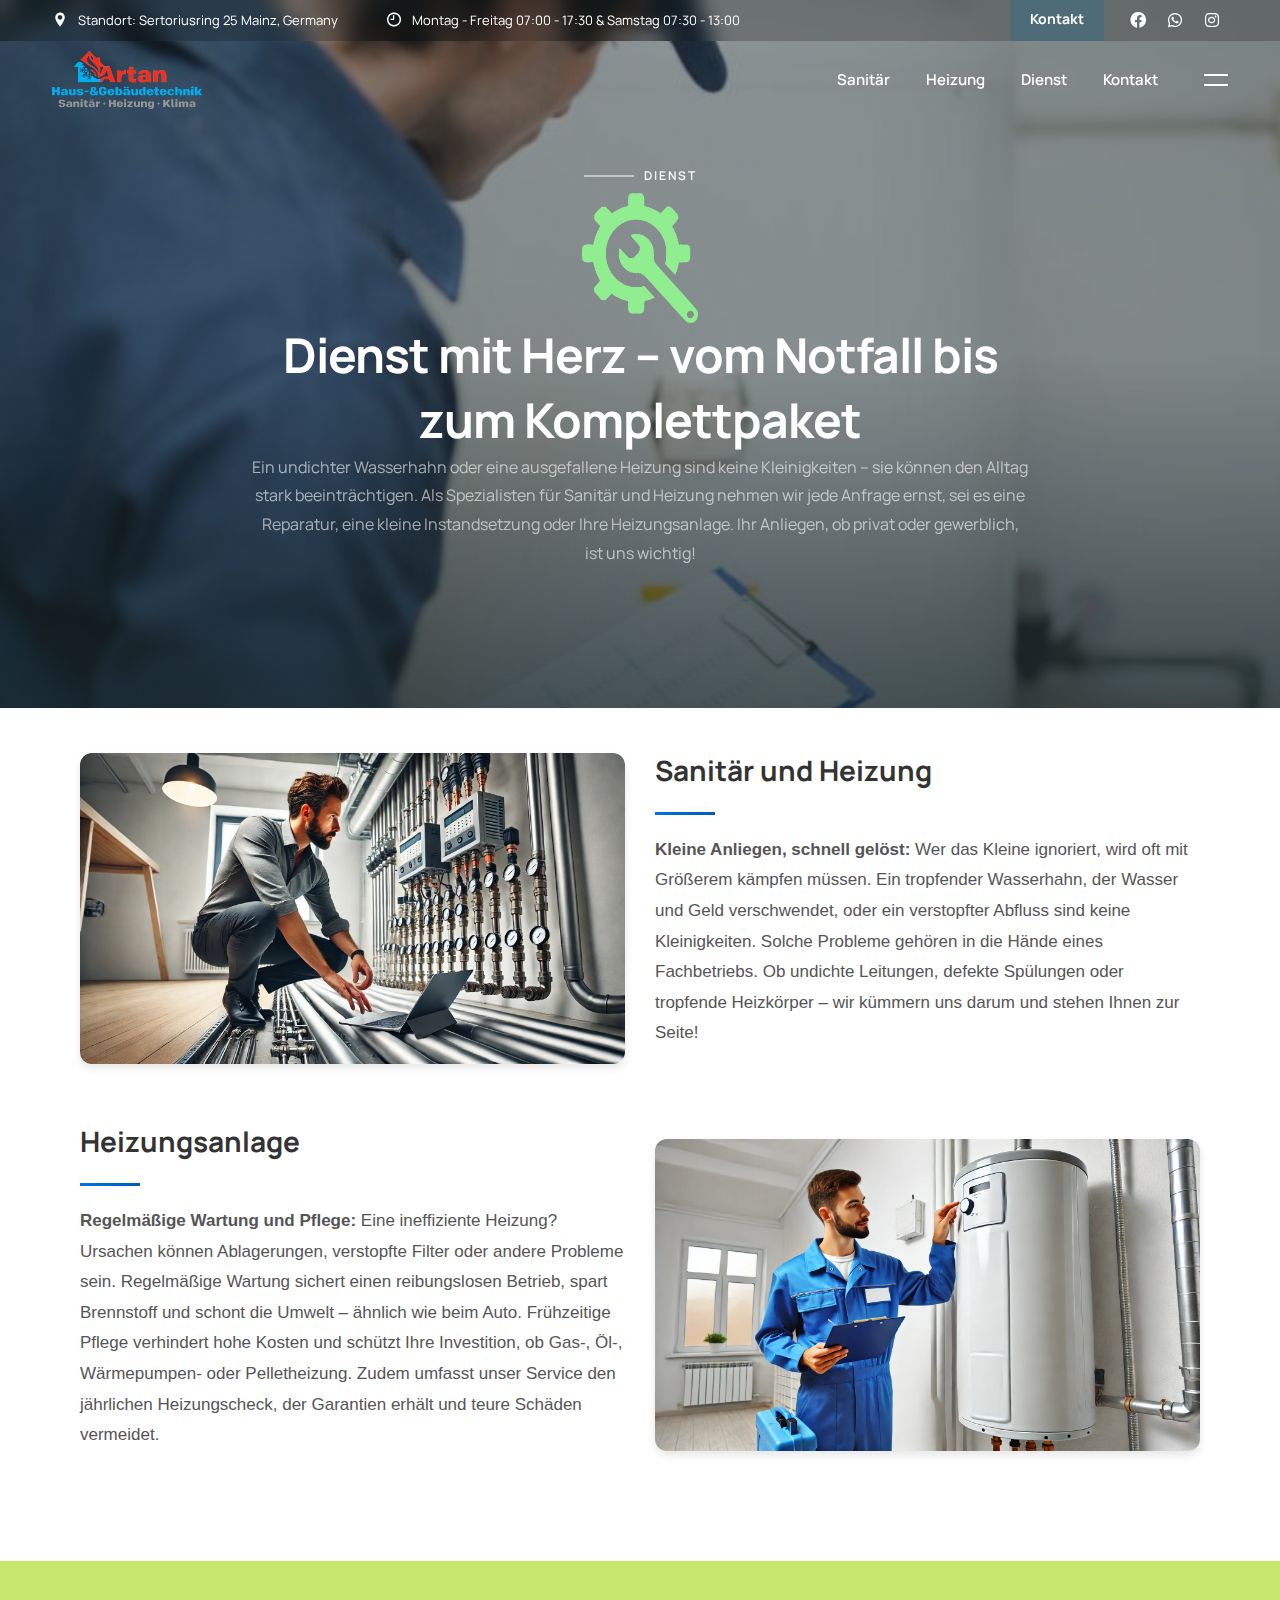
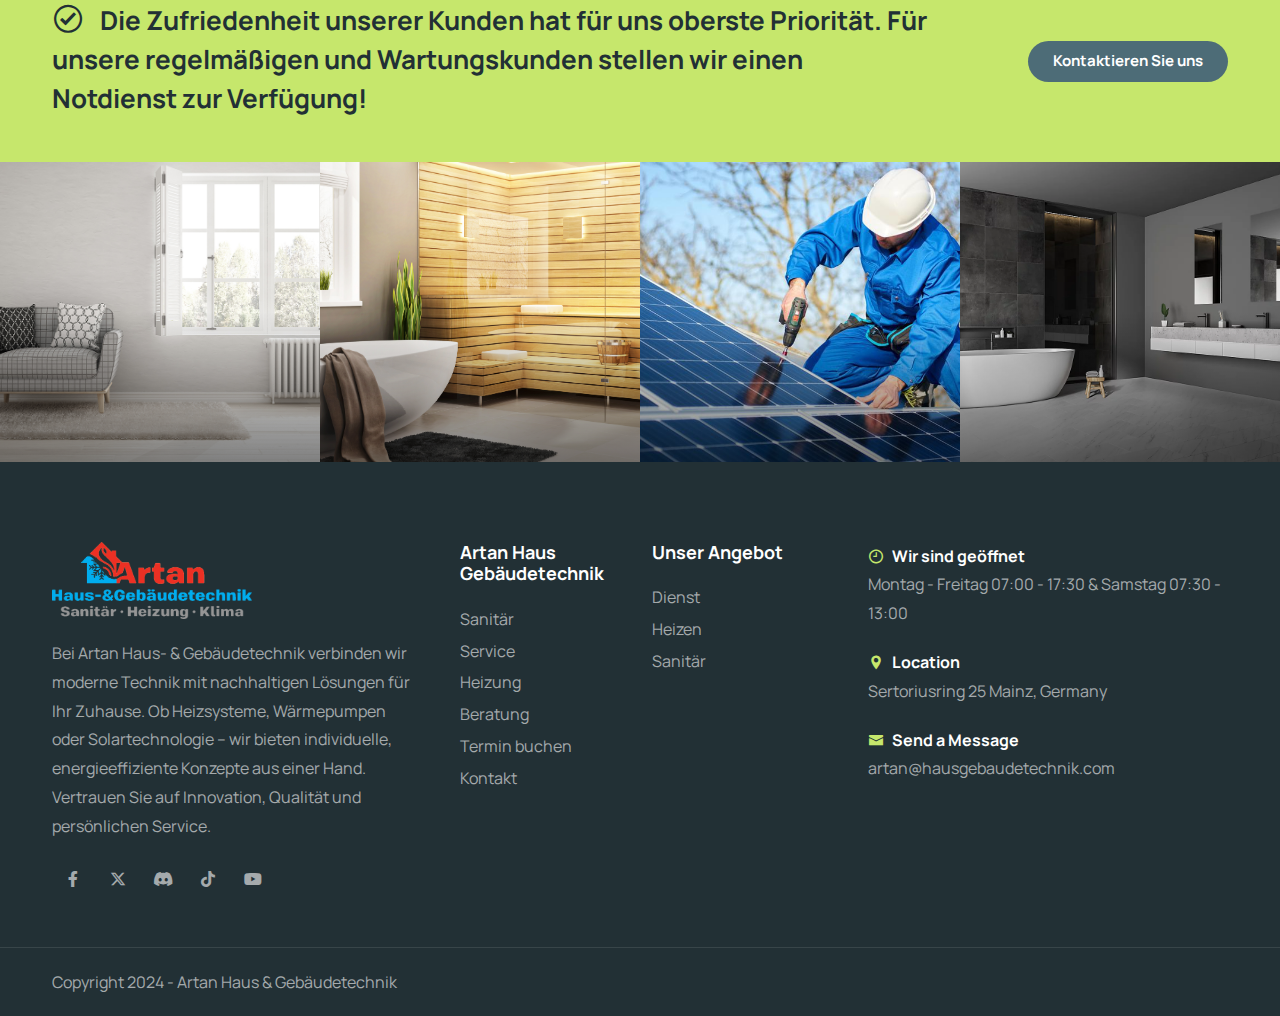
==== blog-single2.html @ 1351bbef "update v0.1" ====
<!DOCTYPE html>
<html lang="en">

<head>
    <title>Artan Haus & Gebäudetechnik</title>
    <link rel="icon" href="images/logoartan/artaniconlogo.png" type="image/gif" sizes="16x16">
    <meta content="text/html;charset=utf-8" http-equiv="Content-Type">
    <meta content="width=device-width, initial-scale=1.0" name="viewport">
    <meta content="GadgetFix — Gadget Repair Website Template" name="description">
    <meta content="" name="keywords">
    <meta content="" name="author">
    <!-- CSS Files
    ================================================== -->
    <link href="css/bootstrap.min.css" rel="stylesheet" type="text/css" id="bootstrap">
    <link href="css/plugins.css" rel="stylesheet" type="text/css">
    <link href="css/swiper.css" rel="stylesheet" type="text/css">
    <link href="css/style.css" rel="stylesheet" type="text/css">
    <link href="css/coloring.css" rel="stylesheet" type="text/css">
    <!-- color scheme -->
    <link id="colors" href="css/colors/scheme-01.css" rel="stylesheet" type="text/css">

</head>

<body>
    <div id="wrapper">
        <div class="float-text show-on-scroll">
            <span><a href="#">Hochscrollen</a></span>
        </div>
        <div class="scrollbar-v show-on-scroll"></div>

        <!-- page preloader begin -->
        <div id="de-loader"></div>
        <!-- page preloader close -->

        <!-- header begin -->
        <header class="transparent has-topbar">
            <div id="topbar">
                <div class="container">
                    <div class="row">
                        <div class="col-lg-12">
                            <div class="d-flex justify-content-between xs-hide">
                                <div class="d-flex">
                                    <div class="topbar-widget me-5"><a href="#"><i
                                                class="icofont-location-pin"></i>Standort: Sertoriusring 25 Mainz,
                                            Germany</a></div>
                                    <div class="topbar-widget me-5"><a href="#"><i class="icofont-clock-time"></i>Montag
                                            - Freitag 07:00 - 17:30 & Samstag 07:30 - 13:00</a></div>
                                </div>

                                <div class="d-flex">
                                    <a class="btn-topbar bg-color me-3" href="contact.html">Kontakt</a>
                                    <div class="social-icons">
                                        <a href="#"><i class="fa-brands fa-facebook fa-lg"></i></a>
                                        <a href="#"><i class="fa-brands fa-whatsapp fa-lg"></i></a>
                                        <a href="#"><i class="fa-brands fa-instagram fa-lg"></i></a>
                                    </div>
                                </div>
                            </div>
                        </div>
                    </div>
                    <div class="clearfix"></div>
                </div>
            </div>
            <div class="container">
                <div class="row">
                    <div class="col-md-12">
                        <div class="de-flex sm-pt10">
                            <div class="de-flex-col">
                                <!-- logo begin -->
                                <div id="logo">
                                    <a href="index.html">
                                        <img class="logo-main" src="images/logoartan/artanlogo.png" alt="">
                                        <img class="logo-scroll" src="images/logo-black.webp" alt="">
                                        <img class="logo-mobile" src="images/logoartan/artanlogo.png" alt="">
                                    </a>
                                </div>
                                <!-- logo close -->
                            </div>
                            <div class="de-flex-col header-col-mid" style="margin-left: auto;">
                                <ul id="mainmenu">
                                    <li><a class="menu-item" href="sanitra.html">Sanitär</a></li>
                                    <li><a class="menu-item" href="heizen.html">Heizung</a></li>
                                    <li><a class="menu-item" href="blog-single2.html">Dienst</a></li>
                                    <li><a class="menu-item" href="contact.html">Kontakt</a></li>
                                </ul>
                            </div>
                            <div class="de-flex-col">
                                <div class="menu_side_area">
                                    <span id="menu-btn"></span>
                                </div>
                                <div id="btn-extra">
                                    <span></span>
                                    <span></span>
                                </div>
                            </div>
                        </div>
                    </div>
                </div>
            </div>

        </header>
        <!-- header close -->
        <!-- content begin -->
        <div class="no-bottom no-top" id="content">
            <div id="top"></div>
            <!-- section begin -->
            <section id="subheader" class="relative jarallax text-light">
                <img src="images/news/man.jpg" class="jarallax-img" alt="">
                <div class="container relative z-2">
                    <div class="row justify-content-center">
                        <div class="col-lg-8 text-center">
                            <div class="subtitle s2 text-light wow fadeInUp mb-2">Dienst</div>
                            <img src="images/svg-color/deinst.png" alt="dienst" style="display: block; margin: 0 auto; width: 130px; height: 130px; 
            max-width: 15%; min-width: 50px;">
                            <h1>Dienst mit Herz – vom Notfall bis zum Komplettpaket</h1>
                            <p>Ein undichter Wasserhahn oder eine ausgefallene Heizung sind keine Kleinigkeiten – sie
                                können den Alltag stark beeinträchtigen. Als Spezialisten für Sanitär und Heizung nehmen
                                wir jede Anfrage ernst, sei es eine Reparatur, eine kleine Instandsetzung oder Ihre
                                Heizungsanlage. Ihr Anliegen, ob privat oder gewerblich, ist uns wichtig!
                            </p>
                        </div>
                    </div>
                </div>

                <div class="sw-overlay"></div>
            </section>
            <!-- section close -->

            <!-- <section
                style="display: flex; justify-content: center; align-items: center; flex-direction: column; padding: 20px; box-sizing: border-box; width: 100%; max-width: 1200px; margin: 0 auto;">
                <div class="container" style="width: 100%; padding: 0; box-sizing: border-box;">
                    <div class="row gx-5" style="display: flex; flex-wrap: wrap; gap: 20px; justify-content: center;">
                        <div class="col-lg-8" style="max-width: 800px; flex: 1 1 auto;">
                            <div class="blog-read" style="text-align: left;">

                                <div class="post-text" style="font-size: 1rem; line-height: 1.6; color: #333;">

                                    <br>

                                    <br>
                                    <h4>Sanitär und Heizung: Kleine Anliegen, schnell gelöst</h4>
                                    <p style="margin-bottom: 16px;">Wer nicht auf das Kleine achtet, wird sich bald mit
                                        Größerem auseinandersetzen müssen – so könnte man die Weisheit von Konfuzius
                                        zusammenfassen. Anders gesagt: Es sind oft die vermeintlich kleinen Dinge im
                                        Alltag, die uns aus der Bahn werfen und Aufmerksamkeit verlangen. Zum Beispiel
                                        ein Wasserhahn, der unaufhörlich tropft und langfristig Geld kostet, weil
                                        wertvolles Wasser verloren geht. Solche und ähnliche Probleme gehören in die
                                        Hände eines Fachbetriebs, der sich täglich um alltägliche Herausforderungen
                                        kümmert. Ein verstopfter Abfluss? Wir beseitigen das Problem. Die
                                        Toilettenspülung funktioniert nicht, eine Wasserleitung leckt, oder der
                                        Heizkörper tropft? Kein Grund zur Sorge – wir sind für Sie da!
                                    </p>
                                    <img src="images/news/man-laptop.webp" class="w-100 rounded-1" alt=""
                                        style="width: 100%; border-radius: 8px; margin-top: 20px;">

                                    <h4 style="font-size: 1.5rem; margin-top: 20px; color: #222;">Heizungsanlage:
                                        Regelmäßige Wartung und Pflege</h4>
                                    <p style="margin-bottom: 16px;">
                                        Falls Ihre Heizungsanlage nicht effizient arbeitet, können Ablagerungen im
                                        Brennraum, verstopfte Filter oder andere Probleme die Ursache sein. Verhindern
                                        Sie Schäden, bevor sie entstehen. Durch regelmäßige Wartung wird ein
                                        reibungsloser Betrieb sichergestellt, und eine optimal eingestellte Heizung
                                        spart Brennstoff und schont die Umwelt. Es ist ein bisschen wie bei einem Auto,
                                        oder? Kleine Nachlässigkeiten können schnell zu neuen Problemen führen.
                                        Frühzeitige Erkennung und regelmäßige Wartung tragen dazu bei, hohe Betriebs-
                                        und Reparaturkosten zu vermeiden. Unabhängig davon, ob Sie eine Gas-, Öl-,
                                        Wärmepumpe- oder Pelletheizung besitzen, ist diese eine wertvolle Investition,
                                        die es verdient, ihre Lebensdauer zu verlängern. Der Wartungsservice umfasst
                                        zudem den jährlich vorgeschriebenen Heizungscheck des Herstellers. Wer diese
                                        Intervalle versäumt, riskiert seine Garantie- und Gewährleistungsansprüche.
                                    </p>

                                    <p style="margin-bottom: 16px;">
                                        Zu den Leistungen, die Sie im Rahmen eines Wartungsvertrags durch unsere
                                        geschulten Techniker erhalten, gehören unter anderem:
                                    </p>

                                    <ul style="margin-bottom: 16px;">
                                        <li>Reinigung von Brenner- und Zündeinrichtung</li>
                                        <li>Überprüfung des Brauchwasserwärmetauschers auf Verkalkung</li>
                                        <li>Maßnahmen zur Entkalkung</li>
                                        <li>Dichtheitsprüfung wasser- und gasführender Komponenten</li>
                                        <li>Abdichtung</li>
                                        <li>Überprüfung und ggf. Anpassung der Einstellungen</li>
                                        <li>Reinigung der Heizungsanlage nach Sichtprüfung auf Verunreinigungen</li>
                                        <li>Dokumentation der durchgeführten Arbeiten im Wartungsprotokoll</li>
                                    </ul>

                                    <h4 style="font-size: 1.5rem; margin-top: 20px; color: #222;">Notdienst im Ernstfall
                                    </h4>
                                    <p style="margin-bottom: 16px;">
                                        Alles steht unter Wasser! Nicht nur bei Wasserschäden ist schnelle Hilfe
                                        notwendig – auch bei anderen Problemen muss rasch und kompetent gehandelt
                                        werden, um größere Schäden zu verhindern. Sanitär Klein ist Ihr Ansprechpartner
                                        für schnelle Hilfe bei:
                                    </p>

                                    <ul style="margin-bottom: 16px;">
                                        <li>Wasserschäden</li>
                                        <li>Rohrbrüchen</li>
                                        <li>Gasgeruch (Bei Gasgeruch: immer zuerst die Stadtwerke unter 12 12 12
                                            anrufen)</li>
                                    </ul>

                                    <p style="margin-bottom: 16px;">
                                        Sanitär Klein ist rund um das Jahr für Sie da, auch an Sonn- und Feiertagen. Wir
                                        sind schnell erreichbar und setzen alles daran, Ihnen umgehend zu helfen. Zudem
                                        bieten wir Ihnen gerne langfristige Unterstützung im Bereich Wartung und anderen
                                        Dienstleistungen.
                                    </p>

                                    <img src="images/news/man-clock.webp" class="w-100 rounded-1" alt=""
                                        style="width: 100%; border-radius: 8px; margin-top: 20px;">

                                    <h4 style="font-size: 1.5rem; margin-top: 20px; color: #222;">Qualität statt
                                        Quantität</h4>
                                    <p style="margin-bottom: 16px;">
                                        „Wir setzen hohe Maßstäbe in Sachen Service und Kundenzufriedenheit“ – eine
                                        Floskel, die Sie nicht mehr hören können? Keine Sorge, wir übertreiben nicht,
                                        denn wir möchten mehr sein als nur der Eindruck, den wir hinterlassen! Ihre
                                        Wünsche als Kunde stehen für uns an erster Stelle – und das ist der wichtigste
                                        Punkt. Trotzdem sind wir ein bisschen stolz darauf, seit mehr als 50 Jahren für
                                        unsere Kunden im Einsatz zu sein. Wer uns empfiehlt, sagt, dass wir unser
                                        Handwerk verstehen und schnell sowie sauber zu einem fairen Preis arbeiten. Als
                                        fortschrittlicher Handwerksbetrieb sind wir immer auf der Suche nach den
                                        neuesten Innovationen auf dem Markt – schließlich entwickelt sich die Sanitär-
                                        und Heizungstechnik ständig weiter. Unsere Mitarbeiter, die sich kontinuierlich
                                        weiterbilden, gehören natürlich dazu. Unser Hauptziel: Wir möchten Sie so
                                        beraten und bedienen, dass wir Ihre Erwartungen erfüllen, egal ob es sich um
                                        einen tropfenden Wasserhahn oder eine komplette Badsanierung handelt. Und wenn
                                        weitere Handwerker benötigt werden, koordinieren wir diese für Sie oder geben
                                        auf Wunsch Empfehlungen ab.
                                    </p>

                                    <h4 style="font-size: 1.5rem; margin-top: 20px; color: #222;">Direkt vor Ort für Sie
                                        erreichbar</h4>
                                    <p style="margin-bottom: 16px;">
                                        Da wir lokal ansässig sind, verlassen sich bereits viele Privat- und
                                        Gewerbekunden aus der Region auf unsere Dienstleistungen. Ohne lange
                                        Anfahrtswege können wir schnell auf Ihre Wünsche reagieren. Apropos Wünsche:
                                        Möchten Sie mehr über uns erfahren? Auf unseren Seiten finden Sie weitere
                                        Informationen zu unseren Leistungen und unserem Unternehmen. Was dürfen wir
                                        heute für Sie tun? Kontaktieren Sie uns einfach. Falls die Mailbox sich doch
                                        einmal meldet, rufen wir Sie selbstverständlich schnell zurück. Sind Sie bereits
                                        zufrieden mit uns? Empfehlen Sie uns weiter! Haben Sie Verbesserungsvorschläge
                                        oder Kritik? Lassen Sie es uns wissen!
                                    </p>

                                </div>

                            </div>

                            <div class="spacer-single" style="height: 20px;"></div>
                        </div>
                    </div>
                </div>
            </section> -->

            <!-- new  -->



            <div
                style="padding: 40px; box-sizing: border-box; max-width: 1200px; margin: auto; font-family: Arial, sans-serif;">
                <!-- First Section -->
                <div style="display: flex; flex-wrap: wrap; align-items: center; gap: 30px; margin-bottom: 50px;">
                    <div style="flex: 1; min-width: 300px;">
                        <img src="images/news/man-laptop.webp" alt="Sanitär und Heizung"
                            style="width: 100%; border-radius: 12px; box-shadow: 0 4px 8px rgba(0, 0, 0, 0.1);">
                    </div>
                    <div style="flex: 1; min-width: 300px;">
                        <h2 style="font-size: 28px; font-weight: bold; color: #333; margin-bottom: 15px;">Sanitär und
                            Heizung</h2>
                        <div
                            style="height: 3px; width: 60px; background: linear-gradient(to right, #0073e6, #005bb5); margin-bottom: 20px;">
                        </div>
                        <p style="line-height: 1.8; font-size: 17px; color: #555;">
                            <strong>Kleine Anliegen, schnell gelöst:</strong> Wer das Kleine ignoriert, wird oft mit
                            Größerem kämpfen müssen. Ein tropfender Wasserhahn, der Wasser und Geld verschwendet, oder
                            ein verstopfter Abfluss sind keine Kleinigkeiten. Solche Probleme gehören in die Hände eines
                            Fachbetriebs. Ob undichte Leitungen, defekte Spülungen oder tropfende Heizkörper – wir
                            kümmern uns darum und stehen Ihnen zur Seite!
                        </p>
                    </div>
                </div>

                <!-- Second Section -->
                <div style="display: flex; flex-wrap: wrap; align-items: center; gap: 30px; margin-bottom: 50px;">
                    <div style="flex: 1; min-width: 300px;">
                        <h2 style="font-size: 28px; font-weight: bold; color: #333; margin-bottom: 15px;">Heizungsanlage
                        </h2>
                        <div
                            style="height: 3px; width: 60px; background: linear-gradient(to right, #0073e6, #005bb5); margin-bottom: 20px;">
                        </div>
                        <p style="line-height: 1.8; font-size: 17px; color: #555;">
                            <strong>Regelmäßige Wartung und Pflege:</strong> Eine ineffiziente Heizung? Ursachen können
                            Ablagerungen, verstopfte Filter oder andere Probleme sein. Regelmäßige Wartung sichert einen
                            reibungslosen Betrieb, spart Brennstoff und schont die Umwelt – ähnlich wie beim Auto.
                            Frühzeitige Pflege verhindert hohe Kosten und schützt Ihre Investition, ob Gas-, Öl-,
                            Wärmepumpen- oder Pelletheizung. Zudem umfasst unser Service den jährlichen Heizungscheck,
                            der Garantien erhält und teure Schäden vermeidet.
                        </p>
                    </div>
                    <div style="flex: 1; min-width: 300px;">
                        <img src="images/news/man-clock.webp" alt="Heizungsanlage"
                            style="width: 100%; border-radius: 12px; box-shadow: 0 4px 8px rgba(0, 0, 0, 0.1);">
                    </div>
                </div>
            </div>




    
            <section class="bg-color-2 pt-40 pb-40">
                <div class="container">
                    <div class="row g-4 align-items-center">
                        <div class="col-lg-9">
                            <h3 class="mb-1"><i class="icofont-check-circled fs-32 me-3"></i>Die Zufriedenheit unserer
                                Kunden hat für uns oberste Priorität. Für unsere regelmäßigen und Wartungskunden stellen
                                wir einen Notdienst zur Verfügung!</h3>
                        </div>

                        <div class="col-lg-3 text-lg-end text-start">
                            <a class="btn-main" href="book-repair.html">Kontaktieren Sie uns</a>
                        </div>
                    </div>
                </div>
            </section>

            
            <section class="p-0">
                <div class="container-fluid">
                    <div class="owl-4-nomargin owl-carousel owl-theme bg-dark-2">
                        <div class="item">
                            <div class="bg-dark-2 text-light h-100 overflow-hidden">
                                <div class="relative overflow-hidden">
                                    <p
                                        class="d-inline bg-blur abs abs-center px-2 rounded-3 text-center bottom-10 z-1000 text-white mb-0 fs-14">
                                    </p>
                                    <img src="images/news/neue.jpg"
                                        style="width: 100%; height: 300px; object-fit: cover;" alt="">
                                    <div class="de-overlay-gradient-dark op-5 h-50 top-50"></div>
                                </div>
                            </div>
                        </div>

                        <div class="item">
                            <div class="bg-dark-2 text-light h-100 overflow-hidden">
                                <div class="relative overflow-hidden">
                                    <p
                                        class="d-inline bg-blur abs abs-center px-2 rounded-3 text-center bottom-10 z-1000 text-white mb-0 fs-14">
                                    </p>
                                    <img src="images/news/Spacuzzi_1b-1.jpg"
                                        style="width: 100%; height: 300px; object-fit: cover;" alt="">
                                    <div class="de-overlay-gradient-dark op-5 h-50 top-50"></div>
                                </div>
                            </div>
                        </div>

                        <div class="item">
                            <div class="bg-dark-2 text-light h-100 overflow-hidden">
                                <div class="relative overflow-hidden">
                                    <p
                                        class="d-inline bg-blur abs abs-center px-2 rounded-3 text-center bottom-10 z-1000 text-white mb-0 fs-14">
                                    </p>
                                    <img src="images/news/solar.webp"
                                        style="width: 100%; height: 300px; object-fit: cover;" alt="">
                                    <div class="de-overlay-gradient-dark op-5 h-50 top-50"></div>
                                </div>
                            </div>
                        </div>

                        <div class="item">
                            <div class="bg-dark-2 text-light h-100 overflow-hidden">
                                <div class="relative overflow-hidden">
                                    <p
                                        class="d-inline bg-blur abs abs-center px-2 rounded-3 text-center bottom-10 z-1000 text-white mb-0 fs-14">
                                    </p>
                                    <img src="images/news/bath.webp"
                                        style="width: 100%; height: 300px; object-fit: cover;" alt="">
                                    <div class="de-overlay-gradient-dark op-5 h-50 top-50"></div>
                                </div>
                            </div>
                        </div>

                        <div class="item">
                            <div class="bg-dark-2 text-light h-100 overflow-hidden">
                                <div class="relative overflow-hidden">
                                    <p
                                        class="d-inline bg-blur abs abs-center px-2 rounded-3 text-center bottom-10 z-1000 text-white mb-0 fs-14">
                                    </p>
                                    <img src="images/news/working-man.webp"
                                        style="width: 100%; height: 300px; object-fit: cover;" alt="">
                                    <div class="de-overlay-gradient-dark op-5 h-50 top-50"></div>
                                </div>
                            </div>
                        </div>

                        <div class="item">
                            <div class="bg-dark-2 text-light h-100 overflow-hidden">
                                <div class="relative overflow-hidden">
                                    <p
                                        class="d-inline bg-blur abs abs-center px-2 rounded-3 text-center bottom-10 z-1000 text-white mb-0 fs-14">
                                    </p>
                                    <img src="images/news/heizung-energie-heizkosten-sparen-muenzen-thermostat.jpg"
                                        style="width: 100%; height: 300px; object-fit: cover;" alt="">
                                    <div class="de-overlay-gradient-dark op-5 h-50 top-50"></div>
                                </div>
                            </div>
                        </div>

                        <div class="item">
                            <div class="bg-dark-2 text-light h-100 overflow-hidden">
                                <div class="relative overflow-hidden">
                                    <p
                                        class="d-inline bg-blur abs abs-center px-2 rounded-3 text-center bottom-10 z-1000 text-white mb-0 fs-14">
                                    </p>
                                    <img src="images/news/man-clock.webp"
                                        style="width: 100%; height: 300px; object-fit: cover;" alt="">
                                    <div class="de-overlay-gradient-dark op-5 h-50 top-50"></div>
                                </div>
                            </div>
                        </div>

                        <div class="item">
                            <div class="bg-dark-2 text-light h-100 overflow-hidden">
                                <div class="relative overflow-hidden">
                                    <p
                                        class="d-inline bg-blur abs abs-center px-2 rounded-3 text-center bottom-10 z-1000 text-white mb-0 fs-14">
                                    </p>
                                    <img src="images/news/sc-bath.png"
                                        style="width: 100%; height: 300px; object-fit: cover;" alt="">
                                    <div class="de-overlay-gradient-dark op-5 h-50 top-50"></div>
                                </div>
                            </div>
                        </div>
                    </div>
                </div>
            </section>









        </div>
        <!-- content close -->
        <!-- footer begin -->
        <footer class="section-dark">
            <div class="container">
                <div class="row gx-5">
                    <div class="col-lg-4 col-sm-6">
                        <img src="images/logoartan/artanlogo.png" class="w-200px" alt="">
                        <div class="spacer-20"></div>
                        <p>Bei Artan Haus- & Gebäudetechnik verbinden wir moderne Technik mit nachhaltigen Lösungen für
                            Ihr Zuhause. Ob Heizsysteme, Wärmepumpen oder Solartechnologie – wir bieten individuelle,
                            energieeffiziente Konzepte aus einer Hand. Vertrauen Sie auf Innovation, Qualität und
                            persönlichen Service.</p>

                        <div class="social-icons mb-sm-30">
                            <a href="#"><i class="fa-brands fa-facebook-f"></i></a>
                            <a href="#"><i class="fa-brands fa-x-twitter"></i></a>
                            <a href="#"><i class="fa-brands fa-discord"></i></a>
                            <a href="#"><i class="fa-brands fa-tiktok"></i></a>
                            <a href="#"><i class="fa-brands fa-youtube"></i></a>
                        </div>
                    </div>
                    <div class="col-lg-4 col-sm-12 order-lg-1 order-sm-2">
                        <div class="row">
                            <div class="col-lg-6 col-sm-6">
                                <div class="widget">
                                    <h5>Artan Haus Gebäudetechnik </h5>
                                    <ul>
                                        <li><a href="index.html">Sanitär</a></li>
                                        <li><a href="services">Service</a></li>
                                        <li><a href="track.html">Heizung</a></li>
                                        <li><a href="book-repair.html">Beratung</a></li>
                                        <li><a href="blog.html">Termin buchen</a></li>
                                        <li><a href="contact.html">Kontakt</a></li>
                                    </ul>
                                </div>
                            </div>
                            <div class="col-lg-6 col-sm-6">
                                <div class="widget">
                                    <h5>Unser Angebot</h5>
                                    <ul>
                                        <li><a href="services.html">Dienst</a></li>
                                        <li><a href="services.html">Heizen</a></li>
                                        <li><a href="services.html">Sanitär</a></li>
                                    </ul>
                                </div>
                            </div>
                        </div>
                    </div>
                    <div class="col-lg-4 col-sm-6 order-lg-2 order-sm-1">
                        <div class="widget">
                            <div class="fw-bold text-white"><i class="icofont-clock-time me-2 id-color-2"></i>Wir sind
                                geöffnet</div>
                            Montag - Freitag 07:00 - 17:30 & Samstag 07:30 - 13:00
                            <div class="spacer-20"></div>

                            <div class="fw-bold text-white"><i class="icofont-location-pin me-2 id-color-2"></i>Location
                            </div>
                            Sertoriusring 25 Mainz, Germany

                            <div class="spacer-20"></div>

                            <div class="fw-bold text-white"><i class="icofont-envelope me-2 id-color-2"></i>Send a
                                Message</div>
                            artan@hausgebaudetechnik.com
                        </div>
                    </div>
                </div>
            </div>
            <div class="subfooter">
                <div class="container">
                    <div class="row">
                        <div class="col-md-12">
                            <div class="de-flex">
                                <div class="de-flex-col">
                                    Copyright 2024 - Artan Haus & Gebäudetechnik
                                </div>

                            </div>
                        </div>
                    </div>
                </div>
            </div>
        </footer>
        <!-- footer close -->
    </div>

    <!-- overlay content begin -->
    <div id="extra-wrap" class="text-light">
        <div id="btn-close">
            <span></span>
            <span></span>
        </div>

        <div id="extra-content">
            <img src="images/logoartan/artanlogo.png" class="w-150px" alt="">

            <div class="spacer-30-line"></div>

            <h5 class="mb-3">Unser Angebot</h5>

            <div class="row g-2">
                <div class="col-lg-4 col-sm-4">
                    <a class="p-0 py-2 text-center d-block" href="blog-single2.html">
                        <img src="images/svg-color/deinst.png" class="w-50px mb-3" alt="">
                        <h6 class="mb-0">Dienst</h6>
                    </a>
                </div>

                <div class="col-lg-4 col-sm-4">
                    <a class="p-0 py-2 text-center d-block" href="heizen.html">
                        <img src="images/svg-color/heater_orange.png" class="w-50px mb-3" alt="">
                        <h6 class="mb-0">Heizen</h6>
                    </a>
                </div>

                <div class="col-lg-4 col-sm-4">
                    <a class="p-0 py-2 text-center d-block" href="single-repair.html">
                        <img src="images/svg-color/sanitaer.png" class="w-50px mb-3" alt="">
                        <h6 class="mb-0">Sanitär</h6>
                    </a>
                </div>


            </div>


            <div class="spacer-30-line"></div>

            <h5>Informationen</h5>
            <div><i class="icofont-clock-time me-2 op-5"></i>Montag - Freitag 07:00 - 17:30 & Samstag 07:30 - 13:00
            </div>
            <div><i class="icofont-location-pin me-2 op-5"></i>Sertoriusring 25 Mainz, Germany </div>
            <div><i class="icofont-envelope me-2 op-5"></i>artan@hausgebaudetechnik.com</div>

            <div class="spacer-30-line"></div>

            <h5>Über uns</h5>
            <p>Bei Artan Haus- & Gebäudetechnik verbinden wir moderne Technik mit nachhaltigen Lösungen für Ihr Zuhause.
                Ob Heizsysteme, Wärmepumpen oder Solartechnologie – wir bieten individuelle, energieeffiziente Konzepte
                aus einer Hand. Vertrauen Sie auf Innovation, Qualität und persönlichen Service.</p>

            <div class="social-icons">
                <a href="#"><i class="fa-brands fa-facebook-f"></i></a>

                <a href="#"><i class="fa-brands fa-instagram"></i></a>

                <a href="#"><i class="fa-brands fa-whatsapp"></i></a>
            </div>
        </div>
    </div>
    <!-- overlay content end -->



    <!-- Javascript Files
    ================================================== -->
    <script src="js/plugins.js"></script>
    <script src="js/designesia.js"></script>

</body>

</html>
---- css/plugins.css ----
@charset "UTF-8";
/*!
 * animate.css -http://daneden.me/animate
 * Version - 3.5.1
 * Licensed under the MIT license - http://opensource.org/licenses/MIT
 *
 * Copyright (c) 2016 Daniel Eden
 */
 .animated{-webkit-animation-duration:.8s;animation-duration:.8s;-webkit-animation-fill-mode:both;animation-fill-mode:both}.animated.infinite{-webkit-animation-iteration-count:infinite;animation-iteration-count:infinite}.animated.hinge{-webkit-animation-duration:2s;animation-duration:2s}.animated.flipOutX,.animated.flipOutY,.animated.bounceIn,.animated.bounceOut{-webkit-animation-duration:.75s;animation-duration:.75s}@-webkit-keyframes bounce{from,20%,53%,80%,to{-webkit-animation-timing-function:cubic-bezier(.215,.61,.355,1);animation-timing-function:cubic-bezier(.215,.61,.355,1);-webkit-transform:translate3d(0,0,0);transform:translate3d(0,0,0)}40%,43%{-webkit-animation-timing-function:cubic-bezier(.755,.05,.855,.06);animation-timing-function:cubic-bezier(.755,.05,.855,.06);-webkit-transform:translate3d(0,-30px,0);transform:translate3d(0,-30px,0)}70%{-webkit-animation-timing-function:cubic-bezier(.755,.05,.855,.06);animation-timing-function:cubic-bezier(.755,.05,.855,.06);-webkit-transform:translate3d(0,-15px,0);transform:translate3d(0,-15px,0)}90%{-webkit-transform:translate3d(0,-4px,0);transform:translate3d(0,-4px,0)}}@keyframes bounce{from,20%,53%,80%,to{-webkit-animation-timing-function:cubic-bezier(.215,.61,.355,1);animation-timing-function:cubic-bezier(.215,.61,.355,1);-webkit-transform:translate3d(0,0,0);transform:translate3d(0,0,0)}40%,43%{-webkit-animation-timing-function:cubic-bezier(.755,.05,.855,.06);animation-timing-function:cubic-bezier(.755,.05,.855,.06);-webkit-transform:translate3d(0,-30px,0);transform:translate3d(0,-30px,0)}70%{-webkit-animation-timing-function:cubic-bezier(.755,.05,.855,.06);animation-timing-function:cubic-bezier(.755,.05,.855,.06);-webkit-transform:translate3d(0,-15px,0);transform:translate3d(0,-15px,0)}90%{-webkit-transform:translate3d(0,-4px,0);transform:translate3d(0,-4px,0)}}.bounce{-webkit-animation-name:bounce;animation-name:bounce;-webkit-transform-origin:center bottom;transform-origin:center bottom}@-webkit-keyframes flash{from,50%,to{opacity:1}25%,75%{opacity:0}}@keyframes flash{from,50%,to{opacity:1}25%,75%{opacity:0}}.flash{-webkit-animation-name:flash;animation-name:flash}@-webkit-keyframes pulse{from{-webkit-transform:scale3d(1,1,1);transform:scale3d(1,1,1)}50%{-webkit-transform:scale3d(1.05,1.05,1.05);transform:scale3d(1.05,1.05,1.05)}to{-webkit-transform:scale3d(1,1,1);transform:scale3d(1,1,1)}}@keyframes pulse{from{-webkit-transform:scale3d(1,1,1);transform:scale3d(1,1,1)}50%{-webkit-transform:scale3d(1.05,1.05,1.05);transform:scale3d(1.05,1.05,1.05)}to{-webkit-transform:scale3d(1,1,1);transform:scale3d(1,1,1)}}.pulse{-webkit-animation-name:pulse;animation-name:pulse}@-webkit-keyframes rubberBand{from{-webkit-transform:scale3d(1,1,1);transform:scale3d(1,1,1)}30%{-webkit-transform:scale3d(1.25,.75,1);transform:scale3d(1.25,.75,1)}40%{-webkit-transform:scale3d(.75,1.25,1);transform:scale3d(.75,1.25,1)}50%{-webkit-transform:scale3d(1.15,.85,1);transform:scale3d(1.15,.85,1)}65%{-webkit-transform:scale3d(.95,1.05,1);transform:scale3d(.95,1.05,1)}75%{-webkit-transform:scale3d(1.05,.95,1);transform:scale3d(1.05,.95,1)}to{-webkit-transform:scale3d(1,1,1);transform:scale3d(1,1,1)}}@keyframes rubberBand{from{-webkit-transform:scale3d(1,1,1);transform:scale3d(1,1,1)}30%{-webkit-transform:scale3d(1.25,.75,1);transform:scale3d(1.25,.75,1)}40%{-webkit-transform:scale3d(.75,1.25,1);transform:scale3d(.75,1.25,1)}50%{-webkit-transform:scale3d(1.15,.85,1);transform:scale3d(1.15,.85,1)}65%{-webkit-transform:scale3d(.95,1.05,1);transform:scale3d(.95,1.05,1)}75%{-webkit-transform:scale3d(1.05,.95,1);transform:scale3d(1.05,.95,1)}to{-webkit-transform:scale3d(1,1,1);transform:scale3d(1,1,1)}}.rubberBand{-webkit-animation-name:rubberBand;animation-name:rubberBand}@-webkit-keyframes shake{from,to{-webkit-transform:translate3d(0,0,0);transform:translate3d(0,0,0)}10%,30%,50%,70%,90%{-webkit-transform:translate3d(-10px,0,0);transform:translate3d(-10px,0,0)}20%,40%,60%,80%{-webkit-transform:translate3d(10px,0,0);transform:translate3d(10px,0,0)}}@keyframes shake{from,to{-webkit-transform:translate3d(0,0,0);transform:translate3d(0,0,0)}10%,30%,50%,70%,90%{-webkit-transform:translate3d(-10px,0,0);transform:translate3d(-10px,0,0)}20%,40%,60%,80%{-webkit-transform:translate3d(10px,0,0);transform:translate3d(10px,0,0)}}.shake{-webkit-animation-name:shake;animation-name:shake}@-webkit-keyframes headShake{0%{-webkit-transform:translateX(0);transform:translateX(0)}6.5%{-webkit-transform:translateX(-6px) rotateY(-9deg);transform:translateX(-6px) rotateY(-9deg)}18.5%{-webkit-transform:translateX(5px) rotateY(7deg);transform:translateX(5px) rotateY(7deg)}31.5%{-webkit-transform:translateX(-3px) rotateY(-5deg);transform:translateX(-3px) rotateY(-5deg)}43.5%{-webkit-transform:translateX(2px) rotateY(3deg);transform:translateX(2px) rotateY(3deg)}50%{-webkit-transform:translateX(0);transform:translateX(0)}}@keyframes headShake{0%{-webkit-transform:translateX(0);transform:translateX(0)}6.5%{-webkit-transform:translateX(-6px) rotateY(-9deg);transform:translateX(-6px) rotateY(-9deg)}18.5%{-webkit-transform:translateX(5px) rotateY(7deg);transform:translateX(5px) rotateY(7deg)}31.5%{-webkit-transform:translateX(-3px) rotateY(-5deg);transform:translateX(-3px) rotateY(-5deg)}43.5%{-webkit-transform:translateX(2px) rotateY(3deg);transform:translateX(2px) rotateY(3deg)}50%{-webkit-transform:translateX(0);transform:translateX(0)}}.headShake{-webkit-animation-timing-function:ease-in-out;animation-timing-function:ease-in-out;-webkit-animation-name:headShake;animation-name:headShake}@-webkit-keyframes swing{20%{-webkit-transform:rotate3d(0,0,1,15deg);transform:rotate3d(0,0,1,15deg)}40%{-webkit-transform:rotate3d(0,0,1,-10deg);transform:rotate3d(0,0,1,-10deg)}60%{-webkit-transform:rotate3d(0,0,1,5deg);transform:rotate3d(0,0,1,5deg)}80%{-webkit-transform:rotate3d(0,0,1,-5deg);transform:rotate3d(0,0,1,-5deg)}to{-webkit-transform:rotate3d(0,0,1,0deg);transform:rotate3d(0,0,1,0deg)}}@keyframes swing{20%{-webkit-transform:rotate3d(0,0,1,15deg);transform:rotate3d(0,0,1,15deg)}40%{-webkit-transform:rotate3d(0,0,1,-10deg);transform:rotate3d(0,0,1,-10deg)}60%{-webkit-transform:rotate3d(0,0,1,5deg);transform:rotate3d(0,0,1,5deg)}80%{-webkit-transform:rotate3d(0,0,1,-5deg);transform:rotate3d(0,0,1,-5deg)}to{-webkit-transform:rotate3d(0,0,1,0deg);transform:rotate3d(0,0,1,0deg)}}.swing{-webkit-transform-origin:top center;transform-origin:top center;-webkit-animation-name:swing;animation-name:swing}@-webkit-keyframes tada{from{-webkit-transform:scale3d(1,1,1);transform:scale3d(1,1,1)}10%,20%{-webkit-transform:scale3d(.9,.9,.9) rotate3d(0,0,1,-3deg);transform:scale3d(.9,.9,.9) rotate3d(0,0,1,-3deg)}30%,50%,70%,90%{-webkit-transform:scale3d(1.1,1.1,1.1) rotate3d(0,0,1,3deg);transform:scale3d(1.1,1.1,1.1) rotate3d(0,0,1,3deg)}40%,60%,80%{-webkit-transform:scale3d(1.1,1.1,1.1) rotate3d(0,0,1,-3deg);transform:scale3d(1.1,1.1,1.1) rotate3d(0,0,1,-3deg)}to{-webkit-transform:scale3d(1,1,1);transform:scale3d(1,1,1)}}@keyframes tada{from{-webkit-transform:scale3d(1,1,1);transform:scale3d(1,1,1)}10%,20%{-webkit-transform:scale3d(.9,.9,.9) rotate3d(0,0,1,-3deg);transform:scale3d(.9,.9,.9) rotate3d(0,0,1,-3deg)}30%,50%,70%,90%{-webkit-transform:scale3d(1.1,1.1,1.1) rotate3d(0,0,1,3deg);transform:scale3d(1.1,1.1,1.1) rotate3d(0,0,1,3deg)}40%,60%,80%{-webkit-transform:scale3d(1.1,1.1,1.1) rotate3d(0,0,1,-3deg);transform:scale3d(1.1,1.1,1.1) rotate3d(0,0,1,-3deg)}to{-webkit-transform:scale3d(1,1,1);transform:scale3d(1,1,1)}}.tada{-webkit-animation-name:tada;animation-name:tada}@-webkit-keyframes wobble{from{-webkit-transform:none;transform:none}15%{-webkit-transform:translate3d(-25%,0,0) rotate3d(0,0,1,-5deg);transform:translate3d(-25%,0,0) rotate3d(0,0,1,-5deg)}30%{-webkit-transform:translate3d(20%,0,0) rotate3d(0,0,1,3deg);transform:translate3d(20%,0,0) rotate3d(0,0,1,3deg)}45%{-webkit-transform:translate3d(-15%,0,0) rotate3d(0,0,1,-3deg);transform:translate3d(-15%,0,0) rotate3d(0,0,1,-3deg)}60%{-webkit-transform:translate3d(10%,0,0) rotate3d(0,0,1,2deg);transform:translate3d(10%,0,0) rotate3d(0,0,1,2deg)}75%{-webkit-transform:translate3d(-5%,0,0) rotate3d(0,0,1,-1deg);transform:translate3d(-5%,0,0) rotate3d(0,0,1,-1deg)}to{-webkit-transform:none;transform:none}}@keyframes wobble{from{-webkit-transform:none;transform:none}15%{-webkit-transform:translate3d(-25%,0,0) rotate3d(0,0,1,-5deg);transform:translate3d(-25%,0,0) rotate3d(0,0,1,-5deg)}30%{-webkit-transform:translate3d(20%,0,0) rotate3d(0,0,1,3deg);transform:translate3d(20%,0,0) rotate3d(0,0,1,3deg)}45%{-webkit-transform:translate3d(-15%,0,0) rotate3d(0,0,1,-3deg);transform:translate3d(-15%,0,0) rotate3d(0,0,1,-3deg)}60%{-webkit-transform:translate3d(10%,0,0) rotate3d(0,0,1,2deg);transform:translate3d(10%,0,0) rotate3d(0,0,1,2deg)}75%{-webkit-transform:translate3d(-5%,0,0) rotate3d(0,0,1,-1deg);transform:translate3d(-5%,0,0) rotate3d(0,0,1,-1deg)}to{-webkit-transform:none;transform:none}}.wobble{-webkit-animation-name:wobble;animation-name:wobble}@-webkit-keyframes jello{from,11.1%,to{-webkit-transform:none;transform:none}22.2%{-webkit-transform:skewX(-12.5deg) skewY(-12.5deg);transform:skewX(-12.5deg) skewY(-12.5deg)}33.3%{-webkit-transform:skewX(6.25deg) skewY(6.25deg);transform:skewX(6.25deg) skewY(6.25deg)}44.4%{-webkit-transform:skewX(-3.125deg) skewY(-3.125deg);transform:skewX(-3.125deg) skewY(-3.125deg)}55.5%{-webkit-transform:skewX(1.5625deg) skewY(1.5625deg);transform:skewX(1.5625deg) skewY(1.5625deg)}66.6%{-webkit-transform:skewX(-0.78125deg) skewY(-0.78125deg);transform:skewX(-0.78125deg) skewY(-0.78125deg)}77.7%{-webkit-transform:skewX(0.390625deg) skewY(0.390625deg);transform:skewX(0.390625deg) skewY(0.390625deg)}88.8%{-webkit-transform:skewX(-0.1953125deg) skewY(-0.1953125deg);transform:skewX(-0.1953125deg) skewY(-0.1953125deg)}}@keyframes jello{from,11.1%,to{-webkit-transform:none;transform:none}22.2%{-webkit-transform:skewX(-12.5deg) skewY(-12.5deg);transform:skewX(-12.5deg) skewY(-12.5deg)}33.3%{-webkit-transform:skewX(6.25deg) skewY(6.25deg);transform:skewX(6.25deg) skewY(6.25deg)}44.4%{-webkit-transform:skewX(-3.125deg) skewY(-3.125deg);transform:skewX(-3.125deg) skewY(-3.125deg)}55.5%{-webkit-transform:skewX(1.5625deg) skewY(1.5625deg);transform:skewX(1.5625deg) skewY(1.5625deg)}66.6%{-webkit-transform:skewX(-0.78125deg) skewY(-0.78125deg);transform:skewX(-0.78125deg) skewY(-0.78125deg)}77.7%{-webkit-transform:skewX(0.390625deg) skewY(0.390625deg);transform:skewX(0.390625deg) skewY(0.390625deg)}88.8%{-webkit-transform:skewX(-0.1953125deg) skewY(-0.1953125deg);transform:skewX(-0.1953125deg) skewY(-0.1953125deg)}}.jello{-webkit-animation-name:jello;animation-name:jello;-webkit-transform-origin:center;transform-origin:center}@-webkit-keyframes bounceIn{from,20%,40%,60%,80%,to{-webkit-animation-timing-function:cubic-bezier(.215,.61,.355,1);animation-timing-function:cubic-bezier(.215,.61,.355,1)}0%{opacity:0;-webkit-transform:scale3d(.3,.3,.3);transform:scale3d(.3,.3,.3)}20%{-webkit-transform:scale3d(1.1,1.1,1.1);transform:scale3d(1.1,1.1,1.1)}40%{-webkit-transform:scale3d(.9,.9,.9);transform:scale3d(.9,.9,.9)}60%{opacity:1;-webkit-transform:scale3d(1.03,1.03,1.03);transform:scale3d(1.03,1.03,1.03)}80%{-webkit-transform:scale3d(.97,.97,.97);transform:scale3d(.97,.97,.97)}to{opacity:1;-webkit-transform:scale3d(1,1,1);transform:scale3d(1,1,1)}}@keyframes bounceIn{from,20%,40%,60%,80%,to{-webkit-animation-timing-function:cubic-bezier(.215,.61,.355,1);animation-timing-function:cubic-bezier(.215,.61,.355,1)}0%{opacity:0;-webkit-transform:scale3d(.3,.3,.3);transform:scale3d(.3,.3,.3)}20%{-webkit-transform:scale3d(1.1,1.1,1.1);transform:scale3d(1.1,1.1,1.1)}40%{-webkit-transform:scale3d(.9,.9,.9);transform:scale3d(.9,.9,.9)}60%{opacity:1;-webkit-transform:scale3d(1.03,1.03,1.03);transform:scale3d(1.03,1.03,1.03)}80%{-webkit-transform:scale3d(.97,.97,.97);transform:scale3d(.97,.97,.97)}to{opacity:1;-webkit-transform:scale3d(1,1,1);transform:scale3d(1,1,1)}}.bounceIn{-webkit-animation-name:bounceIn;animation-name:bounceIn}@-webkit-keyframes bounceInDown{from,60%,75%,90%,to{-webkit-animation-timing-function:cubic-bezier(.215,.61,.355,1);animation-timing-function:cubic-bezier(.215,.61,.355,1)}0%{opacity:0;-webkit-transform:translate3d(0,-3000px,0);transform:translate3d(0,-3000px,0)}60%{opacity:1;-webkit-transform:translate3d(0,25px,0);transform:translate3d(0,25px,0)}75%{-webkit-transform:translate3d(0,-10px,0);transform:translate3d(0,-10px,0)}90%{-webkit-transform:translate3d(0,5px,0);transform:translate3d(0,5px,0)}to{-webkit-transform:none;transform:none}}@keyframes bounceInDown{from,60%,75%,90%,to{-webkit-animation-timing-function:cubic-bezier(.215,.61,.355,1);animation-timing-function:cubic-bezier(.215,.61,.355,1)}0%{opacity:0;-webkit-transform:translate3d(0,-3000px,0);transform:translate3d(0,-3000px,0)}60%{opacity:1;-webkit-transform:translate3d(0,25px,0);transform:translate3d(0,25px,0)}75%{-webkit-transform:translate3d(0,-10px,0);transform:translate3d(0,-10px,0)}90%{-webkit-transform:translate3d(0,5px,0);transform:translate3d(0,5px,0)}to{-webkit-transform:none;transform:none}}.bounceInDown{-webkit-animation-name:bounceInDown;animation-name:bounceInDown}@-webkit-keyframes bounceInLeft{from,60%,75%,90%,to{-webkit-animation-timing-function:cubic-bezier(.215,.61,.355,1);animation-timing-function:cubic-bezier(.215,.61,.355,1)}0%{opacity:0;-webkit-transform:translate3d(-3000px,0,0);transform:translate3d(-3000px,0,0)}60%{opacity:1;-webkit-transform:translate3d(25px,0,0);transform:translate3d(25px,0,0)}75%{-webkit-transform:translate3d(-10px,0,0);transform:translate3d(-10px,0,0)}90%{-webkit-transform:translate3d(5px,0,0);transform:translate3d(5px,0,0)}to{-webkit-transform:none;transform:none}}@keyframes bounceInLeft{from,60%,75%,90%,to{-webkit-animation-timing-function:cubic-bezier(.215,.61,.355,1);animation-timing-function:cubic-bezier(.215,.61,.355,1)}0%{opacity:0;-webkit-transform:translate3d(-3000px,0,0);transform:translate3d(-3000px,0,0)}60%{opacity:1;-webkit-transform:translate3d(25px,0,0);transform:translate3d(25px,0,0)}75%{-webkit-transform:translate3d(-10px,0,0);transform:translate3d(-10px,0,0)}90%{-webkit-transform:translate3d(5px,0,0);transform:translate3d(5px,0,0)}to{-webkit-transform:none;transform:none}}.bounceInLeft{-webkit-animation-name:bounceInLeft;animation-name:bounceInLeft}@-webkit-keyframes bounceInRight{from,60%,75%,90%,to{-webkit-animation-timing-function:cubic-bezier(.215,.61,.355,1);animation-timing-function:cubic-bezier(.215,.61,.355,1)}from{opacity:0;-webkit-transform:translate3d(3000px,0,0);transform:translate3d(3000px,0,0)}60%{opacity:1;-webkit-transform:translate3d(-25px,0,0);transform:translate3d(-25px,0,0)}75%{-webkit-transform:translate3d(10px,0,0);transform:translate3d(10px,0,0)}90%{-webkit-transform:translate3d(-5px,0,0);transform:translate3d(-5px,0,0)}to{-webkit-transform:none;transform:none}}@keyframes bounceInRight{from,60%,75%,90%,to{-webkit-animation-timing-function:cubic-bezier(.215,.61,.355,1);animation-timing-function:cubic-bezier(.215,.61,.355,1)}from{opacity:0;-webkit-transform:translate3d(3000px,0,0);transform:translate3d(3000px,0,0)}60%{opacity:1;-webkit-transform:translate3d(-25px,0,0);transform:translate3d(-25px,0,0)}75%{-webkit-transform:translate3d(10px,0,0);transform:translate3d(10px,0,0)}90%{-webkit-transform:translate3d(-5px,0,0);transform:translate3d(-5px,0,0)}to{-webkit-transform:none;transform:none}}.bounceInRight{-webkit-animation-name:bounceInRight;animation-name:bounceInRight}@-webkit-keyframes bounceInUp{from,60%,75%,90%,to{-webkit-animation-timing-function:cubic-bezier(.215,.61,.355,1);animation-timing-function:cubic-bezier(.215,.61,.355,1)}from{opacity:0;-webkit-transform:translate3d(0,3000px,0);transform:translate3d(0,3000px,0)}60%{opacity:1;-webkit-transform:translate3d(0,-20px,0);transform:translate3d(0,-20px,0)}75%{-webkit-transform:translate3d(0,10px,0);transform:translate3d(0,10px,0)}90%{-webkit-transform:translate3d(0,-5px,0);transform:translate3d(0,-5px,0)}to{-webkit-transform:translate3d(0,0,0);transform:translate3d(0,0,0)}}@keyframes bounceInUp{from,60%,75%,90%,to{-webkit-animation-timing-function:cubic-bezier(.215,.61,.355,1);animation-timing-function:cubic-bezier(.215,.61,.355,1)}from{opacity:0;-webkit-transform:translate3d(0,3000px,0);transform:translate3d(0,3000px,0)}60%{opacity:1;-webkit-transform:translate3d(0,-20px,0);transform:translate3d(0,-20px,0)}75%{-webkit-transform:translate3d(0,10px,0);transform:translate3d(0,10px,0)}90%{-webkit-transform:translate3d(0,-5px,0);transform:translate3d(0,-5px,0)}to{-webkit-transform:translate3d(0,0,0);transform:translate3d(0,0,0)}}.bounceInUp{-webkit-animation-name:bounceInUp;animation-name:bounceInUp}@-webkit-keyframes bounceOut{20%{-webkit-transform:scale3d(.9,.9,.9);transform:scale3d(.9,.9,.9)}50%,55%{opacity:1;-webkit-transform:scale3d(1.1,1.1,1.1);transform:scale3d(1.1,1.1,1.1)}to{opacity:0;-webkit-transform:scale3d(.3,.3,.3);transform:scale3d(.3,.3,.3)}}@keyframes bounceOut{20%{-webkit-transform:scale3d(.9,.9,.9);transform:scale3d(.9,.9,.9)}50%,55%{opacity:1;-webkit-transform:scale3d(1.1,1.1,1.1);transform:scale3d(1.1,1.1,1.1)}to{opacity:0;-webkit-transform:scale3d(.3,.3,.3);transform:scale3d(.3,.3,.3)}}.bounceOut{-webkit-animation-name:bounceOut;animation-name:bounceOut}@-webkit-keyframes bounceOutDown{20%{-webkit-transform:translate3d(0,10px,0);transform:translate3d(0,10px,0)}40%,45%{opacity:1;-webkit-transform:translate3d(0,-20px,0);transform:translate3d(0,-20px,0)}to{opacity:0;-webkit-transform:translate3d(0,2000px,0);transform:translate3d(0,2000px,0)}}@keyframes bounceOutDown{20%{-webkit-transform:translate3d(0,10px,0);transform:translate3d(0,10px,0)}40%,45%{opacity:1;-webkit-transform:translate3d(0,-20px,0);transform:translate3d(0,-20px,0)}to{opacity:0;-webkit-transform:translate3d(0,2000px,0);transform:translate3d(0,2000px,0)}}.bounceOutDown{-webkit-animation-name:bounceOutDown;animation-name:bounceOutDown}@-webkit-keyframes bounceOutLeft{20%{opacity:1;-webkit-transform:translate3d(20px,0,0);transform:translate3d(20px,0,0)}to{opacity:0;-webkit-transform:translate3d(-2000px,0,0);transform:translate3d(-2000px,0,0)}}@keyframes bounceOutLeft{20%{opacity:1;-webkit-transform:translate3d(20px,0,0);transform:translate3d(20px,0,0)}to{opacity:0;-webkit-transform:translate3d(-2000px,0,0);transform:translate3d(-2000px,0,0)}}.bounceOutLeft{-webkit-animation-name:bounceOutLeft;animation-name:bounceOutLeft}@-webkit-keyframes bounceOutRight{20%{opacity:1;-webkit-transform:translate3d(-20px,0,0);transform:translate3d(-20px,0,0)}to{opacity:0;-webkit-transform:translate3d(2000px,0,0);transform:translate3d(2000px,0,0)}}@keyframes bounceOutRight{20%{opacity:1;-webkit-transform:translate3d(-20px,0,0);transform:translate3d(-20px,0,0)}to{opacity:0;-webkit-transform:translate3d(2000px,0,0);transform:translate3d(2000px,0,0)}}.bounceOutRight{-webkit-animation-name:bounceOutRight;animation-name:bounceOutRight}@-webkit-keyframes bounceOutUp{20%{-webkit-transform:translate3d(0,-10px,0);transform:translate3d(0,-10px,0)}40%,45%{opacity:1;-webkit-transform:translate3d(0,20px,0);transform:translate3d(0,20px,0)}to{opacity:0;-webkit-transform:translate3d(0,-2000px,0);transform:translate3d(0,-2000px,0)}}@keyframes bounceOutUp{20%{-webkit-transform:translate3d(0,-10px,0);transform:translate3d(0,-10px,0)}40%,45%{opacity:1;-webkit-transform:translate3d(0,20px,0);transform:translate3d(0,20px,0)}to{opacity:0;-webkit-transform:translate3d(0,-2000px,0);transform:translate3d(0,-2000px,0)}}.bounceOutUp{-webkit-animation-name:bounceOutUp;animation-name:bounceOutUp}@-webkit-keyframes fadeIn{from{opacity:0}to{opacity:1}}@keyframes fadeIn{from{opacity:0}to{opacity:1}}.fadeIn{-webkit-animation-name:fadeIn;animation-name:fadeIn}@-webkit-keyframes fadeInDown{from{opacity:0;-webkit-transform:translate3d(0,-30%,0);transform:translate3d(0,-30%,0)}to{opacity:1;-webkit-transform:none;transform:none}}@keyframes fadeInDown{from{opacity:0;-webkit-transform:translate3d(0,-30%,0);transform:translate3d(0,-30%,0)}to{opacity:1;-webkit-transform:none;transform:none}}.fadeInDown{-webkit-animation-name:fadeInDown;animation-name:fadeInDown}@-webkit-keyframes fadeInDownBig{from{opacity:0;-webkit-transform:translate3d(0,-2000px,0);transform:translate3d(0,-2000px,0)}to{opacity:1;-webkit-transform:none;transform:none}}@keyframes fadeInDownBig{from{opacity:0;-webkit-transform:translate3d(0,-2000px,0);transform:translate3d(0,-2000px,0)}to{opacity:1;-webkit-transform:none;transform:none}}.fadeInDownBig{-webkit-animation-name:fadeInDownBig;animation-name:fadeInDownBig}@-webkit-keyframes fadeInLeft{from{opacity:0;-webkit-transform:translate3d(-10%,0,0);transform:translate3d(-10%,0,0)}to{opacity:1;-webkit-transform:none;transform:none}}@keyframes fadeInLeft{from{opacity:0;-webkit-transform:translate3d(-10%,0,0);transform:translate3d(-10%,0,0)}to{opacity:1;-webkit-transform:none;transform:none}}.fadeInLeft{-webkit-animation-name:fadeInLeft;animation-name:fadeInLeft}@-webkit-keyframes fadeInLeftBig{from{opacity:0;-webkit-transform:translate3d(-2000px,0,0);transform:translate3d(-2000px,0,0)}to{opacity:1;-webkit-transform:none;transform:none}}@keyframes fadeInLeftBig{from{opacity:0;-webkit-transform:translate3d(-2000px,0,0);transform:translate3d(-2000px,0,0)}to{opacity:1;-webkit-transform:none;transform:none}}.fadeInLeftBig{-webkit-animation-name:fadeInLeftBig;animation-name:fadeInLeftBig}@-webkit-keyframes fadeInRight{from{opacity:0;-webkit-transform:translate3d(10%,0,0);transform:translate3d(10%,0,0)}to{opacity:1;-webkit-transform:none;transform:none}}@keyframes fadeInRight{from{opacity:0;-webkit-transform:translate3d(10%,0,0);transform:translate3d(10%,0,0)}to{opacity:1;-webkit-transform:none;transform:none}}.fadeInRight{-webkit-animation-name:fadeInRight;animation-name:fadeInRight}@-webkit-keyframes fadeInRightBig{from{opacity:0;-webkit-transform:translate3d(2000px,0,0);transform:translate3d(2000px,0,0)}to{opacity:1;-webkit-transform:none;transform:none}}@keyframes fadeInRightBig{from{opacity:0;-webkit-transform:translate3d(2000px,0,0);transform:translate3d(2000px,0,0)}to{opacity:1;-webkit-transform:none;transform:none}}.fadeInRightBig{-webkit-animation-name:fadeInRightBig;animation-name:fadeInRightBig}@-webkit-keyframes fadeInUp{from{opacity:0;-webkit-transform:translate3d(0,30%,0);transform:translate3d(0,30%,0)}to{opacity:1;-webkit-transform:none;transform:none}}@keyframes fadeInUp{from{opacity:0;-webkit-transform:translate3d(0,30%,0);transform:translate3d(0,30%,0)}to{opacity:1;-webkit-transform:none;transform:none}}.fadeInUp{-webkit-animation-name:fadeInUp;animation-name:fadeInUp}@-webkit-keyframes fadeInUpBig{from{opacity:0;-webkit-transform:translate3d(0,2000px,0);transform:translate3d(0,2000px,0)}to{opacity:1;-webkit-transform:none;transform:none}}@keyframes fadeInUpBig{from{opacity:0;-webkit-transform:translate3d(0,2000px,0);transform:translate3d(0,2000px,0)}to{opacity:1;-webkit-transform:none;transform:none}}.fadeInUpBig{-webkit-animation-name:fadeInUpBig;animation-name:fadeInUpBig}@-webkit-keyframes fadeOut{from{opacity:1}to{opacity:0}}@keyframes fadeOut{from{opacity:1}to{opacity:0}}.fadeOut{-webkit-animation-name:fadeOut;animation-name:fadeOut}@-webkit-keyframes fadeOutDown{from{opacity:1}to{opacity:0;-webkit-transform:translate3d(0,30%,0);transform:translate3d(0,30%,0)}}@keyframes fadeOutDown{from{opacity:1}to{opacity:0;-webkit-transform:translate3d(0,30%,0);transform:translate3d(0,30%,0)}}.fadeOutDown{-webkit-animation-name:fadeOutDown;animation-name:fadeOutDown}@-webkit-keyframes fadeOutDownBig{from{opacity:1}to{opacity:0;-webkit-transform:translate3d(0,2000px,0);transform:translate3d(0,2000px,0)}}@keyframes fadeOutDownBig{from{opacity:1}to{opacity:0;-webkit-transform:translate3d(0,2000px,0);transform:translate3d(0,2000px,0)}}.fadeOutDownBig{-webkit-animation-name:fadeOutDownBig;animation-name:fadeOutDownBig}@-webkit-keyframes fadeOutLeft{from{opacity:1}to{opacity:0;-webkit-transform:translate3d(-10%,0,0);transform:translate3d(-10%,0,0)}}@keyframes fadeOutLeft{from{opacity:1}to{opacity:0;-webkit-transform:translate3d(-10%,0,0);transform:translate3d(-10%,0,0)}}.fadeOutLeft{-webkit-animation-name:fadeOutLeft;animation-name:fadeOutLeft}@-webkit-keyframes fadeOutLeftBig{from{opacity:1}to{opacity:0;-webkit-transform:translate3d(-2000px,0,0);transform:translate3d(-2000px,0,0)}}@keyframes fadeOutLeftBig{from{opacity:1}to{opacity:0;-webkit-transform:translate3d(-2000px,0,0);transform:translate3d(-2000px,0,0)}}.fadeOutLeftBig{-webkit-animation-name:fadeOutLeftBig;animation-name:fadeOutLeftBig}@-webkit-keyframes fadeOutRight{from{opacity:1}to{opacity:0;-webkit-transform:translate3d(10%,0,0);transform:translate3d(10%,0,0)}}@keyframes fadeOutRight{from{opacity:1}to{opacity:0;-webkit-transform:translate3d(10%,0,0);transform:translate3d(10%,0,0)}}.fadeOutRight{-webkit-animation-name:fadeOutRight;animation-name:fadeOutRight}@-webkit-keyframes fadeOutRightBig{from{opacity:1}to{opacity:0;-webkit-transform:translate3d(2000px,0,0);transform:translate3d(2000px,0,0)}}@keyframes fadeOutRightBig{from{opacity:1}to{opacity:0;-webkit-transform:translate3d(2000px,0,0);transform:translate3d(2000px,0,0)}}.fadeOutRightBig{-webkit-animation-name:fadeOutRightBig;animation-name:fadeOutRightBig}@-webkit-keyframes fadeOutUp{from{opacity:1}to{opacity:0;-webkit-transform:translate3d(0,-30%,0);transform:translate3d(0,-30%,0)}}@keyframes fadeOutUp{from{opacity:1}to{opacity:0;-webkit-transform:translate3d(0,-30%,0);transform:translate3d(0,-30%,0)}}.fadeOutUp{-webkit-animation-name:fadeOutUp;animation-name:fadeOutUp}@-webkit-keyframes fadeOutUpBig{from{opacity:1}to{opacity:0;-webkit-transform:translate3d(0,-2000px,0);transform:translate3d(0,-2000px,0)}}@keyframes fadeOutUpBig{from{opacity:1}to{opacity:0;-webkit-transform:translate3d(0,-2000px,0);transform:translate3d(0,-2000px,0)}}.fadeOutUpBig{-webkit-animation-name:fadeOutUpBig;animation-name:fadeOutUpBig}@-webkit-keyframes flip{from{-webkit-transform:perspective(400px) rotate3d(0,1,0,-360deg);transform:perspective(400px) rotate3d(0,1,0,-360deg);-webkit-animation-timing-function:ease-out;animation-timing-function:ease-out}40%{-webkit-transform:perspective(400px) translate3d(0,0,150px) rotate3d(0,1,0,-190deg);transform:perspective(400px) translate3d(0,0,150px) rotate3d(0,1,0,-190deg);-webkit-animation-timing-function:ease-out;animation-timing-function:ease-out}50%{-webkit-transform:perspective(400px) translate3d(0,0,150px) rotate3d(0,1,0,-170deg);transform:perspective(400px) translate3d(0,0,150px) rotate3d(0,1,0,-170deg);-webkit-animation-timing-function:ease-in;animation-timing-function:ease-in}80%{-webkit-transform:perspective(400px) scale3d(.95,.95,.95);transform:perspective(400px) scale3d(.95,.95,.95);-webkit-animation-timing-function:ease-in;animation-timing-function:ease-in}to{-webkit-transform:perspective(400px);transform:perspective(400px);-webkit-animation-timing-function:ease-in;animation-timing-function:ease-in}}@keyframes flip{from{-webkit-transform:perspective(400px) rotate3d(0,1,0,-360deg);transform:perspective(400px) rotate3d(0,1,0,-360deg);-webkit-animation-timing-function:ease-out;animation-timing-function:ease-out}40%{-webkit-transform:perspective(400px) translate3d(0,0,150px) rotate3d(0,1,0,-190deg);transform:perspective(400px) translate3d(0,0,150px) rotate3d(0,1,0,-190deg);-webkit-animation-timing-function:ease-out;animation-timing-function:ease-out}50%{-webkit-transform:perspective(400px) translate3d(0,0,150px) rotate3d(0,1,0,-170deg);transform:perspective(400px) translate3d(0,0,150px) rotate3d(0,1,0,-170deg);-webkit-animation-timing-function:ease-in;animation-timing-function:ease-in}80%{-webkit-transform:perspective(400px) scale3d(.95,.95,.95);transform:perspective(400px) scale3d(.95,.95,.95);-webkit-animation-timing-function:ease-in;animation-timing-function:ease-in}to{-webkit-transform:perspective(400px);transform:perspective(400px);-webkit-animation-timing-function:ease-in;animation-timing-function:ease-in}}.animated.flip{-webkit-backface-visibility:visible;backface-visibility:visible;-webkit-animation-name:flip;animation-name:flip}@-webkit-keyframes flipInX{from{-webkit-transform:perspective(400px) rotate3d(1,0,0,90deg);transform:perspective(400px) rotate3d(1,0,0,90deg);-webkit-animation-timing-function:ease-in;animation-timing-function:ease-in;opacity:0}40%{-webkit-transform:perspective(400px) rotate3d(1,0,0,-20deg);transform:perspective(400px) rotate3d(1,0,0,-20deg);-webkit-animation-timing-function:ease-in;animation-timing-function:ease-in}60%{-webkit-transform:perspective(400px) rotate3d(1,0,0,10deg);transform:perspective(400px) rotate3d(1,0,0,10deg);opacity:1}80%{-webkit-transform:perspective(400px) rotate3d(1,0,0,-5deg);transform:perspective(400px) rotate3d(1,0,0,-5deg)}to{-webkit-transform:perspective(400px);transform:perspective(400px)}}@keyframes flipInX{from{-webkit-transform:perspective(400px) rotate3d(1,0,0,90deg);transform:perspective(400px) rotate3d(1,0,0,90deg);-webkit-animation-timing-function:ease-in;animation-timing-function:ease-in;opacity:0}40%{-webkit-transform:perspective(400px) rotate3d(1,0,0,-20deg);transform:perspective(400px) rotate3d(1,0,0,-20deg);-webkit-animation-timing-function:ease-in;animation-timing-function:ease-in}60%{-webkit-transform:perspective(400px) rotate3d(1,0,0,10deg);transform:perspective(400px) rotate3d(1,0,0,10deg);opacity:1}80%{-webkit-transform:perspective(400px) rotate3d(1,0,0,-5deg);transform:perspective(400px) rotate3d(1,0,0,-5deg)}to{-webkit-transform:perspective(400px);transform:perspective(400px)}}.flipInX{-webkit-backface-visibility:visible!important;backface-visibility:visible!important;-webkit-animation-name:flipInX;animation-name:flipInX}@-webkit-keyframes flipInY{from{-webkit-transform:perspective(400px) rotate3d(0,1,0,90deg);transform:perspective(400px) rotate3d(0,1,0,90deg);-webkit-animation-timing-function:ease-in;animation-timing-function:ease-in;opacity:0}40%{-webkit-transform:perspective(400px) rotate3d(0,1,0,-20deg);transform:perspective(400px) rotate3d(0,1,0,-20deg);-webkit-animation-timing-function:ease-in;animation-timing-function:ease-in}60%{-webkit-transform:perspective(400px) rotate3d(0,1,0,10deg);transform:perspective(400px) rotate3d(0,1,0,10deg);opacity:1}80%{-webkit-transform:perspective(400px) rotate3d(0,1,0,-5deg);transform:perspective(400px) rotate3d(0,1,0,-5deg)}to{-webkit-transform:perspective(400px);transform:perspective(400px)}}@keyframes flipInY{from{-webkit-transform:perspective(400px) rotate3d(0,1,0,90deg);transform:perspective(400px) rotate3d(0,1,0,90deg);-webkit-animation-timing-function:ease-in;animation-timing-function:ease-in;opacity:0}40%{-webkit-transform:perspective(400px) rotate3d(0,1,0,-20deg);transform:perspective(400px) rotate3d(0,1,0,-20deg);-webkit-animation-timing-function:ease-in;animation-timing-function:ease-in}60%{-webkit-transform:perspective(400px) rotate3d(0,1,0,10deg);transform:perspective(400px) rotate3d(0,1,0,10deg);opacity:1}80%{-webkit-transform:perspective(400px) rotate3d(0,1,0,-5deg);transform:perspective(400px) rotate3d(0,1,0,-5deg)}to{-webkit-transform:perspective(400px);transform:perspective(400px)}}.flipInY{-webkit-backface-visibility:visible!important;backface-visibility:visible!important;-webkit-animation-name:flipInY;animation-name:flipInY}@-webkit-keyframes flipOutX{from{-webkit-transform:perspective(400px);transform:perspective(400px)}30%{-webkit-transform:perspective(400px) rotate3d(1,0,0,-20deg);transform:perspective(400px) rotate3d(1,0,0,-20deg);opacity:1}to{-webkit-transform:perspective(400px) rotate3d(1,0,0,90deg);transform:perspective(400px) rotate3d(1,0,0,90deg);opacity:0}}@keyframes flipOutX{from{-webkit-transform:perspective(400px);transform:perspective(400px)}30%{-webkit-transform:perspective(400px) rotate3d(1,0,0,-20deg);transform:perspective(400px) rotate3d(1,0,0,-20deg);opacity:1}to{-webkit-transform:perspective(400px) rotate3d(1,0,0,90deg);transform:perspective(400px) rotate3d(1,0,0,90deg);opacity:0}}.flipOutX{-webkit-animation-name:flipOutX;animation-name:flipOutX;-webkit-backface-visibility:visible!important;backface-visibility:visible!important}@-webkit-keyframes flipOutY{from{-webkit-transform:perspective(400px);transform:perspective(400px)}30%{-webkit-transform:perspective(400px) rotate3d(0,1,0,-15deg);transform:perspective(400px) rotate3d(0,1,0,-15deg);opacity:1}to{-webkit-transform:perspective(400px) rotate3d(0,1,0,90deg);transform:perspective(400px) rotate3d(0,1,0,90deg);opacity:0}}@keyframes flipOutY{from{-webkit-transform:perspective(400px);transform:perspective(400px)}30%{-webkit-transform:perspective(400px) rotate3d(0,1,0,-15deg);transform:perspective(400px) rotate3d(0,1,0,-15deg);opacity:1}to{-webkit-transform:perspective(400px) rotate3d(0,1,0,90deg);transform:perspective(400px) rotate3d(0,1,0,90deg);opacity:0}}.flipOutY{-webkit-backface-visibility:visible!important;backface-visibility:visible!important;-webkit-animation-name:flipOutY;animation-name:flipOutY}@-webkit-keyframes lightSpeedIn{from{-webkit-transform:translate3d(10%,0,0) skewX(-30deg);transform:translate3d(10%,0,0) skewX(-30deg);opacity:0}60%{-webkit-transform:skewX(20deg);transform:skewX(20deg);opacity:1}80%{-webkit-transform:skewX(-5deg);transform:skewX(-5deg);opacity:1}to{-webkit-transform:none;transform:none;opacity:1}}@keyframes lightSpeedIn{from{-webkit-transform:translate3d(10%,0,0) skewX(-30deg);transform:translate3d(10%,0,0) skewX(-30deg);opacity:0}60%{-webkit-transform:skewX(20deg);transform:skewX(20deg);opacity:1}80%{-webkit-transform:skewX(-5deg);transform:skewX(-5deg);opacity:1}to{-webkit-transform:none;transform:none;opacity:1}}.lightSpeedIn{-webkit-animation-name:lightSpeedIn;animation-name:lightSpeedIn;-webkit-animation-timing-function:ease-out;animation-timing-function:ease-out}@-webkit-keyframes lightSpeedOut{from{opacity:1}to{-webkit-transform:translate3d(10%,0,0) skewX(30deg);transform:translate3d(10%,0,0) skewX(30deg);opacity:0}}@keyframes lightSpeedOut{from{opacity:1}to{-webkit-transform:translate3d(10%,0,0) skewX(30deg);transform:translate3d(10%,0,0) skewX(30deg);opacity:0}}.lightSpeedOut{-webkit-animation-name:lightSpeedOut;animation-name:lightSpeedOut;-webkit-animation-timing-function:ease-in;animation-timing-function:ease-in}@-webkit-keyframes rotateIn{from{-webkit-transform-origin:center;transform-origin:center;-webkit-transform:rotate3d(0,0,1,-200deg);transform:rotate3d(0,0,1,-200deg);opacity:0}to{-webkit-transform-origin:center;transform-origin:center;-webkit-transform:none;transform:none;opacity:1}}@keyframes rotateIn{from{-webkit-transform-origin:center;transform-origin:center;-webkit-transform:rotate3d(0,0,1,-200deg);transform:rotate3d(0,0,1,-200deg);opacity:0}to{-webkit-transform-origin:center;transform-origin:center;-webkit-transform:none;transform:none;opacity:1}}.rotateIn{-webkit-animation-name:rotateIn;animation-name:rotateIn}@-webkit-keyframes rotateInDownLeft{from{-webkit-transform-origin:left bottom;transform-origin:left bottom;-webkit-transform:rotate3d(0,0,1,-45deg);transform:rotate3d(0,0,1,-45deg);opacity:0}to{-webkit-transform-origin:left bottom;transform-origin:left bottom;-webkit-transform:none;transform:none;opacity:1}}@keyframes rotateInDownLeft{from{-webkit-transform-origin:left bottom;transform-origin:left bottom;-webkit-transform:rotate3d(0,0,1,-45deg);transform:rotate3d(0,0,1,-45deg);opacity:0}to{-webkit-transform-origin:left bottom;transform-origin:left bottom;-webkit-transform:none;transform:none;opacity:1}}.rotateInDownLeft{-webkit-animation-name:rotateInDownLeft;animation-name:rotateInDownLeft}@-webkit-keyframes rotateInDownRight{from{-webkit-transform-origin:right bottom;transform-origin:right bottom;-webkit-transform:rotate3d(0,0,1,45deg);transform:rotate3d(0,0,1,45deg);opacity:0}to{-webkit-transform-origin:right bottom;transform-origin:right bottom;-webkit-transform:none;transform:none;opacity:1}}@keyframes rotateInDownRight{from{-webkit-transform-origin:right bottom;transform-origin:right bottom;-webkit-transform:rotate3d(0,0,1,45deg);transform:rotate3d(0,0,1,45deg);opacity:0}to{-webkit-transform-origin:right bottom;transform-origin:right bottom;-webkit-transform:none;transform:none;opacity:1}}.rotateInDownRight{-webkit-animation-name:rotateInDownRight;animation-name:rotateInDownRight}@-webkit-keyframes rotateInUpLeft{from{-webkit-transform-origin:left bottom;transform-origin:left bottom;-webkit-transform:rotate3d(0,0,1,45deg);transform:rotate3d(0,0,1,45deg);opacity:0}to{-webkit-transform-origin:left bottom;transform-origin:left bottom;-webkit-transform:none;transform:none;opacity:1}}@keyframes rotateInUpLeft{from{-webkit-transform-origin:left bottom;transform-origin:left bottom;-webkit-transform:rotate3d(0,0,1,45deg);transform:rotate3d(0,0,1,45deg);opacity:0}to{-webkit-transform-origin:left bottom;transform-origin:left bottom;-webkit-transform:none;transform:none;opacity:1}}.rotateInUpLeft{-webkit-animation-name:rotateInUpLeft;animation-name:rotateInUpLeft}@-webkit-keyframes rotateInUpRight{from{-webkit-transform-origin:right bottom;transform-origin:right bottom;-webkit-transform:rotate3d(0,0,1,-90deg);transform:rotate3d(0,0,1,-90deg);opacity:0}to{-webkit-transform-origin:right bottom;transform-origin:right bottom;-webkit-transform:none;transform:none;opacity:1}}@keyframes rotateInUpRight{from{-webkit-transform-origin:right bottom;transform-origin:right bottom;-webkit-transform:rotate3d(0,0,1,-90deg);transform:rotate3d(0,0,1,-90deg);opacity:0}to{-webkit-transform-origin:right bottom;transform-origin:right bottom;-webkit-transform:none;transform:none;opacity:1}}.rotateInUpRight{-webkit-animation-name:rotateInUpRight;animation-name:rotateInUpRight}@-webkit-keyframes rotateOut{from{-webkit-transform-origin:center;transform-origin:center;opacity:1}to{-webkit-transform-origin:center;transform-origin:center;-webkit-transform:rotate3d(0,0,1,200deg);transform:rotate3d(0,0,1,200deg);opacity:0}}@keyframes rotateOut{from{-webkit-transform-origin:center;transform-origin:center;opacity:1}to{-webkit-transform-origin:center;transform-origin:center;-webkit-transform:rotate3d(0,0,1,200deg);transform:rotate3d(0,0,1,200deg);opacity:0}}.rotateOut{-webkit-animation-name:rotateOut;animation-name:rotateOut}@-webkit-keyframes rotateOutDownLeft{from{-webkit-transform-origin:left bottom;transform-origin:left bottom;opacity:1}to{-webkit-transform-origin:left bottom;transform-origin:left bottom;-webkit-transform:rotate3d(0,0,1,45deg);transform:rotate3d(0,0,1,45deg);opacity:0}}@keyframes rotateOutDownLeft{from{-webkit-transform-origin:left bottom;transform-origin:left bottom;opacity:1}to{-webkit-transform-origin:left bottom;transform-origin:left bottom;-webkit-transform:rotate3d(0,0,1,45deg);transform:rotate3d(0,0,1,45deg);opacity:0}}.rotateOutDownLeft{-webkit-animation-name:rotateOutDownLeft;animation-name:rotateOutDownLeft}@-webkit-keyframes rotateOutDownRight{from{-webkit-transform-origin:right bottom;transform-origin:right bottom;opacity:1}to{-webkit-transform-origin:right bottom;transform-origin:right bottom;-webkit-transform:rotate3d(0,0,1,-45deg);transform:rotate3d(0,0,1,-45deg);opacity:0}}@keyframes rotateOutDownRight{from{-webkit-transform-origin:right bottom;transform-origin:right bottom;opacity:1}to{-webkit-transform-origin:right bottom;transform-origin:right bottom;-webkit-transform:rotate3d(0,0,1,-45deg);transform:rotate3d(0,0,1,-45deg);opacity:0}}.rotateOutDownRight{-webkit-animation-name:rotateOutDownRight;animation-name:rotateOutDownRight}@-webkit-keyframes rotateOutUpLeft{from{-webkit-transform-origin:left bottom;transform-origin:left bottom;opacity:1}to{-webkit-transform-origin:left bottom;transform-origin:left bottom;-webkit-transform:rotate3d(0,0,1,-45deg);transform:rotate3d(0,0,1,-45deg);opacity:0}}@keyframes rotateOutUpLeft{from{-webkit-transform-origin:left bottom;transform-origin:left bottom;opacity:1}to{-webkit-transform-origin:left bottom;transform-origin:left bottom;-webkit-transform:rotate3d(0,0,1,-45deg);transform:rotate3d(0,0,1,-45deg);opacity:0}}.rotateOutUpLeft{-webkit-animation-name:rotateOutUpLeft;animation-name:rotateOutUpLeft}@-webkit-keyframes rotateOutUpRight{from{-webkit-transform-origin:right bottom;transform-origin:right bottom;opacity:1}to{-webkit-transform-origin:right bottom;transform-origin:right bottom;-webkit-transform:rotate3d(0,0,1,90deg);transform:rotate3d(0,0,1,90deg);opacity:0}}@keyframes rotateOutUpRight{from{-webkit-transform-origin:right bottom;transform-origin:right bottom;opacity:1}to{-webkit-transform-origin:right bottom;transform-origin:right bottom;-webkit-transform:rotate3d(0,0,1,90deg);transform:rotate3d(0,0,1,90deg);opacity:0}}.rotateOutUpRight{-webkit-animation-name:rotateOutUpRight;animation-name:rotateOutUpRight}@-webkit-keyframes hinge{0%{-webkit-transform-origin:top left;transform-origin:top left;-webkit-animation-timing-function:ease-in-out;animation-timing-function:ease-in-out}20%,60%{-webkit-transform:rotate3d(0,0,1,80deg);transform:rotate3d(0,0,1,80deg);-webkit-transform-origin:top left;transform-origin:top left;-webkit-animation-timing-function:ease-in-out;animation-timing-function:ease-in-out}40%,80%{-webkit-transform:rotate3d(0,0,1,60deg);transform:rotate3d(0,0,1,60deg);-webkit-transform-origin:top left;transform-origin:top left;-webkit-animation-timing-function:ease-in-out;animation-timing-function:ease-in-out;opacity:1}to{-webkit-transform:translate3d(0,700px,0);transform:translate3d(0,700px,0);opacity:0}}@keyframes hinge{0%{-webkit-transform-origin:top left;transform-origin:top left;-webkit-animation-timing-function:ease-in-out;animation-timing-function:ease-in-out}20%,60%{-webkit-transform:rotate3d(0,0,1,80deg);transform:rotate3d(0,0,1,80deg);-webkit-transform-origin:top left;transform-origin:top left;-webkit-animation-timing-function:ease-in-out;animation-timing-function:ease-in-out}40%,80%{-webkit-transform:rotate3d(0,0,1,60deg);transform:rotate3d(0,0,1,60deg);-webkit-transform-origin:top left;transform-origin:top left;-webkit-animation-timing-function:ease-in-out;animation-timing-function:ease-in-out;opacity:1}to{-webkit-transform:translate3d(0,700px,0);transform:translate3d(0,700px,0);opacity:0}}.hinge{-webkit-animation-name:hinge;animation-name:hinge}@-webkit-keyframes rollIn{from{opacity:0;-webkit-transform:translate3d(-10%,0,0) rotate3d(0,0,1,-120deg);transform:translate3d(-10%,0,0) rotate3d(0,0,1,-120deg)}to{opacity:1;-webkit-transform:none;transform:none}}@keyframes rollIn{from{opacity:0;-webkit-transform:translate3d(-10%,0,0) rotate3d(0,0,1,-120deg);transform:translate3d(-10%,0,0) rotate3d(0,0,1,-120deg)}to{opacity:1;-webkit-transform:none;transform:none}}.rollIn{-webkit-animation-name:rollIn;animation-name:rollIn}@-webkit-keyframes rollOut{from{opacity:1}to{opacity:0;-webkit-transform:translate3d(10%,0,0) rotate3d(0,0,1,120deg);transform:translate3d(10%,0,0) rotate3d(0,0,1,120deg)}}@keyframes rollOut{from{opacity:1}to{opacity:0;-webkit-transform:translate3d(10%,0,0) rotate3d(0,0,1,120deg);transform:translate3d(10%,0,0) rotate3d(0,0,1,120deg)}}.rollOut{-webkit-animation-name:rollOut;animation-name:rollOut}@-webkit-keyframes zoomIn{from{opacity:0;-webkit-transform:scale3d(.3,.3,.3);transform:scale3d(.3,.3,.3)}50%{opacity:1}}@keyframes zoomIn{from{opacity:0;-webkit-transform:scale3d(.3,.3,.3);transform:scale3d(.3,.3,.3)}50%{opacity:1}}.zoomIn{-webkit-animation-name:zoomIn;animation-name:zoomIn}@-webkit-keyframes zoomInDown{from{opacity:0;-webkit-transform:scale3d(.1,.1,.1) translate3d(0,-1000px,0);transform:scale3d(.1,.1,.1) translate3d(0,-1000px,0);-webkit-animation-timing-function:cubic-bezier(.55,.055,.675,.19);animation-timing-function:cubic-bezier(.55,.055,.675,.19)}60%{opacity:1;-webkit-transform:scale3d(.475,.475,.475) translate3d(0,60px,0);transform:scale3d(.475,.475,.475) translate3d(0,60px,0);-webkit-animation-timing-function:cubic-bezier(.175,.885,.32,1);animation-timing-function:cubic-bezier(.175,.885,.32,1)}}@keyframes zoomInDown{from{opacity:0;-webkit-transform:scale3d(.1,.1,.1) translate3d(0,-1000px,0);transform:scale3d(.1,.1,.1) translate3d(0,-1000px,0);-webkit-animation-timing-function:cubic-bezier(.55,.055,.675,.19);animation-timing-function:cubic-bezier(.55,.055,.675,.19)}60%{opacity:1;-webkit-transform:scale3d(.475,.475,.475) translate3d(0,60px,0);transform:scale3d(.475,.475,.475) translate3d(0,60px,0);-webkit-animation-timing-function:cubic-bezier(.175,.885,.32,1);animation-timing-function:cubic-bezier(.175,.885,.32,1)}}.zoomInDown{-webkit-animation-name:zoomInDown;animation-name:zoomInDown}@-webkit-keyframes zoomInLeft{from{opacity:0;-webkit-transform:scale3d(.1,.1,.1) translate3d(-1000px,0,0);transform:scale3d(.1,.1,.1) translate3d(-1000px,0,0);-webkit-animation-timing-function:cubic-bezier(.55,.055,.675,.19);animation-timing-function:cubic-bezier(.55,.055,.675,.19)}60%{opacity:1;-webkit-transform:scale3d(.475,.475,.475) translate3d(10px,0,0);transform:scale3d(.475,.475,.475) translate3d(10px,0,0);-webkit-animation-timing-function:cubic-bezier(.175,.885,.32,1);animation-timing-function:cubic-bezier(.175,.885,.32,1)}}@keyframes zoomInLeft{from{opacity:0;-webkit-transform:scale3d(.1,.1,.1) translate3d(-1000px,0,0);transform:scale3d(.1,.1,.1) translate3d(-1000px,0,0);-webkit-animation-timing-function:cubic-bezier(.55,.055,.675,.19);animation-timing-function:cubic-bezier(.55,.055,.675,.19)}60%{opacity:1;-webkit-transform:scale3d(.475,.475,.475) translate3d(10px,0,0);transform:scale3d(.475,.475,.475) translate3d(10px,0,0);-webkit-animation-timing-function:cubic-bezier(.175,.885,.32,1);animation-timing-function:cubic-bezier(.175,.885,.32,1)}}.zoomInLeft{-webkit-animation-name:zoomInLeft;animation-name:zoomInLeft}@-webkit-keyframes zoomInRight{from{opacity:0;-webkit-transform:scale3d(.1,.1,.1) translate3d(1000px,0,0);transform:scale3d(.1,.1,.1) translate3d(1000px,0,0);-webkit-animation-timing-function:cubic-bezier(.55,.055,.675,.19);animation-timing-function:cubic-bezier(.55,.055,.675,.19)}60%{opacity:1;-webkit-transform:scale3d(.475,.475,.475) translate3d(-10px,0,0);transform:scale3d(.475,.475,.475) translate3d(-10px,0,0);-webkit-animation-timing-function:cubic-bezier(.175,.885,.32,1);animation-timing-function:cubic-bezier(.175,.885,.32,1)}}@keyframes zoomInRight{from{opacity:0;-webkit-transform:scale3d(.1,.1,.1) translate3d(1000px,0,0);transform:scale3d(.1,.1,.1) translate3d(1000px,0,0);-webkit-animation-timing-function:cubic-bezier(.55,.055,.675,.19);animation-timing-function:cubic-bezier(.55,.055,.675,.19)}60%{opacity:1;-webkit-transform:scale3d(.475,.475,.475) translate3d(-10px,0,0);transform:scale3d(.475,.475,.475) translate3d(-10px,0,0);-webkit-animation-timing-function:cubic-bezier(.175,.885,.32,1);animation-timing-function:cubic-bezier(.175,.885,.32,1)}}.zoomInRight{-webkit-animation-name:zoomInRight;animation-name:zoomInRight}@-webkit-keyframes zoomInUp{from{opacity:0;-webkit-transform:scale3d(.1,.1,.1) translate3d(0,1000px,0);transform:scale3d(.1,.1,.1) translate3d(0,1000px,0);-webkit-animation-timing-function:cubic-bezier(.55,.055,.675,.19);animation-timing-function:cubic-bezier(.55,.055,.675,.19)}60%{opacity:1;-webkit-transform:scale3d(.475,.475,.475) translate3d(0,-60px,0);transform:scale3d(.475,.475,.475) translate3d(0,-60px,0);-webkit-animation-timing-function:cubic-bezier(.175,.885,.32,1);animation-timing-function:cubic-bezier(.175,.885,.32,1)}}@keyframes zoomInUp{from{opacity:0;-webkit-transform:scale3d(.1,.1,.1) translate3d(0,1000px,0);transform:scale3d(.1,.1,.1) translate3d(0,1000px,0);-webkit-animation-timing-function:cubic-bezier(.55,.055,.675,.19);animation-timing-function:cubic-bezier(.55,.055,.675,.19)}60%{opacity:1;-webkit-transform:scale3d(.475,.475,.475) translate3d(0,-60px,0);transform:scale3d(.475,.475,.475) translate3d(0,-60px,0);-webkit-animation-timing-function:cubic-bezier(.175,.885,.32,1);animation-timing-function:cubic-bezier(.175,.885,.32,1)}}.zoomInUp{-webkit-animation-name:zoomInUp;animation-name:zoomInUp}@-webkit-keyframes zoomOut{from{opacity:1}50%{opacity:0;-webkit-transform:scale3d(.3,.3,.3);transform:scale3d(.3,.3,.3)}to{opacity:0}}@keyframes zoomOut{from{opacity:1}50%{opacity:0;-webkit-transform:scale3d(.3,.3,.3);transform:scale3d(.3,.3,.3)}to{opacity:0}}.zoomOut{-webkit-animation-name:zoomOut;animation-name:zoomOut}@-webkit-keyframes zoomOutDown{40%{opacity:1;-webkit-transform:scale3d(.475,.475,.475) translate3d(0,-60px,0);transform:scale3d(.475,.475,.475) translate3d(0,-60px,0);-webkit-animation-timing-function:cubic-bezier(.55,.055,.675,.19);animation-timing-function:cubic-bezier(.55,.055,.675,.19)}to{opacity:0;-webkit-transform:scale3d(.1,.1,.1) translate3d(0,2000px,0);transform:scale3d(.1,.1,.1) translate3d(0,2000px,0);-webkit-transform-origin:center bottom;transform-origin:center bottom;-webkit-animation-timing-function:cubic-bezier(.175,.885,.32,1);animation-timing-function:cubic-bezier(.175,.885,.32,1)}}@keyframes zoomOutDown{40%{opacity:1;-webkit-transform:scale3d(.475,.475,.475) translate3d(0,-60px,0);transform:scale3d(.475,.475,.475) translate3d(0,-60px,0);-webkit-animation-timing-function:cubic-bezier(.55,.055,.675,.19);animation-timing-function:cubic-bezier(.55,.055,.675,.19)}to{opacity:0;-webkit-transform:scale3d(.1,.1,.1) translate3d(0,2000px,0);transform:scale3d(.1,.1,.1) translate3d(0,2000px,0);-webkit-transform-origin:center bottom;transform-origin:center bottom;-webkit-animation-timing-function:cubic-bezier(.175,.885,.32,1);animation-timing-function:cubic-bezier(.175,.885,.32,1)}}.zoomOutDown{-webkit-animation-name:zoomOutDown;animation-name:zoomOutDown}@-webkit-keyframes zoomOutLeft{40%{opacity:1;-webkit-transform:scale3d(.475,.475,.475) translate3d(42px,0,0);transform:scale3d(.475,.475,.475) translate3d(42px,0,0)}to{opacity:0;-webkit-transform:scale(.1) translate3d(-2000px,0,0);transform:scale(.1) translate3d(-2000px,0,0);-webkit-transform-origin:left center;transform-origin:left center}}@keyframes zoomOutLeft{40%{opacity:1;-webkit-transform:scale3d(.475,.475,.475) translate3d(42px,0,0);transform:scale3d(.475,.475,.475) translate3d(42px,0,0)}to{opacity:0;-webkit-transform:scale(.1) translate3d(-2000px,0,0);transform:scale(.1) translate3d(-2000px,0,0);-webkit-transform-origin:left center;transform-origin:left center}}.zoomOutLeft{-webkit-animation-name:zoomOutLeft;animation-name:zoomOutLeft}@-webkit-keyframes zoomOutRight{40%{opacity:1;-webkit-transform:scale3d(.475,.475,.475) translate3d(-42px,0,0);transform:scale3d(.475,.475,.475) translate3d(-42px,0,0)}to{opacity:0;-webkit-transform:scale(.1) translate3d(2000px,0,0);transform:scale(.1) translate3d(2000px,0,0);-webkit-transform-origin:right center;transform-origin:right center}}@keyframes zoomOutRight{40%{opacity:1;-webkit-transform:scale3d(.475,.475,.475) translate3d(-42px,0,0);transform:scale3d(.475,.475,.475) translate3d(-42px,0,0)}to{opacity:0;-webkit-transform:scale(.1) translate3d(2000px,0,0);transform:scale(.1) translate3d(2000px,0,0);-webkit-transform-origin:right center;transform-origin:right center}}.zoomOutRight{-webkit-animation-name:zoomOutRight;animation-name:zoomOutRight}@-webkit-keyframes zoomOutUp{40%{opacity:1;-webkit-transform:scale3d(.475,.475,.475) translate3d(0,60px,0);transform:scale3d(.475,.475,.475) translate3d(0,60px,0);-webkit-animation-timing-function:cubic-bezier(.55,.055,.675,.19);animation-timing-function:cubic-bezier(.55,.055,.675,.19)}to{opacity:0;-webkit-transform:scale3d(.1,.1,.1) translate3d(0,-2000px,0);transform:scale3d(.1,.1,.1) translate3d(0,-2000px,0);-webkit-transform-origin:center bottom;transform-origin:center bottom;-webkit-animation-timing-function:cubic-bezier(.175,.885,.32,1);animation-timing-function:cubic-bezier(.175,.885,.32,1)}}@keyframes zoomOutUp{40%{opacity:1;-webkit-transform:scale3d(.475,.475,.475) translate3d(0,60px,0);transform:scale3d(.475,.475,.475) translate3d(0,60px,0);-webkit-animation-timing-function:cubic-bezier(.55,.055,.675,.19);animation-timing-function:cubic-bezier(.55,.055,.675,.19)}to{opacity:0;-webkit-transform:scale3d(.1,.1,.1) translate3d(0,-2000px,0);transform:scale3d(.1,.1,.1) translate3d(0,-2000px,0);-webkit-transform-origin:center bottom;transform-origin:center bottom;-webkit-animation-timing-function:cubic-bezier(.175,.885,.32,1);animation-timing-function:cubic-bezier(.175,.885,.32,1)}}.zoomOutUp{-webkit-animation-name:zoomOutUp;animation-name:zoomOutUp}@-webkit-keyframes slideInDown{from{-webkit-transform:translate3d(0,-30%,0);transform:translate3d(0,-30%,0);visibility:visible}to{-webkit-transform:translate3d(0,0,0);transform:translate3d(0,0,0)}}@keyframes slideInDown{from{-webkit-transform:translate3d(0,-30%,0);transform:translate3d(0,-30%,0);visibility:visible}to{-webkit-transform:translate3d(0,0,0);transform:translate3d(0,0,0)}}.slideInDown{-webkit-animation-name:slideInDown;animation-name:slideInDown}@-webkit-keyframes slideInLeft{from{-webkit-transform:translate3d(-10%,0,0);transform:translate3d(-10%,0,0);visibility:visible}to{-webkit-transform:translate3d(0,0,0);transform:translate3d(0,0,0)}}@keyframes slideInLeft{from{-webkit-transform:translate3d(-10%,0,0);transform:translate3d(-10%,0,0);visibility:visible}to{-webkit-transform:translate3d(0,0,0);transform:translate3d(0,0,0)}}.slideInLeft{-webkit-animation-name:slideInLeft;animation-name:slideInLeft}@-webkit-keyframes slideInRight{from{-webkit-transform:translate3d(10%,0,0);transform:translate3d(10%,0,0);visibility:visible}to{-webkit-transform:translate3d(0,0,0);transform:translate3d(0,0,0)}}@keyframes slideInRight{from{-webkit-transform:translate3d(10%,0,0);transform:translate3d(10%,0,0);visibility:visible}to{-webkit-transform:translate3d(0,0,0);transform:translate3d(0,0,0)}}.slideInRight{-webkit-animation-name:slideInRight;animation-name:slideInRight}@-webkit-keyframes slideInUp{from{-webkit-transform:translate3d(0,30%,0);transform:translate3d(0,30%,0);visibility:visible}to{-webkit-transform:translate3d(0,0,0);transform:translate3d(0,0,0)}}@keyframes slideInUp{from{-webkit-transform:translate3d(0,30%,0);transform:translate3d(0,30%,0);visibility:visible}to{-webkit-transform:translate3d(0,0,0);transform:translate3d(0,0,0)}}.slideInUp{-webkit-animation-name:slideInUp;animation-name:slideInUp}@-webkit-keyframes slideOutDown{from{-webkit-transform:translate3d(0,0,0);transform:translate3d(0,0,0)}to{visibility:hidden;-webkit-transform:translate3d(0,30%,0);transform:translate3d(0,30%,0)}}@keyframes slideOutDown{from{-webkit-transform:translate3d(0,0,0);transform:translate3d(0,0,0)}to{visibility:hidden;-webkit-transform:translate3d(0,30%,0);transform:translate3d(0,30%,0)}}.slideOutDown{-webkit-animation-name:slideOutDown;animation-name:slideOutDown}@-webkit-keyframes slideOutLeft{from{-webkit-transform:translate3d(0,0,0);transform:translate3d(0,0,0)}to{visibility:hidden;-webkit-transform:translate3d(-10%,0,0);transform:translate3d(-10%,0,0)}}@keyframes slideOutLeft{from{-webkit-transform:translate3d(0,0,0);transform:translate3d(0,0,0)}to{visibility:hidden;-webkit-transform:translate3d(-10%,0,0);transform:translate3d(-10%,0,0)}}.slideOutLeft{-webkit-animation-name:slideOutLeft;animation-name:slideOutLeft}@-webkit-keyframes slideOutRight{from{-webkit-transform:translate3d(0,0,0);transform:translate3d(0,0,0)}to{visibility:hidden;-webkit-transform:translate3d(10%,0,0);transform:translate3d(10%,0,0)}}@keyframes slideOutRight{from{-webkit-transform:translate3d(0,0,0);transform:translate3d(0,0,0)}to{visibility:hidden;-webkit-transform:translate3d(10%,0,0);transform:translate3d(10%,0,0)}}.slideOutRight{-webkit-animation-name:slideOutRight;animation-name:slideOutRight}@-webkit-keyframes slideOutUp{from{-webkit-transform:translate3d(0,0,0);transform:translate3d(0,0,0)}to{visibility:hidden;-webkit-transform:translate3d(0,-30%,0);transform:translate3d(0,-30%,0)}}@keyframes slideOutUp{from{-webkit-transform:translate3d(0,0,0);transform:translate3d(0,0,0)}to{visibility:hidden;-webkit-transform:translate3d(0,-30%,0);transform:translate3d(0,-30%,0)}}.slideOutUp{-webkit-animation-name:slideOutUp;animation-name:slideOutUp}

/* owl-carousel.css */
.owl-carousel{display:none;width:100%;-webkit-tap-highlight-color:transparent;position:relative;z-index:1}.owl-carousel .owl-stage{position:relative;-ms-touch-action:pan-Y;-moz-backface-visibility:hidden}.owl-carousel .owl-stage:after{content:".";display:block;clear:both;visibility:hidden;line-height:0;height:0}.owl-carousel .owl-stage-outer{position:relative;overflow:hidden;-webkit-transform:translate3d(0,0,0)}.owl-show .owl-stage-outer{overflow:visible}.owl-carousel .owl-item,.owl-carousel .owl-wrapper{-webkit-backface-visibility:hidden;-moz-backface-visibility:hidden;-ms-backface-visibility:hidden;-webkit-transform:translate3d(0,0,0);-moz-transform:translate3d(0,0,0);-ms-transform:translate3d(0,0,0)}.owl-carousel .owl-item{position:relative;min-height:1px;float:left;-webkit-backface-visibility:hidden;-webkit-tap-highlight-color:transparent;-webkit-touch-callout:none}.owl-carousel .owl-item img{display:block;}.owl-carousel .owl-dots.disabled,.owl-carousel .owl-nav.disabled{display:none}.owl-carousel .owl-dot,.owl-carousel .owl-nav .owl-next,.owl-carousel .owl-nav .owl-prev{cursor:pointer;cursor:hand;-webkit-user-select:none;-khtml-user-select:none;-moz-user-select:none;-ms-user-select:none;user-select:none}.owl-carousel.owl-loaded{display:block}.owl-carousel.owl-loading{opacity:0;display:block}.owl-carousel.owl-hidden{opacity:0}.owl-carousel.owl-refresh .owl-item{visibility:hidden}.owl-carousel.owl-drag .owl-item{-webkit-user-select:none;-moz-user-select:none;-ms-user-select:none;user-select:none}.owl-carousel.owl-grab{cursor:move;cursor:grab}.owl-carousel.owl-rtl{direction:rtl}.owl-carousel.owl-rtl .owl-item{float:right}.no-js .owl-carousel{display:block}.owl-carousel .animated{animation-duration:1s;animation-fill-mode:both}.owl-carousel .owl-animated-in{z-index:0}.owl-carousel .owl-animated-out{z-index:1}.owl-carousel .fadeOut{animation-name:fadeOut}@keyframes fadeOut{0%{opacity:1}100%{opacity:0}}.owl-height{transition:height .5s ease-in-out}.owl-carousel .owl-item .owl-lazy{opacity:0;transition:opacity .4s ease}.owl-carousel .owl-item img.owl-lazy{transform-style:preserve-3d}.owl-carousel .owl-video-wrapper{position:relative;height:100%;background:#000}.owl-carousel .owl-video-play-icon{position:absolute;height:80px;width:80px;left:50%;top:50%;margin-left:-40px;margin-top:-40px;background:url("owl.video.play.png") no-repeat;cursor:pointer;z-index:1;-webkit-backface-visibility:hidden;transition:transform .1s ease}.owl-carousel .owl-video-play-icon:hover{-ms-transform:scale(1.3,1.3);transform:scale(1.3,1.3)}.owl-carousel .owl-video-playing .owl-video-play-icon,.owl-carousel .owl-video-playing .owl-video-tn{display:none}.owl-carousel .owl-video-tn{opacity:0;height:100%;background-position:center center;background-repeat:no-repeat;background-size:contain;transition:opacity .4s ease}.owl-carousel .owl-video-frame{position:relative;z-index:1;height:100%;width:100%}

/* owl-theme.css */
.owl-theme .owl-nav{margin-top:10px;text-align:center;-webkit-tap-highlight-color:transparent}.owl-theme .owl-nav [class*=owl-]{color:#fff;font-size:14px;margin:5px;padding:4px 7px;background:#d6d6d6;display:inline-block;cursor:pointer;border-radius:3px}.owl-theme .owl-nav [class*=owl-]:hover{background:#869791;color:#fff;text-decoration:none}.owl-theme .owl-nav .disabled{opacity:.5;cursor:default}.owl-theme .owl-nav.disabled+.owl-dots{margin-top:10px}.owl-theme .owl-dots{text-align:center;-webkit-tap-highlight-color:transparent}.owl-theme .owl-dots .owl-dot{display:inline-block;zoom:1}.owl-theme .owl-dots .owl-dot span{width:10px;height:10px;margin:5px 7px;background:#d6d6d6;display:block;-webkit-backface-visibility:visible;transition:opacity .2s ease;border-radius:30px}.owl-theme .owl-dots .owl-dot.active span,.owl-theme .owl-dots .owl-dot:hover span{background:#869791}

/* owl-transitions.css */
.owl-origin{-webkit-perspective:1200px;-webkit-perspective-origin-x:50%;-webkit-perspective-origin-y:50%;-moz-perspective:1200px;-moz-perspective-origin-x:50%;-moz-perspective-origin-y:50%;perspective:1200px}.owl-fade-out{z-index:10;-webkit-animation:fadeOut .7s both ease;-moz-animation:fadeOut .7s both ease;animation:fadeOut .7s both ease}.owl-fade-in{-webkit-animation:fadeIn .7s both ease;-moz-animation:fadeIn .7s both ease;animation:fadeIn .7s both ease}.owl-backSlide-out{-webkit-animation:backSlideOut 1s both ease;-moz-animation:backSlideOut 1s both ease;animation:backSlideOut 1s both ease}.owl-backSlide-in{-webkit-animation:backSlideIn 1s both ease;-moz-animation:backSlideIn 1s both ease;animation:backSlideIn 1s both ease}.owl-goDown-out{-webkit-animation:scaleToFade .7s ease both;-moz-animation:scaleToFade .7s ease both;animation:scaleToFade .7s ease both}.owl-goDown-in{-webkit-animation:goDown .6s ease both;-moz-animation:goDown .6s ease both;animation:goDown .6s ease both}.owl-fadeUp-in{-webkit-animation:scaleUpFrom .5s ease both;-moz-animation:scaleUpFrom .5s ease both;animation:scaleUpFrom .5s ease both}.owl-fadeUp-out{-webkit-animation:scaleUpTo .5s ease both;-moz-animation:scaleUpTo .5s ease both;animation:scaleUpTo .5s ease both}@-webkit-keyframes empty{0%{opacity:1}}@-moz-keyframes empty{0%{opacity:1}}@keyframes empty{0%{opacity:1}}@-webkit-keyframes fadeIn{0%{opacity:0}100%{opacity:1}}@-moz-keyframes fadeIn{0%{opacity:0}100%{opacity:1}}@keyframes fadeIn{0%{opacity:0}100%{opacity:1}}@-webkit-keyframes fadeOut{0%{opacity:1}100%{opacity:0}}@-moz-keyframes fadeOut{0%{opacity:1}100%{opacity:0}}@keyframes fadeOut{0%{opacity:1}100%{opacity:0}}@-webkit-keyframes backSlideOut{25%{opacity:.5;-webkit-transform:translateZ(-500px)}75%{opacity:.5;-webkit-transform:translateZ(-500px) translateX(-200%)}100%{opacity:.5;-webkit-transform:translateZ(-500px) translateX(-200%)}}@-moz-keyframes backSlideOut{25%{opacity:.5;-moz-transform:translateZ(-500px)}75%{opacity:.5;-moz-transform:translateZ(-500px) translateX(-200%)}100%{opacity:.5;-moz-transform:translateZ(-500px) translateX(-200%)}}@keyframes backSlideOut{25%{opacity:.5;transform:translateZ(-500px)}75%{opacity:.5;transform:translateZ(-500px) translateX(-200%)}100%{opacity:.5;transform:translateZ(-500px) translateX(-200%)}}@-webkit-keyframes backSlideIn{0%,25%{opacity:.5;-webkit-transform:translateZ(-500px) translateX(200%)}75%{opacity:.5;-webkit-transform:translateZ(-500px)}100%{opacity:1;-webkit-transform:translateZ(0) translateX(0)}}@-moz-keyframes backSlideIn{0%,25%{opacity:.5;-moz-transform:translateZ(-500px) translateX(200%)}75%{opacity:.5;-moz-transform:translateZ(-500px)}100%{opacity:1;-moz-transform:translateZ(0) translateX(0)}}@keyframes backSlideIn{0%,25%{opacity:.5;transform:translateZ(-500px) translateX(200%)}75%{opacity:.5;transform:translateZ(-500px)}100%{opacity:1;transform:translateZ(0) translateX(0)}}@-webkit-keyframes scaleToFade{to{opacity:0;-webkit-transform:scale(.8)}}@-moz-keyframes scaleToFade{to{opacity:0;-moz-transform:scale(.8)}}@keyframes scaleToFade{to{opacity:0;transform:scale(.8)}}@-webkit-keyframes goDown{from{-webkit-transform:translateY(-100%)}}@-moz-keyframes goDown{from{-moz-transform:translateY(-100%)}}@keyframes goDown{from{transform:translateY(-100%)}}@-webkit-keyframes scaleUpFrom{from{opacity:0;-webkit-transform:scale(1.5)}}@-moz-keyframes scaleUpFrom{from{opacity:0;-moz-transform:scale(1.5)}}@keyframes scaleUpFrom{from{opacity:0;transform:scale(1.5)}}@-webkit-keyframes scaleUpTo{to{opacity:0;-webkit-transform:scale(1.5)}}@-moz-keyframes scaleUpTo{to{opacity:0;-moz-transform:scale(1.5)}}@keyframes scaleUpTo{to{opacity:0;transform:scale(1.5)}}

/* magnific-popup */
.mfp-bg{top:0;left:0;width:100%;height:100%;z-index:1042;overflow:hidden;position:fixed;background:#0b0b0b;opacity:.9}.mfp-wrap{top:0;left:0;width:100%;height:100%;z-index:1043;position:fixed;outline:0!important;-webkit-backface-visibility:hidden}.mfp-container{text-align:center;position:absolute;width:100%;height:100%;left:0;top:0;padding:0 8px;-webkit-box-sizing:border-box;-moz-box-sizing:border-box;box-sizing:border-box}.mfp-container:before{content:'';display:inline-block;height:100%;vertical-align:middle}.mfp-align-top .mfp-container:before{display:none}.mfp-content{position:relative;display:inline-block;vertical-align:middle;margin:0 auto;text-align:left;z-index:1045}.mfp-ajax-holder .mfp-content,.mfp-inline-holder .mfp-content{width:100%;cursor:auto}.mfp-ajax-cur{cursor:progress}.mfp-zoom-out-cur,.mfp-zoom-out-cur .mfp-image-holder .mfp-close{cursor:-moz-zoom-out;cursor:-webkit-zoom-out;cursor:zoom-out}.mfp-zoom{cursor:pointer;cursor:-webkit-zoom-in;cursor:-moz-zoom-in;cursor:zoom-in}.mfp-auto-cursor .mfp-content{cursor:auto}.mfp-arrow,.mfp-close,.mfp-counter,.mfp-preloader{-webkit-user-select:none;-moz-user-select:none;user-select:none}.mfp-loading.mfp-figure{display:none}.mfp-hide{display:none!important}.mfp-preloader{color:#ccc;position:absolute;top:50%;width:auto;text-align:center;margin-top:-.8em;left:8px;right:8px;z-index:1044}.mfp-preloader a{color:#ccc}.mfp-preloader a:hover{color:#fff}.mfp-s-ready .mfp-preloader{display:none}.mfp-s-error .mfp-content{display:none}button.mfp-arrow,button.mfp-close{overflow:visible;cursor:pointer;background:0 0;border:0;-webkit-appearance:none;display:block;outline:0;padding:0;z-index:1046;-webkit-box-shadow:none;box-shadow:none}button::-moz-focus-inner{padding:0;border:0}.mfp-close{width:44px;height:44px;line-height:44px;position:absolute;right:0;top:0;text-decoration:none;text-align:center;opacity:.65;padding:0 0 18px 10px;color:#fff;font-style:normal;font-size:28px;font-family:Arial,Baskerville,monospace}.mfp-close:focus,.mfp-close:hover{opacity:1}.mfp-close:active{top:1px}.mfp-close-btn-in .mfp-close{color:#333}.mfp-iframe-holder .mfp-close,.mfp-image-holder .mfp-close{color:#fff;right:-6px;text-align:right;padding-right:6px;width:100%}.mfp-counter{position:absolute;top:0;right:0;color:#ccc;font-size:12px;line-height:18px;white-space:nowrap}.mfp-arrow{position:absolute;opacity:.65;margin:0;top:50%;margin-top:-55px;padding:0;width:90px;height:110px;-webkit-tap-highlight-color:transparent}.mfp-arrow:active{margin-top:-54px}.mfp-arrow:focus,.mfp-arrow:hover{opacity:1}.mfp-arrow .mfp-a,.mfp-arrow .mfp-b,.mfp-arrow:after,.mfp-arrow:before{content:'';display:block;width:0;height:0;position:absolute;left:0;top:0;margin-top:35px;margin-left:35px;border:medium inset transparent}.mfp-arrow .mfp-a,.mfp-arrow:after{border-top-width:13px;border-bottom-width:13px;top:8px}.mfp-arrow .mfp-b,.mfp-arrow:before{border-top-width:21px;border-bottom-width:21px;opacity:.7}.mfp-arrow-left{left:0}.mfp-arrow-left .mfp-a,.mfp-arrow-left:after{border-right:17px solid #fff;margin-left:31px}.mfp-arrow-left .mfp-b,.mfp-arrow-left:before{margin-left:25px;border-right:27px solid #3f3f3f}.mfp-arrow-right{right:0}.mfp-arrow-right .mfp-a,.mfp-arrow-right:after{border-left:17px solid #fff;margin-left:39px}.mfp-arrow-right .mfp-b,.mfp-arrow-right:before{border-left:27px solid #3f3f3f}.mfp-iframe-holder{padding-top:40px;padding-bottom:40px}.mfp-iframe-holder .mfp-content{line-height:0;width:100%;max-width:900px}.mfp-iframe-holder .mfp-close{top:-40px}.mfp-iframe-scaler{width:100%;height:0;overflow:hidden;padding-top:56.25%}.mfp-iframe-scaler iframe{position:absolute;display:block;top:0;left:0;width:100%;height:100%;box-shadow:0 0 8px rgba(0,0,0,.6);background:#000}img.mfp-img{width:auto;max-width:100%;height:auto;display:block;line-height:0;-webkit-box-sizing:border-box;-moz-box-sizing:border-box;box-sizing:border-box;padding:40px 0 40px;margin:0 auto}.mfp-figure{line-height:0}.mfp-figure:after{content:'';position:absolute;left:0;top:40px;bottom:40px;display:block;right:0;width:auto;height:auto;z-index:-1;box-shadow:0 0 8px rgba(0,0,0,.6);background:#444}.mfp-figure small{color:#bdbdbd;display:block;font-size:12px;line-height:14px}.mfp-figure figure{margin:0}.mfp-bottom-bar{margin-top:-36px;position:absolute;top:100%;left:0;width:100%;cursor:auto}.mfp-title{text-align:left;line-height:18px;color:#f3f3f3;word-wrap:break-word;padding-right:36px}.mfp-image-holder .mfp-content{max-width:100%}.mfp-gallery .mfp-image-holder .mfp-figure{cursor:pointer}@media screen and (max-width:800px) and (orientation:landscape),screen and (max-height:300px){.mfp-img-mobile .mfp-image-holder{padding-left:0;padding-right:0}.mfp-img-mobile img.mfp-img{padding:0}.mfp-img-mobile .mfp-figure:after{top:0;bottom:0}.mfp-img-mobile .mfp-figure small{display:inline;margin-left:5px}.mfp-img-mobile .mfp-bottom-bar{background:rgba(0,0,0,.6);bottom:0;margin:0;top:auto;padding:3px 5px;position:fixed;-webkit-box-sizing:border-box;-moz-box-sizing:border-box;box-sizing:border-box}.mfp-img-mobile .mfp-bottom-bar:empty{padding:0}.mfp-img-mobile .mfp-counter{right:5px;top:3px}.mfp-img-mobile .mfp-close{top:0;right:0;width:35px;height:35px;line-height:35px;background:rgba(0,0,0,.6);position:fixed;text-align:center;padding:0}}@media all and (max-width:900px){.mfp-arrow{-webkit-transform:scale(.75);transform:scale(.75)}.mfp-arrow-left{-webkit-transform-origin:0;transform-origin:0}.mfp-arrow-right{-webkit-transform-origin:100%;transform-origin:100%}.mfp-container{padding-left:6px;padding-right:6px}}.mfp-ie7 .mfp-img{padding:0}.mfp-ie7 .mfp-bottom-bar{width:600px;left:50%;margin-left:-300px;margin-top:5px;padding-bottom:5px}.mfp-ie7 .mfp-container{padding:0}.mfp-ie7 .mfp-content{padding-top:44px}.mfp-ie7 .mfp-close{top:0;right:0;padding-top:0}

/* twentytwenty */
.twentytwenty-horizontal .twentytwenty-handle:after,.twentytwenty-horizontal .twentytwenty-handle:before,.twentytwenty-vertical .twentytwenty-handle:after,.twentytwenty-vertical .twentytwenty-handle:before{content:" ";display:block;background:#fff;position:absolute;z-index:30;-webkit-box-shadow:0 0 12px rgba(51,51,51,.5);-moz-box-shadow:0 0 12px rgba(51,51,51,.5);box-shadow:0 0 12px rgba(51,51,51,.5)}.twentytwenty-horizontal .twentytwenty-handle:after,.twentytwenty-horizontal .twentytwenty-handle:before{width:3px;height:9999px;left:50%;margin-left:-1.5px}.twentytwenty-vertical .twentytwenty-handle:after,.twentytwenty-vertical .twentytwenty-handle:before{width:9999px;height:3px;top:50%;margin-top:-1.5px}.twentytwenty-after-label,.twentytwenty-before-label,.twentytwenty-overlay{position:absolute;top:0;width:100%;height:100%;-webkit-transition-duration:.5s;-moz-transition-duration:.5s;transition-duration:.5s}.twentytwenty-after-label,.twentytwenty-before-label{-webkit-transition-property:opacity;-moz-transition-property:opacity;transition-property:opacity}.twentytwenty-after-label:before,.twentytwenty-before-label:before{color:#fff;font-size:13px;letter-spacing:.1em;position:absolute;background:rgba(255,255,255,.2);line-height:38px;padding:0 20px;-webkit-border-radius:2px;-moz-border-radius:2px;border-radius:2px}.twentytwenty-horizontal .twentytwenty-after-label:before,.twentytwenty-horizontal .twentytwenty-before-label:before{top:50%;margin-top:-19px}.twentytwenty-vertical .twentytwenty-after-label:before,.twentytwenty-vertical .twentytwenty-before-label:before{left:50%;margin-left:-45px;text-align:center;width:90px}.twentytwenty-down-arrow,.twentytwenty-left-arrow,.twentytwenty-right-arrow,.twentytwenty-up-arrow{width:0;height:0;border:6px inset transparent;position:absolute}.twentytwenty-left-arrow,.twentytwenty-right-arrow{top:50%;margin-top:-6px}.twentytwenty-down-arrow,.twentytwenty-up-arrow{left:50%;margin-left:-6px}.twentytwenty-container{-webkit-box-sizing:content-box;-moz-box-sizing:content-box;box-sizing:content-box;z-index:0;overflow:hidden;position:relative;-webkit-user-select:none;-moz-user-select:none}.twentytwenty-container img{max-width:100%;position:absolute;top:0;display:block}.twentytwenty-container.active .twentytwenty-overlay,.twentytwenty-container.active :hover.twentytwenty-overlay{background:rgba(0,0,0,0)}.twentytwenty-container.active .twentytwenty-overlay .twentytwenty-after-label,.twentytwenty-container.active .twentytwenty-overlay .twentytwenty-before-label,.twentytwenty-container.active :hover.twentytwenty-overlay .twentytwenty-after-label,.twentytwenty-container.active :hover.twentytwenty-overlay .twentytwenty-before-label{opacity:0}.twentytwenty-container *{-webkit-box-sizing:content-box;-moz-box-sizing:content-box;box-sizing:content-box}.twentytwenty-after-label,.twentytwenty-before-label{opacity:0}.twentytwenty-after-label:before,.twentytwenty-before-label:before{content:attr(data-content)}.twentytwenty-horizontal .twentytwenty-before-label:before{left:10px}.twentytwenty-horizontal .twentytwenty-after-label:before{right:10px}.twentytwenty-vertical .twentytwenty-before-label:before{top:10px}.twentytwenty-vertical .twentytwenty-after-label:before{bottom:10px}.twentytwenty-overlay{-webkit-transition-property:background;-moz-transition-property:background;transition-property:background;background:rgba(0,0,0,0);z-index:25}.twentytwenty-overlay:hover{background:rgba(0,0,0,.5)}.twentytwenty-overlay:hover .twentytwenty-after-label,.twentytwenty-overlay:hover .twentytwenty-before-label{opacity:1}.twentytwenty-before{z-index:20}.twentytwenty-after{z-index:10}.twentytwenty-handle{height:38px;width:38px;position:absolute;left:50%;top:50%;margin-left:-22px;margin-top:-22px;border:3px solid #fff;-webkit-border-radius:1000px;-moz-border-radius:1000px;border-radius:1000px;-webkit-box-shadow:0 0 12px rgba(51,51,51,.5);-moz-box-shadow:0 0 12px rgba(51,51,51,.5);box-shadow:0 0 12px rgba(51,51,51,.5);z-index:40;cursor:pointer}.twentytwenty-horizontal .twentytwenty-handle:before{bottom:50%;margin-bottom:22px;-webkit-box-shadow:0 3px 0 #fff,0 0 12px rgba(51,51,51,.5);-moz-box-shadow:0 3px 0 #fff,0 0 12px rgba(51,51,51,.5);box-shadow:0 3px 0 #fff,0 0 12px rgba(51,51,51,.5)}.twentytwenty-horizontal .twentytwenty-handle:after{top:50%;margin-top:22px;-webkit-box-shadow:0 -3px 0 #fff,0 0 12px rgba(51,51,51,.5);-moz-box-shadow:0 -3px 0 #fff,0 0 12px rgba(51,51,51,.5);box-shadow:0 -3px 0 #fff,0 0 12px rgba(51,51,51,.5)}.twentytwenty-vertical .twentytwenty-handle:before{left:50%;margin-left:22px;-webkit-box-shadow:3px 0 0 #fff,0 0 12px rgba(51,51,51,.5);-moz-box-shadow:3px 0 0 #fff,0 0 12px rgba(51,51,51,.5);box-shadow:3px 0 0 #fff,0 0 12px rgba(51,51,51,.5)}.twentytwenty-vertical .twentytwenty-handle:after{right:50%;margin-right:22px;-webkit-box-shadow:-3px 0 0 #fff,0 0 12px rgba(51,51,51,.5);-moz-box-shadow:-3px 0 0 #fff,0 0 12px rgba(51,51,51,.5);box-shadow:-3px 0 0 #fff,0 0 12px rgba(51,51,51,.5)}.twentytwenty-left-arrow{border-right:6px solid #fff;left:50%;margin-left:-17px}.twentytwenty-right-arrow{border-left:6px solid #fff;right:50%;margin-right:-17px}.twentytwenty-up-arrow{border-bottom:6px solid #fff;top:50%;margin-top:-17px}.twentytwenty-down-arrow{border-top:6px solid #fff;bottom:50%;margin-bottom:-17px}


/* countdown */
/* jQuery Countdown styles 2.0.0. */
/* modified */
.is-countdown {
}
.countdown-rtl {
  direction: rtl;
}
.countdown-holding span {
  color: #888;
}
.countdown-row {
  clear: both;
  width: 100%;
  padding: 0px 2px;
  text-align: center;
}
.countdown-show1 .countdown-section {
  width: 98%;
}
.countdown-show2 .countdown-section {
  width: 48%;
}
.countdown-show3 .countdown-section {
  width: 32.5%;
}
.countdown-show4 .countdown-section {
  width: 24.5%;
}
.countdown-show5 .countdown-section {
  width: 19.5%;
}
.countdown-show6 .countdown-section {
  width: 16.25%;
}
.countdown-show7 .countdown-section {
  width: 14%;
}
.countdown-section {
  display: block;
  float: left;
  font-size: 14px;
  text-align: center;
  text-transform:uppercase;
  letter-spacing:1px;
}
.countdown-amount {
  font-family: var(--title-font);
    font-size: 72px;
  color:#fff;
}
.countdown-period {
  font-family: var(--title-font);
    display: block;
  width:70px;
  margin:0 auto;
  margin-top:5px;
}
.countdown-descr {
  display: block;
  width: 100%;
}
.countdown-s1{
  display:inline-block;
}

.countdown-s1 .countdown-show4 .countdown-section {
  width: 80px;
  float:left;
  background:rgba(255,255,255,.1);
  padding:20px 0 10px 0;
  margin:5px;
}

.countdown-s1.no-bg .countdown-section{
  background:none;
}

.countdown-s1 .countdown-amount {
  width:auto;
  margin:0;
  font-size:26px;
  font-weight:bold;
}

.countdown-s1 .countdown-period {
  width:auto;
  margin:0 auto;
  font-weight:400;
  font-size:12px;
}

.countdown-s2{
  display:inline-block;
}

.countdown-s2 .countdown-show4 .countdown-section {
  width: 80px;
  float:left;
  background:rgba(255,255,255,.1);
  padding:12px 0 5px 0;
  margin:5px;
}

.countdown-s2.no-bg .countdown-section{
  background:none;
}

.countdown-s2 .countdown-amount {
  width:auto;
  margin:0;
  font-size:26px;
  font-weight:bold;
}

.countdown-s2 .countdown-period {
  width:auto;
  margin:0 auto;
  font-weight:400;
  font-size:12px;
}

.text-dark .countdown-amount,
.text-dark .countdown-period{
  color:#111111;
}

    /* select2 */
    .select2-container{box-sizing:border-box;display:inline-block;margin:0;position:relative;vertical-align:middle}.select2-container .select2-selection--single{box-sizing:border-box;cursor:pointer;display:block;height:28px;user-select:none;-webkit-user-select:none}.select2-container .select2-selection--single .select2-selection__rendered{display:block;padding-left:8px;padding-right:20px;overflow:hidden;text-overflow:ellipsis;white-space:nowrap}.select2-container .select2-selection--single .select2-selection__clear{background-color:transparent;border:none;font-size:1em}.select2-container[dir="rtl"] .select2-selection--single .select2-selection__rendered{padding-right:8px;padding-left:20px}.select2-container .select2-selection--multiple{box-sizing:border-box;cursor:pointer;display:block;min-height:32px;user-select:none;-webkit-user-select:none}.select2-container .select2-selection--multiple .select2-selection__rendered{display:inline;list-style:none;padding:0}.select2-container .select2-selection--multiple .select2-selection__clear{background-color:transparent;border:none;font-size:1em}.select2-container .select2-search--inline .select2-search__field{box-sizing:border-box;border:none;font-size:100%;margin-top:5px;margin-left:5px;padding:0;max-width:100%;resize:none;height:18px;vertical-align:bottom;font-family:sans-serif;overflow:hidden;word-break:keep-all}.select2-container .select2-search--inline .select2-search__field::-webkit-search-cancel-button{-webkit-appearance:none}.select2-dropdown{background-color:white;border:1px solid #aaa;border-radius:4px;box-sizing:border-box;display:block;position:absolute;left:-100000px;width:100%;z-index:1051}.select2-results{display:block}.select2-results__options{list-style:none;margin:0;padding:0}.select2-results__option{padding:6px;user-select:none;-webkit-user-select:none}.select2-results__option--selectable{cursor:pointer}.select2-container--open .select2-dropdown{left:0}.select2-container--open .select2-dropdown--above{border-bottom:none;border-bottom-left-radius:0;border-bottom-right-radius:0}.select2-container--open .select2-dropdown--below{border-top:none;border-top-left-radius:0;border-top-right-radius:0}.select2-search--dropdown{display:block;padding:4px}.select2-search--dropdown .select2-search__field{padding:4px;width:100%;box-sizing:border-box}.select2-search--dropdown .select2-search__field::-webkit-search-cancel-button{-webkit-appearance:none}.select2-search--dropdown.select2-search--hide{display:none}.select2-close-mask{border:0;margin:0;padding:0;display:block;position:fixed;left:0;top:0;min-height:100%;min-width:100%;height:auto;width:auto;opacity:0;z-index:99;background-color:#fff;filter:alpha(opacity=0)}.select2-hidden-accessible{border:0 !important;clip:rect(0 0 0 0) !important;-webkit-clip-path:inset(50%) !important;clip-path:inset(50%) !important;height:1px !important;overflow:hidden !important;padding:0 !important;position:absolute !important;width:1px !important;white-space:nowrap !important}.select2-container--default .select2-selection--single{background-color:#fff;border:1px solid #aaa;border-radius:4px}.select2-container--default .select2-selection--single .select2-selection__rendered{color:#444;line-height:28px}.select2-container--default .select2-selection--single .select2-selection__clear{cursor:pointer;float:right;font-weight:bold;height:26px;margin-right:20px;padding-right:0px}.select2-container--default .select2-selection--single .select2-selection__placeholder{color:#999}.select2-container--default .select2-selection--single .select2-selection__arrow{height:26px;position:absolute;top:1px;right:1px;width:20px}.select2-container--default .select2-selection--single .select2-selection__arrow b{border-color:#888 transparent transparent transparent;border-style:solid;border-width:5px 4px 0 4px;height:0;left:50%;margin-left:-4px;margin-top:-2px;position:absolute;top:50%;width:0}.select2-container--default[dir="rtl"] .select2-selection--single .select2-selection__clear{float:left}.select2-container--default[dir="rtl"] .select2-selection--single .select2-selection__arrow{left:1px;right:auto}.select2-container--default.select2-container--disabled .select2-selection--single{background-color:#eee;cursor:default}.select2-container--default.select2-container--disabled .select2-selection--single .select2-selection__clear{display:none}.select2-container--default.select2-container--open .select2-selection--single .select2-selection__arrow b{border-color:transparent transparent #888 transparent;border-width:0 4px 5px 4px}.select2-container--default .select2-selection--multiple{background-color:white;border:1px solid #aaa;border-radius:4px;cursor:text;padding-bottom:5px;padding-right:5px;position:relative}.select2-container--default .select2-selection--multiple.select2-selection--clearable{padding-right:25px}.select2-container--default .select2-selection--multiple .select2-selection__clear{cursor:pointer;font-weight:bold;height:20px;margin-right:10px;margin-top:5px;position:absolute;right:0;padding:1px}.select2-container--default .select2-selection--multiple .select2-selection__choice{background-color:#e4e4e4;border:1px solid #aaa;border-radius:4px;box-sizing:border-box;display:inline-block;margin-left:5px;margin-top:5px;padding:0;padding-left:20px;position:relative;max-width:100%;overflow:hidden;text-overflow:ellipsis;vertical-align:bottom;white-space:nowrap}.select2-container--default .select2-selection--multiple .select2-selection__choice__display{cursor:default;padding-left:2px;padding-right:5px}.select2-container--default .select2-selection--multiple .select2-selection__choice__remove{background-color:transparent;border:none;border-right:1px solid #aaa;border-top-left-radius:4px;border-bottom-left-radius:4px;color:#999;cursor:pointer;font-size:1em;font-weight:bold;padding:0 4px;position:absolute;left:0;top:0}.select2-container--default .select2-selection--multiple .select2-selection__choice__remove:hover,.select2-container--default .select2-selection--multiple .select2-selection__choice__remove:focus{background-color:#f1f1f1;color:#333;outline:none}.select2-container--default[dir="rtl"] .select2-selection--multiple .select2-selection__choice{margin-left:5px;margin-right:auto}.select2-container--default[dir="rtl"] .select2-selection--multiple .select2-selection__choice__display{padding-left:5px;padding-right:2px}.select2-container--default[dir="rtl"] .select2-selection--multiple .select2-selection__choice__remove{border-left:1px solid #aaa;border-right:none;border-top-left-radius:0;border-bottom-left-radius:0;border-top-right-radius:4px;border-bottom-right-radius:4px}.select2-container--default[dir="rtl"] .select2-selection--multiple .select2-selection__clear{float:left;margin-left:10px;margin-right:auto}.select2-container--default.select2-container--focus .select2-selection--multiple{border:solid black 1px;outline:0}.select2-container--default.select2-container--disabled .select2-selection--multiple{background-color:#eee;cursor:default}.select2-container--default.select2-container--disabled .select2-selection__choice__remove{display:none}.select2-container--default.select2-container--open.select2-container--above .select2-selection--single,.select2-container--default.select2-container--open.select2-container--above .select2-selection--multiple{border-top-left-radius:0;border-top-right-radius:0}.select2-container--default.select2-container--open.select2-container--below .select2-selection--single,.select2-container--default.select2-container--open.select2-container--below .select2-selection--multiple{border-bottom-left-radius:0;border-bottom-right-radius:0}.select2-container--default .select2-search--dropdown .select2-search__field{border:1px solid #aaa}.select2-container--default .select2-search--inline .select2-search__field{background:transparent;border:none;outline:0;box-shadow:none;-webkit-appearance:textfield}.select2-container--default .select2-results>.select2-results__options{max-height:200px;overflow-y:auto}.select2-container--default .select2-results__option .select2-results__option{padding-left:1em}.select2-container--default .select2-results__option .select2-results__option .select2-results__group{padding-left:0}.select2-container--default .select2-results__option .select2-results__option .select2-results__option{margin-left:-1em;padding-left:2em}.select2-container--default .select2-results__option .select2-results__option .select2-results__option .select2-results__option{margin-left:-2em;padding-left:3em}.select2-container--default .select2-results__option .select2-results__option .select2-results__option .select2-results__option .select2-results__option{margin-left:-3em;padding-left:4em}.select2-container--default .select2-results__option .select2-results__option .select2-results__option .select2-results__option .select2-results__option .select2-results__option{margin-left:-4em;padding-left:5em}.select2-container--default .select2-results__option .select2-results__option .select2-results__option .select2-results__option .select2-results__option .select2-results__option .select2-results__option{margin-left:-5em;padding-left:6em}.select2-container--default .select2-results__option--group{padding:0}.select2-container--default .select2-results__option--disabled{color:#999}.select2-container--default .select2-results__option--selected{background-color:#ddd}.select2-container--default .select2-results__option--highlighted.select2-results__option--selectable{background-color:#5897fb;color:white}.select2-container--default .select2-results__group{cursor:default;display:block;padding:6px}.select2-container--classic .select2-selection--single{background-color:#f7f7f7;border:1px solid #aaa;border-radius:4px;outline:0;background-image:-webkit-linear-gradient(top, #fff 50%, #eee 100%);background-image:-o-linear-gradient(top, #fff 50%, #eee 100%);background-image:linear-gradient(to bottom, #fff 50%, #eee 100%);background-repeat:repeat-x;filter:progid:DXImageTransform.Microsoft.gradient(startColorstr='#FFFFFFFF', endColorstr='#FFEEEEEE', GradientType=0)}.select2-container--classic .select2-selection--single:focus{border:1px solid #5897fb}.select2-container--classic .select2-selection--single .select2-selection__rendered{color:#444;line-height:28px}.select2-container--classic .select2-selection--single .select2-selection__clear{cursor:pointer;float:right;font-weight:bold;height:26px;margin-right:20px}.select2-container--classic .select2-selection--single .select2-selection__placeholder{color:#999}.select2-container--classic .select2-selection--single .select2-selection__arrow{background-color:#ddd;border:none;border-left:1px solid #aaa;border-top-right-radius:4px;border-bottom-right-radius:4px;height:26px;position:absolute;top:1px;right:1px;width:20px;background-image:-webkit-linear-gradient(top, #eee 50%, #ccc 100%);background-image:-o-linear-gradient(top, #eee 50%, #ccc 100%);background-image:linear-gradient(to bottom, #eee 50%, #ccc 100%);background-repeat:repeat-x;filter:progid:DXImageTransform.Microsoft.gradient(startColorstr='#FFEEEEEE', endColorstr='#FFCCCCCC', GradientType=0)}.select2-container--classic .select2-selection--single .select2-selection__arrow b{border-color:#888 transparent transparent transparent;border-style:solid;border-width:5px 4px 0 4px;height:0;left:50%;margin-left:-4px;margin-top:-2px;position:absolute;top:50%;width:0}.select2-container--classic[dir="rtl"] .select2-selection--single .select2-selection__clear{float:left}.select2-container--classic[dir="rtl"] .select2-selection--single .select2-selection__arrow{border:none;border-right:1px solid #aaa;border-radius:0;border-top-left-radius:4px;border-bottom-left-radius:4px;left:1px;right:auto}.select2-container--classic.select2-container--open .select2-selection--single{border:1px solid #5897fb}.select2-container--classic.select2-container--open .select2-selection--single .select2-selection__arrow{background:transparent;border:none}.select2-container--classic.select2-container--open .select2-selection--single .select2-selection__arrow b{border-color:transparent transparent #888 transparent;border-width:0 4px 5px 4px}.select2-container--classic.select2-container--open.select2-container--above .select2-selection--single{border-top:none;border-top-left-radius:0;border-top-right-radius:0;background-image:-webkit-linear-gradient(top, #fff 0%, #eee 50%);background-image:-o-linear-gradient(top, #fff 0%, #eee 50%);background-image:linear-gradient(to bottom, #fff 0%, #eee 50%);background-repeat:repeat-x;filter:progid:DXImageTransform.Microsoft.gradient(startColorstr='#FFFFFFFF', endColorstr='#FFEEEEEE', GradientType=0)}.select2-container--classic.select2-container--open.select2-container--below .select2-selection--single{border-bottom:none;border-bottom-left-radius:0;border-bottom-right-radius:0;background-image:-webkit-linear-gradient(top, #eee 50%, #fff 100%);background-image:-o-linear-gradient(top, #eee 50%, #fff 100%);background-image:linear-gradient(to bottom, #eee 50%, #fff 100%);background-repeat:repeat-x;filter:progid:DXImageTransform.Microsoft.gradient(startColorstr='#FFEEEEEE', endColorstr='#FFFFFFFF', GradientType=0)}.select2-container--classic .select2-selection--multiple{background-color:white;border:1px solid #aaa;border-radius:4px;cursor:text;outline:0;padding-bottom:5px;padding-right:5px}.select2-container--classic .select2-selection--multiple:focus{border:1px solid #5897fb}.select2-container--classic .select2-selection--multiple .select2-selection__clear{display:none}.select2-container--classic .select2-selection--multiple .select2-selection__choice{background-color:#e4e4e4;border:1px solid #aaa;border-radius:4px;display:inline-block;margin-left:5px;margin-top:5px;padding:0}.select2-container--classic .select2-selection--multiple .select2-selection__choice__display{cursor:default;padding-left:2px;padding-right:5px}.select2-container--classic .select2-selection--multiple .select2-selection__choice__remove{background-color:transparent;border:none;border-top-left-radius:4px;border-bottom-left-radius:4px;color:#888;cursor:pointer;font-size:1em;font-weight:bold;padding:0 4px}.select2-container--classic .select2-selection--multiple .select2-selection__choice__remove:hover{color:#555;outline:none}.select2-container--classic[dir="rtl"] .select2-selection--multiple .select2-selection__choice{margin-left:5px;margin-right:auto}.select2-container--classic[dir="rtl"] .select2-selection--multiple .select2-selection__choice__display{padding-left:5px;padding-right:2px}.select2-container--classic[dir="rtl"] .select2-selection--multiple .select2-selection__choice__remove{border-top-left-radius:0;border-bottom-left-radius:0;border-top-right-radius:4px;border-bottom-right-radius:4px}.select2-container--classic.select2-container--open .select2-selection--multiple{border:1px solid #5897fb}.select2-container--classic.select2-container--open.select2-container--above .select2-selection--multiple{border-top:none;border-top-left-radius:0;border-top-right-radius:0}.select2-container--classic.select2-container--open.select2-container--below .select2-selection--multiple{border-bottom:none;border-bottom-left-radius:0;border-bottom-right-radius:0}.select2-container--classic .select2-search--dropdown .select2-search__field{border:1px solid #aaa;outline:0}.select2-container--classic .select2-search--inline .select2-search__field{outline:0;box-shadow:none}.select2-container--classic .select2-dropdown{background-color:#fff;border:1px solid transparent}.select2-container--classic .select2-dropdown--above{border-bottom:none}.select2-container--classic .select2-dropdown--below{border-top:none}.select2-container--classic .select2-results>.select2-results__options{max-height:200px;overflow-y:auto}.select2-container--classic .select2-results__option--group{padding:0}.select2-container--classic .select2-results__option--disabled{color:grey}.select2-container--classic .select2-results__option--highlighted.select2-results__option--selectable{background-color:#3875d7;color:#fff}.select2-container--classic .select2-results__group{cursor:default;display:block;padding:6px}.select2-container--classic.select2-container--open .select2-dropdown{border-color:#5897fb}
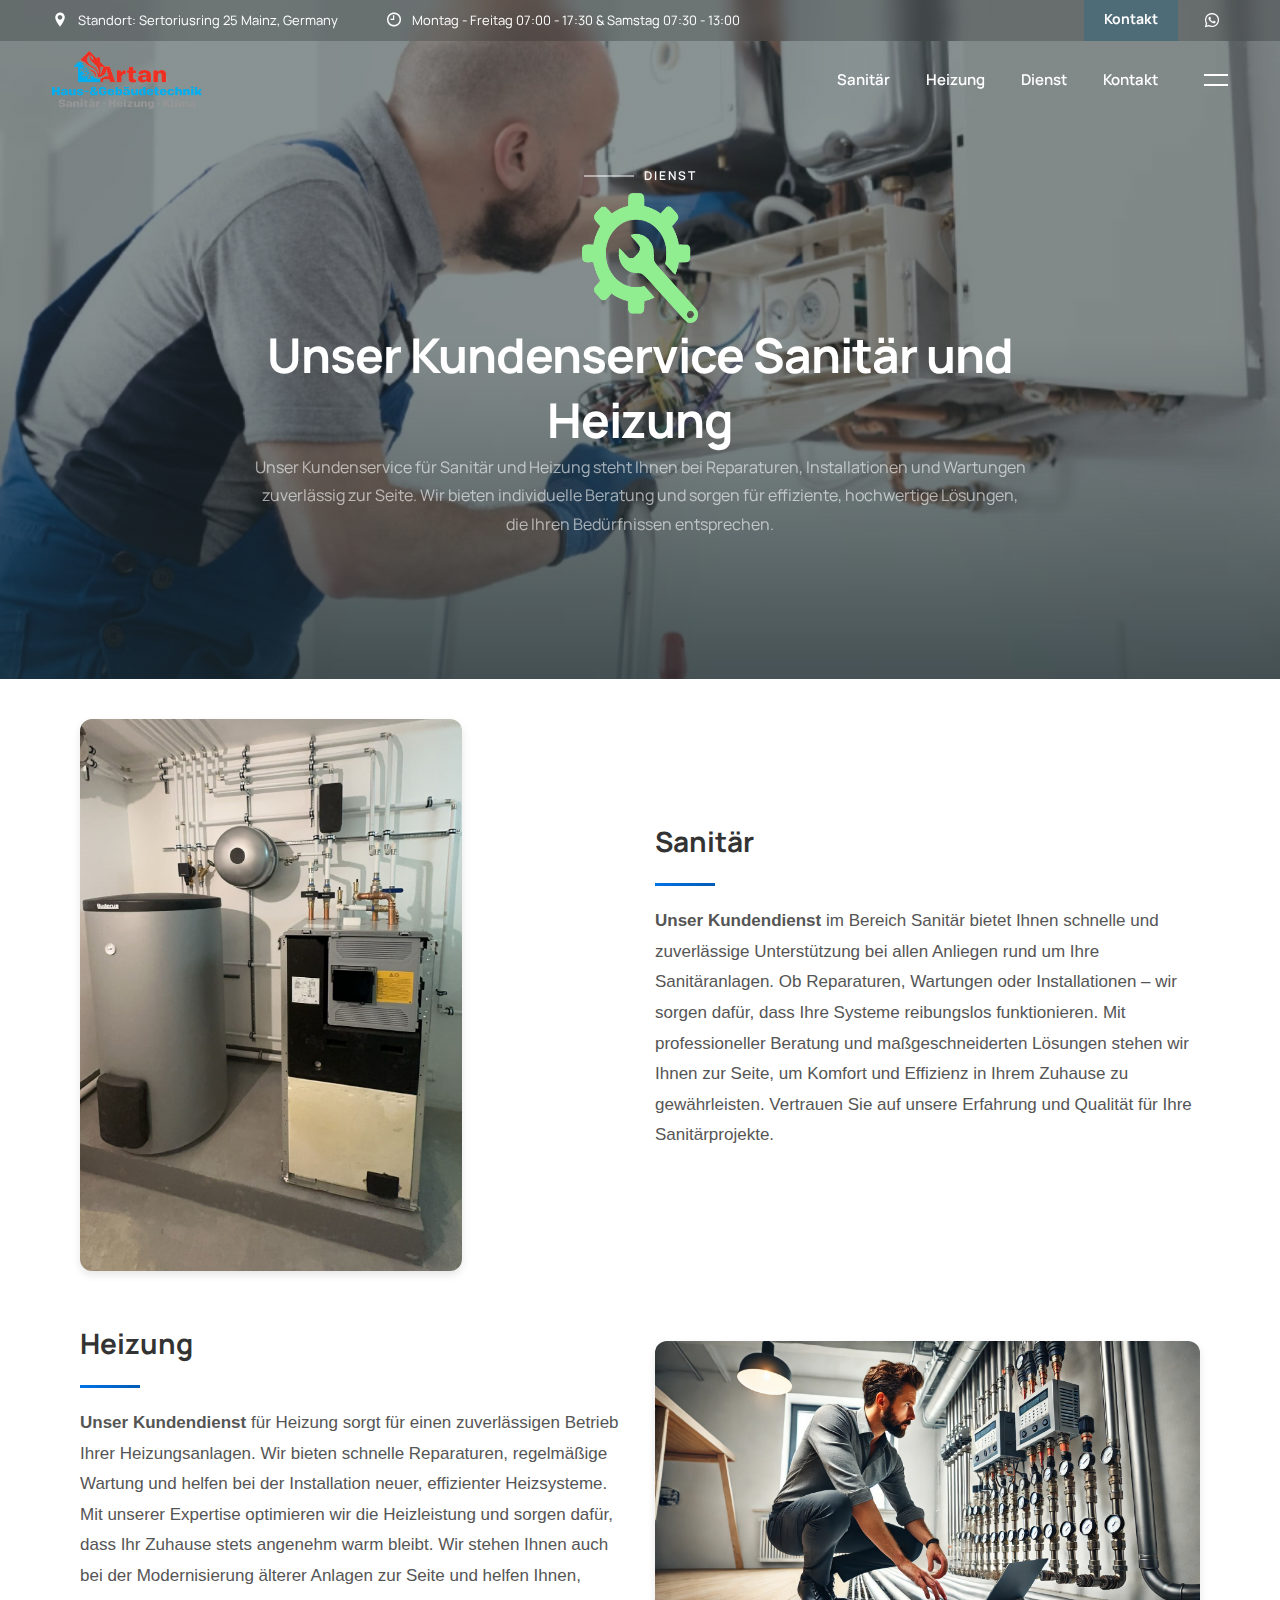
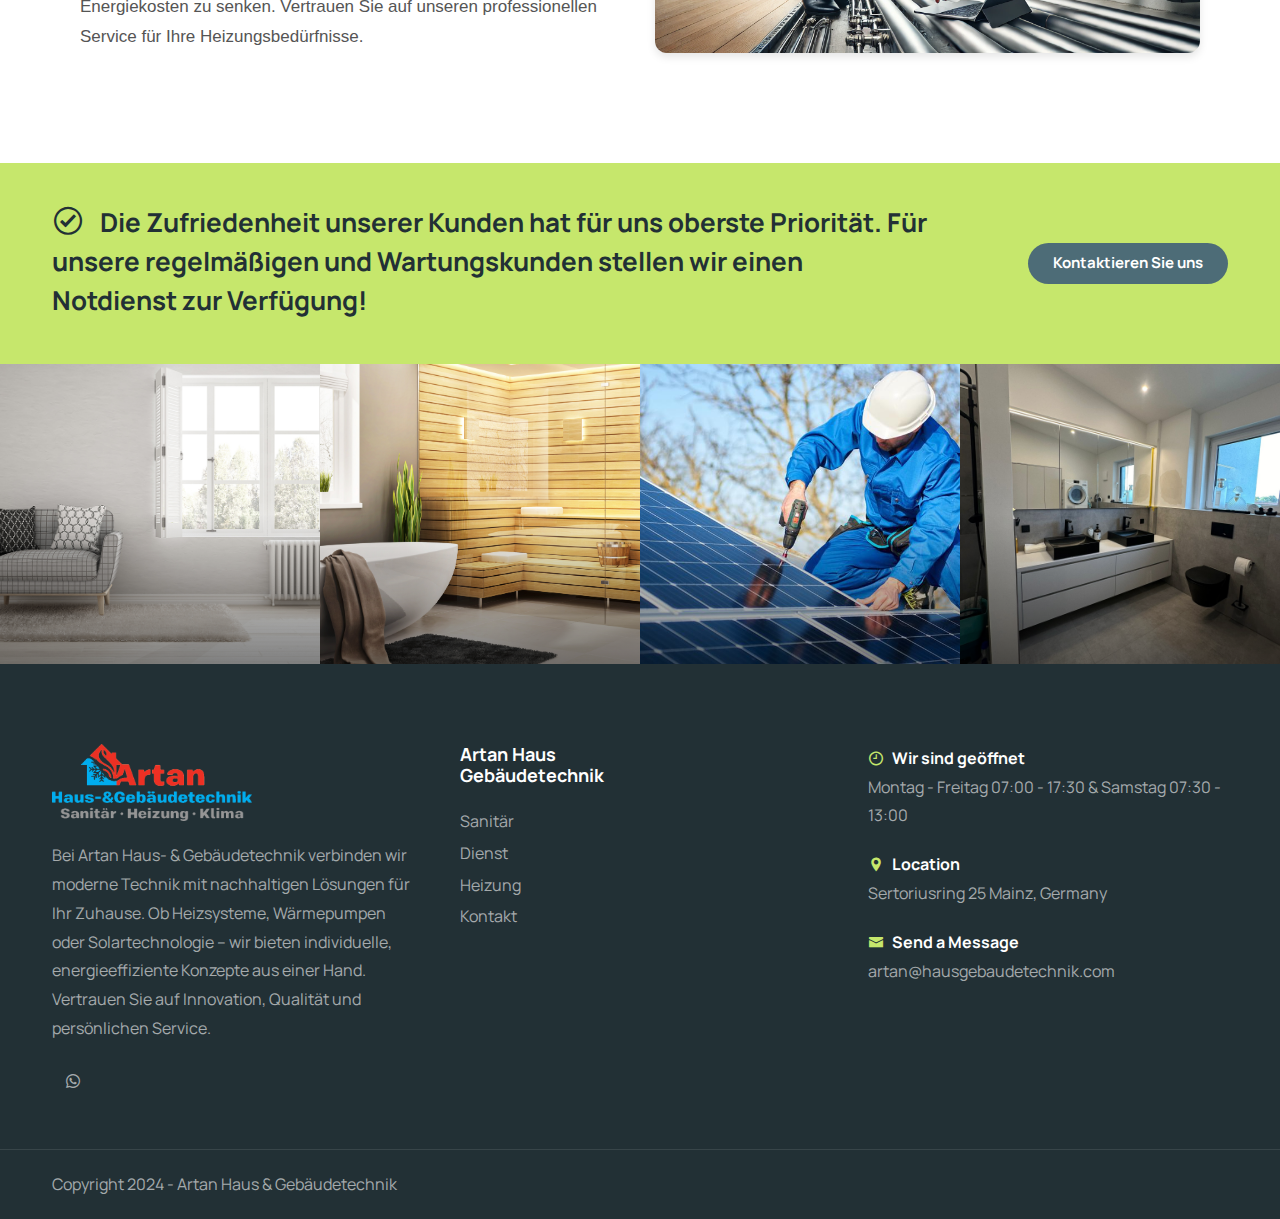
==== commit 03578d26: "launch" ====
--- a/blog-single2.html
+++ b/blog-single2.html
@@ -50,9 +50,9 @@
                                 <div class="d-flex">
                                     <a class="btn-topbar bg-color me-3" href="contact.html">Kontakt</a>
                                     <div class="social-icons">
-                                        <a href="#"><i class="fa-brands fa-facebook fa-lg"></i></a>
-                                        <a href="#"><i class="fa-brands fa-whatsapp fa-lg"></i></a>
-                                        <a href="#"><i class="fa-brands fa-instagram fa-lg"></i></a>
+                                       
+                                        <a href="+49 1577 9524787"><i class="fa-brands fa-whatsapp fa-lg"></i></a>
+                                      
                                     </div>
                                 </div>
                             </div>
@@ -105,18 +105,18 @@
             <div id="top"></div>
             <!-- section begin -->
             <section id="subheader" class="relative jarallax text-light">
-                <img src="images/news/man.jpg" class="jarallax-img" alt="">
+                <img src="images/svg-color/heat.webp" class="jarallax-img" alt="">
                 <div class="container relative z-2">
                     <div class="row justify-content-center">
                         <div class="col-lg-8 text-center">
                             <div class="subtitle s2 text-light wow fadeInUp mb-2">Dienst</div>
                             <img src="images/svg-color/deinst.png" alt="dienst" style="display: block; margin: 0 auto; width: 130px; height: 130px; 
             max-width: 15%; min-width: 50px;">
-                            <h1>Dienst mit Herz – vom Notfall bis zum Komplettpaket</h1>
-                            <p>Ein undichter Wasserhahn oder eine ausgefallene Heizung sind keine Kleinigkeiten – sie
-                                können den Alltag stark beeinträchtigen. Als Spezialisten für Sanitär und Heizung nehmen
-                                wir jede Anfrage ernst, sei es eine Reparatur, eine kleine Instandsetzung oder Ihre
-                                Heizungsanlage. Ihr Anliegen, ob privat oder gewerblich, ist uns wichtig!
+                            <h1>Unser Kundenservice Sanitär und Heizung
+                            </h1>
+                            <p>Unser Kundenservice für Sanitär und Heizung steht Ihnen bei Reparaturen, Installationen
+                                und Wartungen zuverlässig zur Seite. Wir bieten individuelle Beratung und sorgen für
+                                effiziente, hochwertige Lösungen, die Ihren Bedürfnissen entsprechen.
                             </p>
                         </div>
                     </div>
@@ -265,21 +265,22 @@
                 <!-- First Section -->
                 <div style="display: flex; flex-wrap: wrap; align-items: center; gap: 30px; margin-bottom: 50px;">
                     <div style="flex: 1; min-width: 300px;">
-                        <img src="images/news/man-laptop.webp" alt="Sanitär und Heizung"
-                            style="width: 100%; border-radius: 12px; box-shadow: 0 4px 8px rgba(0, 0, 0, 0.1);">
+                        <img src="images/svg-color/boiler.jpeg" alt="Sanitär und Heizung"
+                            style="width: 70%; border-radius: 12px; box-shadow: 0 4px 8px rgba(0, 0, 0, 0.1);">
                     </div>
                     <div style="flex: 1; min-width: 300px;">
-                        <h2 style="font-size: 28px; font-weight: bold; color: #333; margin-bottom: 15px;">Sanitär und
-                            Heizung</h2>
+                        <h2 style="font-size: 28px; font-weight: bold; color: #333; margin-bottom: 15px;">Sanitär</h2>
                         <div
                             style="height: 3px; width: 60px; background: linear-gradient(to right, #0073e6, #005bb5); margin-bottom: 20px;">
                         </div>
                         <p style="line-height: 1.8; font-size: 17px; color: #555;">
-                            <strong>Kleine Anliegen, schnell gelöst:</strong> Wer das Kleine ignoriert, wird oft mit
-                            Größerem kämpfen müssen. Ein tropfender Wasserhahn, der Wasser und Geld verschwendet, oder
-                            ein verstopfter Abfluss sind keine Kleinigkeiten. Solche Probleme gehören in die Hände eines
-                            Fachbetriebs. Ob undichte Leitungen, defekte Spülungen oder tropfende Heizkörper – wir
-                            kümmern uns darum und stehen Ihnen zur Seite!
+                            <strong>Unser Kundendienst</strong> im Bereich Sanitär
+                            bietet Ihnen schnelle und zuverlässige Unterstützung bei allen Anliegen rund um Ihre
+                            Sanitäranlagen. Ob Reparaturen, Wartungen oder Installationen – wir sorgen dafür, dass Ihre
+                            Systeme reibungslos funktionieren. Mit professioneller Beratung und maßgeschneiderten
+                            Lösungen stehen wir Ihnen zur Seite, um Komfort und Effizienz in Ihrem Zuhause zu
+                            gewährleisten. Vertrauen Sie auf unsere Erfahrung und Qualität für Ihre Sanitärprojekte.
+
                         </p>
                     </div>
                 </div>
@@ -287,22 +288,25 @@
                 <!-- Second Section -->
                 <div style="display: flex; flex-wrap: wrap; align-items: center; gap: 30px; margin-bottom: 50px;">
                     <div style="flex: 1; min-width: 300px;">
-                        <h2 style="font-size: 28px; font-weight: bold; color: #333; margin-bottom: 15px;">Heizungsanlage
+                        <h2 style="font-size: 28px; font-weight: bold; color: #333; margin-bottom: 15px;">Heizung
+
                         </h2>
                         <div
                             style="height: 3px; width: 60px; background: linear-gradient(to right, #0073e6, #005bb5); margin-bottom: 20px;">
                         </div>
                         <p style="line-height: 1.8; font-size: 17px; color: #555;">
-                            <strong>Regelmäßige Wartung und Pflege:</strong> Eine ineffiziente Heizung? Ursachen können
-                            Ablagerungen, verstopfte Filter oder andere Probleme sein. Regelmäßige Wartung sichert einen
-                            reibungslosen Betrieb, spart Brennstoff und schont die Umwelt – ähnlich wie beim Auto.
-                            Frühzeitige Pflege verhindert hohe Kosten und schützt Ihre Investition, ob Gas-, Öl-,
-                            Wärmepumpen- oder Pelletheizung. Zudem umfasst unser Service den jährlichen Heizungscheck,
-                            der Garantien erhält und teure Schäden vermeidet.
+                            <strong>Unser Kundendienst</strong>  für Heizung sorgt für
+                            einen zuverlässigen Betrieb Ihrer Heizungsanlagen. Wir bieten schnelle Reparaturen,
+                            regelmäßige Wartung und helfen bei der Installation neuer, effizienter Heizsysteme. Mit
+                            unserer Expertise optimieren wir die Heizleistung und sorgen dafür, dass Ihr Zuhause stets
+                            angenehm warm bleibt. Wir stehen Ihnen auch bei der Modernisierung älterer Anlagen zur Seite
+                            und helfen Ihnen, Energiekosten zu senken. Vertrauen Sie auf unseren professionellen Service
+                            für Ihre Heizungsbedürfnisse.
+
                         </p>
                     </div>
                     <div style="flex: 1; min-width: 300px;">
-                        <img src="images/news/man-clock.webp" alt="Heizungsanlage"
+                        <img src="images/news/man-laptop.webp" alt="Heizungsanlage"
                             style="width: 100%; border-radius: 12px; box-shadow: 0 4px 8px rgba(0, 0, 0, 0.1);">
                     </div>
                 </div>
@@ -311,7 +315,7 @@
 
 
 
-    
+
             <section class="bg-color-2 pt-40 pb-40">
                 <div class="container">
                     <div class="row g-4 align-items-center">
@@ -328,7 +332,7 @@
                 </div>
             </section>
 
-            
+
             <section class="p-0">
                 <div class="container-fluid">
                     <div class="owl-4-nomargin owl-carousel owl-theme bg-dark-2">
@@ -377,20 +381,20 @@
                                     <p
                                         class="d-inline bg-blur abs abs-center px-2 rounded-3 text-center bottom-10 z-1000 text-white mb-0 fs-14">
                                     </p>
-                                    <img src="images/news/bath.webp"
-                                        style="width: 100%; height: 300px; object-fit: cover;" alt="">
-                                    <div class="de-overlay-gradient-dark op-5 h-50 top-50"></div>
-                                </div>
-                            </div>
-                        </div>
-
-                        <div class="item">
-                            <div class="bg-dark-2 text-light h-100 overflow-hidden">
-                                <div class="relative overflow-hidden">
-                                    <p
-                                        class="d-inline bg-blur abs abs-center px-2 rounded-3 text-center bottom-10 z-1000 text-white mb-0 fs-14">
-                                    </p>
-                                    <img src="images/news/working-man.webp"
+                                    <img src="images/smallslider/32.jpeg"
+                                        style="width: 100%; height: 300px; object-fit: cover;" alt="">
+                                    <div class="de-overlay-gradient-dark op-5 h-50 top-50"></div>
+                                </div>
+                            </div>
+                        </div>
+
+                        <div class="item">
+                            <div class="bg-dark-2 text-light h-100 overflow-hidden">
+                                <div class="relative overflow-hidden">
+                                    <p
+                                        class="d-inline bg-blur abs abs-center px-2 rounded-3 text-center bottom-10 z-1000 text-white mb-0 fs-14">
+                                    </p>
+                                    <img src="images/smallslider/21.jpeg"
                                         style="width: 100%; height: 300px; object-fit: cover;" alt="">
                                     <div class="de-overlay-gradient-dark op-5 h-50 top-50"></div>
                                 </div>
@@ -416,7 +420,7 @@
                                     <p
                                         class="d-inline bg-blur abs abs-center px-2 rounded-3 text-center bottom-10 z-1000 text-white mb-0 fs-14">
                                     </p>
-                                    <img src="images/news/man-clock.webp"
+                                    <img src="images/smallslider/2.jpeg"
                                         style="width: 100%; height: 300px; object-fit: cover;" alt="">
                                     <div class="de-overlay-gradient-dark op-5 h-50 top-50"></div>
                                 </div>
@@ -462,11 +466,10 @@
                             persönlichen Service.</p>
 
                         <div class="social-icons mb-sm-30">
-                            <a href="#"><i class="fa-brands fa-facebook-f"></i></a>
-                            <a href="#"><i class="fa-brands fa-x-twitter"></i></a>
-                            <a href="#"><i class="fa-brands fa-discord"></i></a>
-                            <a href="#"><i class="fa-brands fa-tiktok"></i></a>
-                            <a href="#"><i class="fa-brands fa-youtube"></i></a>
+
+
+                            <a href="+49 1577 9524787"><i class="fa-brands fa-whatsapp"></i></a>
+
                         </div>
                     </div>
                     <div class="col-lg-4 col-sm-12 order-lg-1 order-sm-2">
@@ -475,25 +478,15 @@
                                 <div class="widget">
                                     <h5>Artan Haus Gebäudetechnik </h5>
                                     <ul>
-                                        <li><a href="index.html">Sanitär</a></li>
-                                        <li><a href="services">Service</a></li>
-                                        <li><a href="track.html">Heizung</a></li>
-                                        <li><a href="book-repair.html">Beratung</a></li>
-                                        <li><a href="blog.html">Termin buchen</a></li>
+                                        <li><a href="sanitra.html">Sanitär</a></li>
+                                        <li><a href="blog-single2.html">Dienst</a></li>
+                                        <li><a href="heizen.html">Heizung</a></li>
+                                    
                                         <li><a href="contact.html">Kontakt</a></li>
                                     </ul>
                                 </div>
                             </div>
-                            <div class="col-lg-6 col-sm-6">
-                                <div class="widget">
-                                    <h5>Unser Angebot</h5>
-                                    <ul>
-                                        <li><a href="services.html">Dienst</a></li>
-                                        <li><a href="services.html">Heizen</a></li>
-                                        <li><a href="services.html">Sanitär</a></li>
-                                    </ul>
-                                </div>
-                            </div>
+                           
                         </div>
                     </div>
                     <div class="col-lg-4 col-sm-6 order-lg-2 order-sm-1">
@@ -590,11 +583,9 @@
                 aus einer Hand. Vertrauen Sie auf Innovation, Qualität und persönlichen Service.</p>
 
             <div class="social-icons">
-                <a href="#"><i class="fa-brands fa-facebook-f"></i></a>
-
-                <a href="#"><i class="fa-brands fa-instagram"></i></a>
-
-                <a href="#"><i class="fa-brands fa-whatsapp"></i></a>
+            
+
+                <a href="+49 1577 9524787"><i class="fa-brands fa-whatsapp"></i></a>
             </div>
         </div>
     </div>
--- a/css/style.css
+++ b/css/style.css
@@ -12393,3 +12393,28 @@
 
 
 
+/* For smaller devices */
+@media (max-width: 768px) {
+  .section-dark h2 {
+      font-size: 2rem; /* Smaller header size for tablets */
+  }
+
+  .section-dark p {
+      font-size: 0.95rem; /* Slightly smaller text */
+      padding: 0 10px; /* Narrow padding */
+  }
+}
+
+@media (max-width: 480px) {
+  .section-dark h2 {
+      font-size: 1.8rem; /* Smaller header for phones */
+  }
+
+  .section-dark p {
+      font-size: 0.9rem; /* Text size for smaller screens */
+  }
+}
+
+
+
+
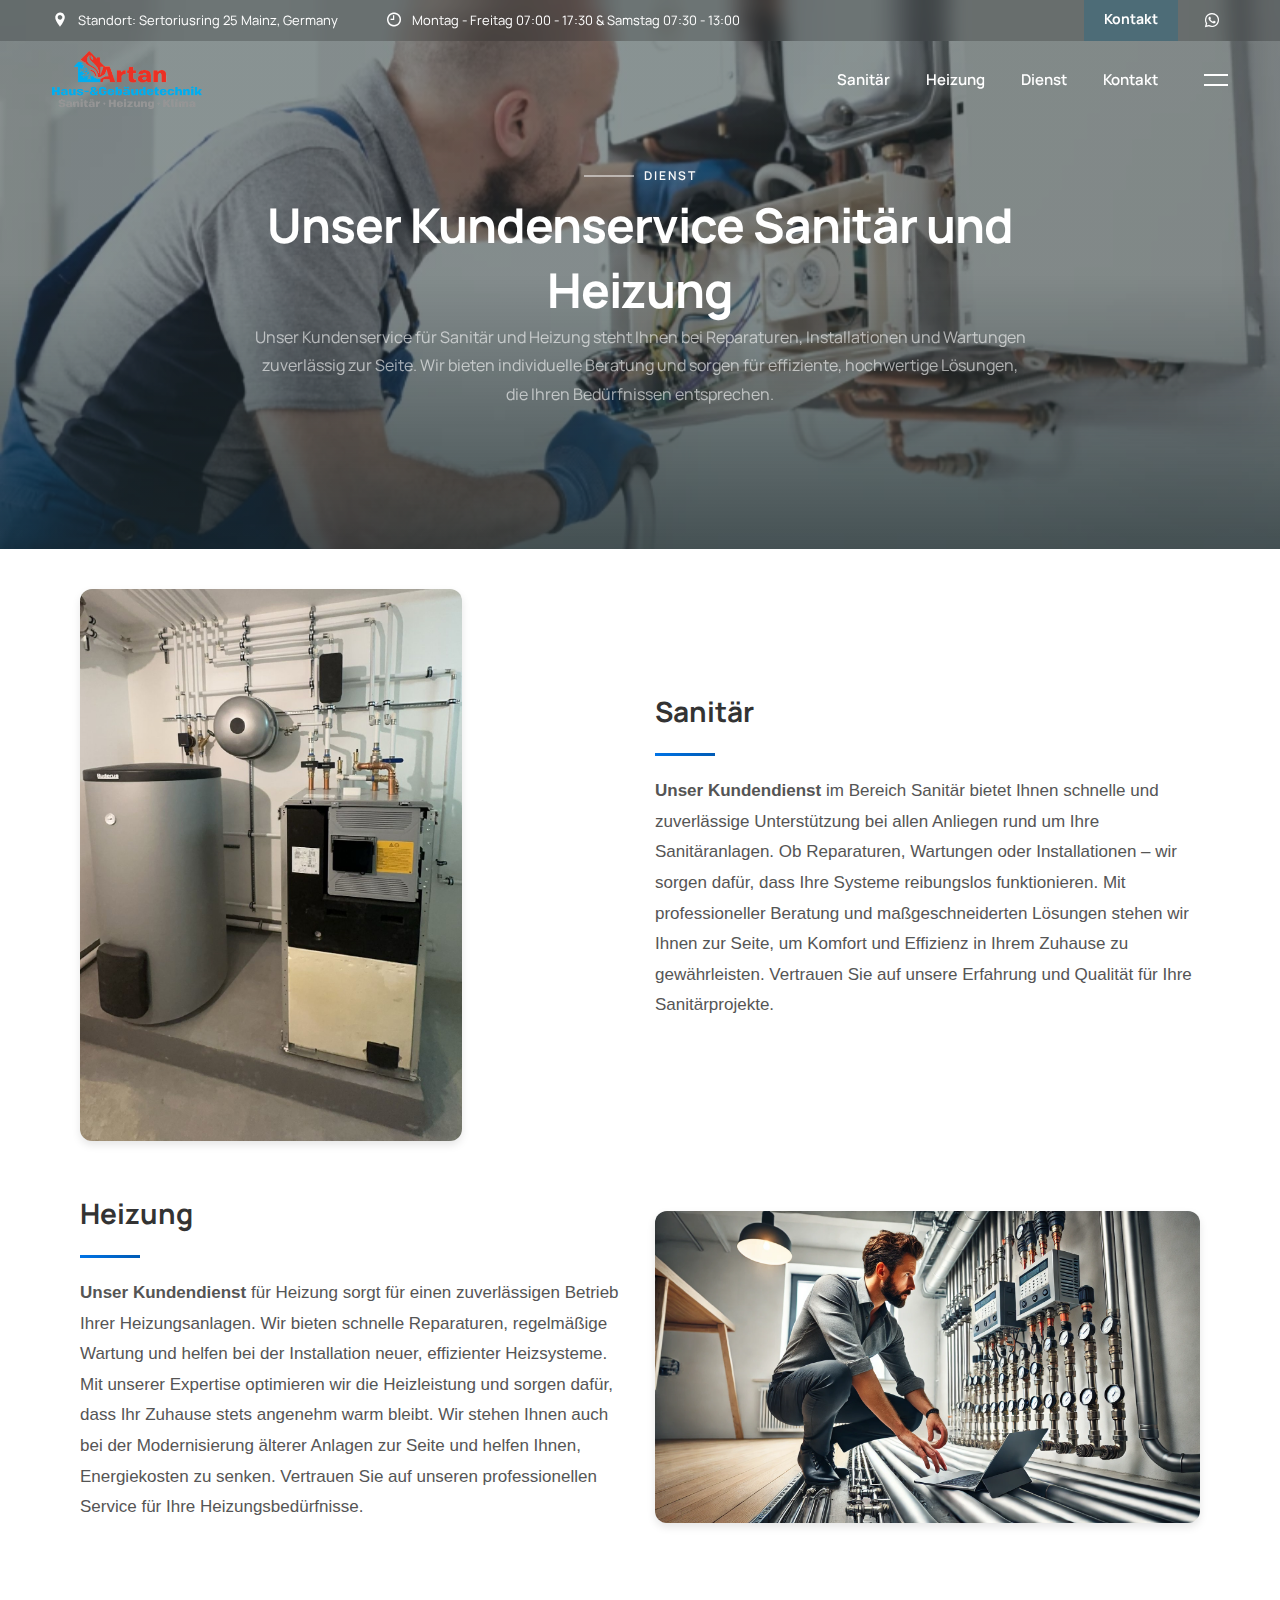
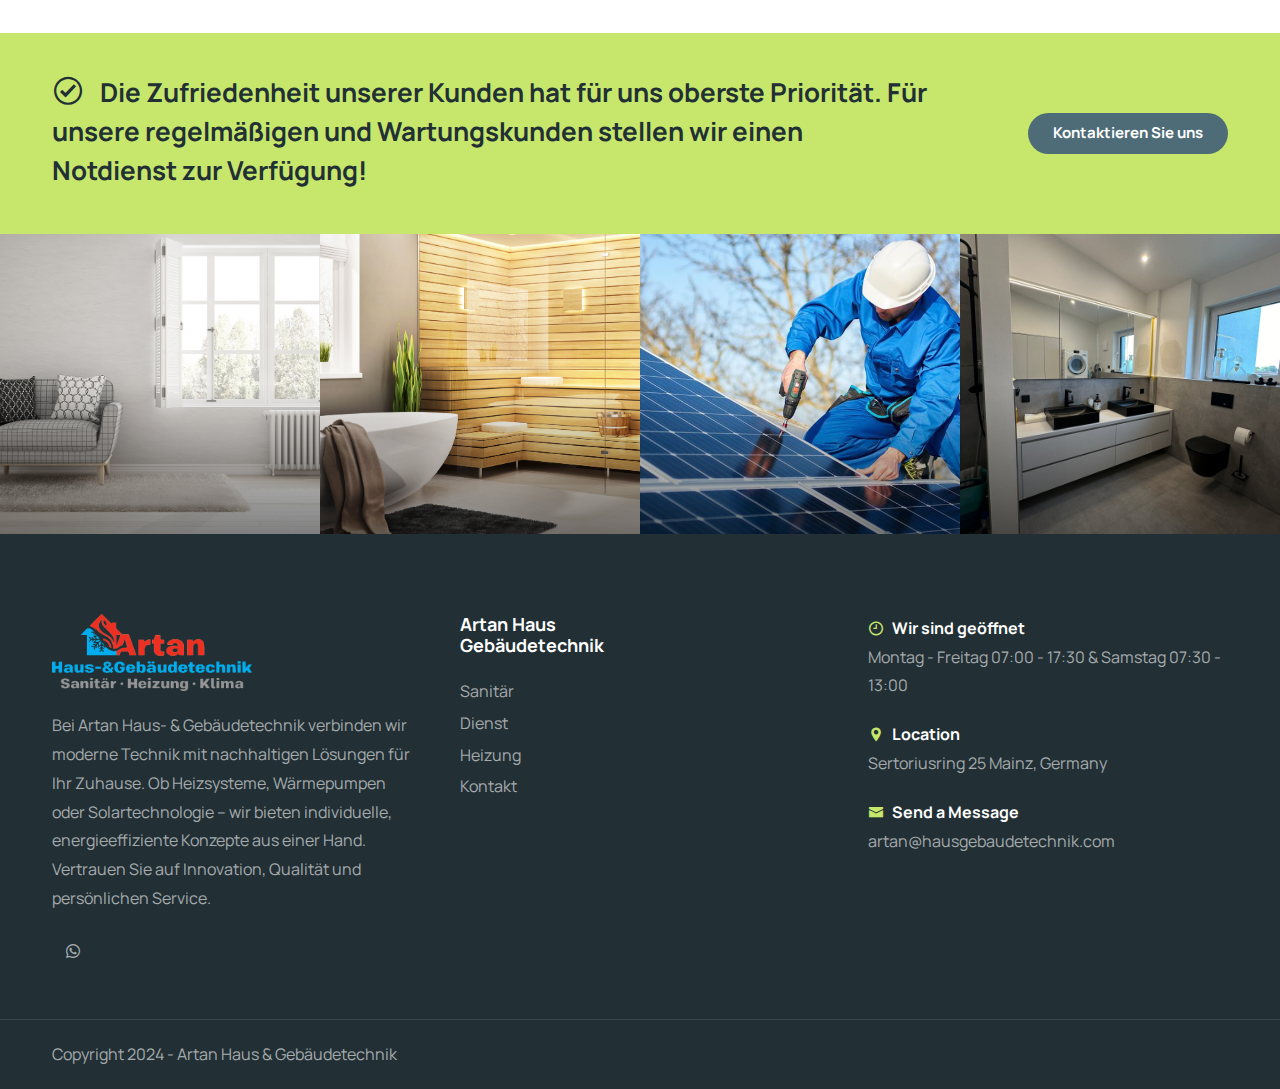
==== commit 07c368d8: "Update blog-single2.html" ====
--- a/blog-single2.html
+++ b/blog-single2.html
@@ -110,8 +110,7 @@
                     <div class="row justify-content-center">
                         <div class="col-lg-8 text-center">
                             <div class="subtitle s2 text-light wow fadeInUp mb-2">Dienst</div>
-                            <img src="images/svg-color/deinst.png" alt="dienst" style="display: block; margin: 0 auto; width: 130px; height: 130px; 
-            max-width: 15%; min-width: 50px;">
+                            
                             <h1>Unser Kundenservice Sanitär und Heizung
                             </h1>
                             <p>Unser Kundenservice für Sanitär und Heizung steht Ihnen bei Reparaturen, Installationen
@@ -600,4 +599,4 @@
 
 </body>
 
-</html>+</html>
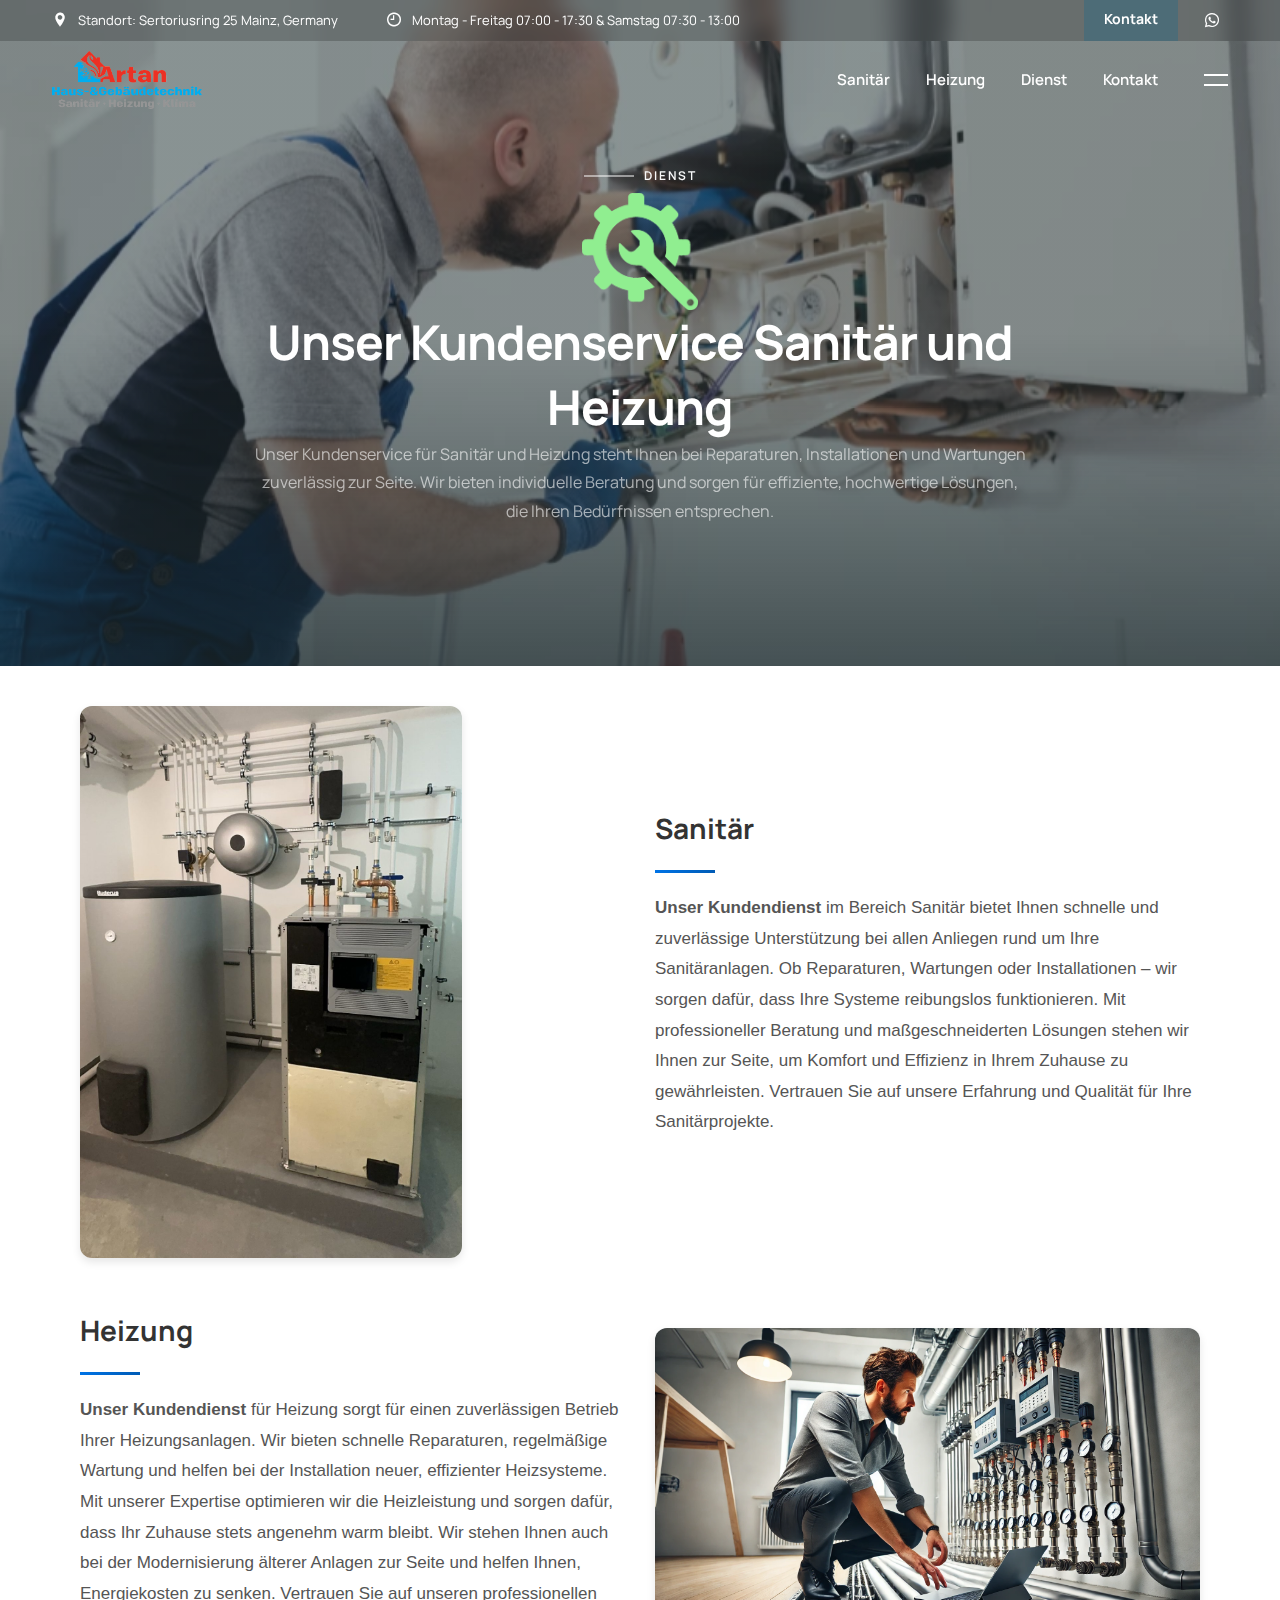
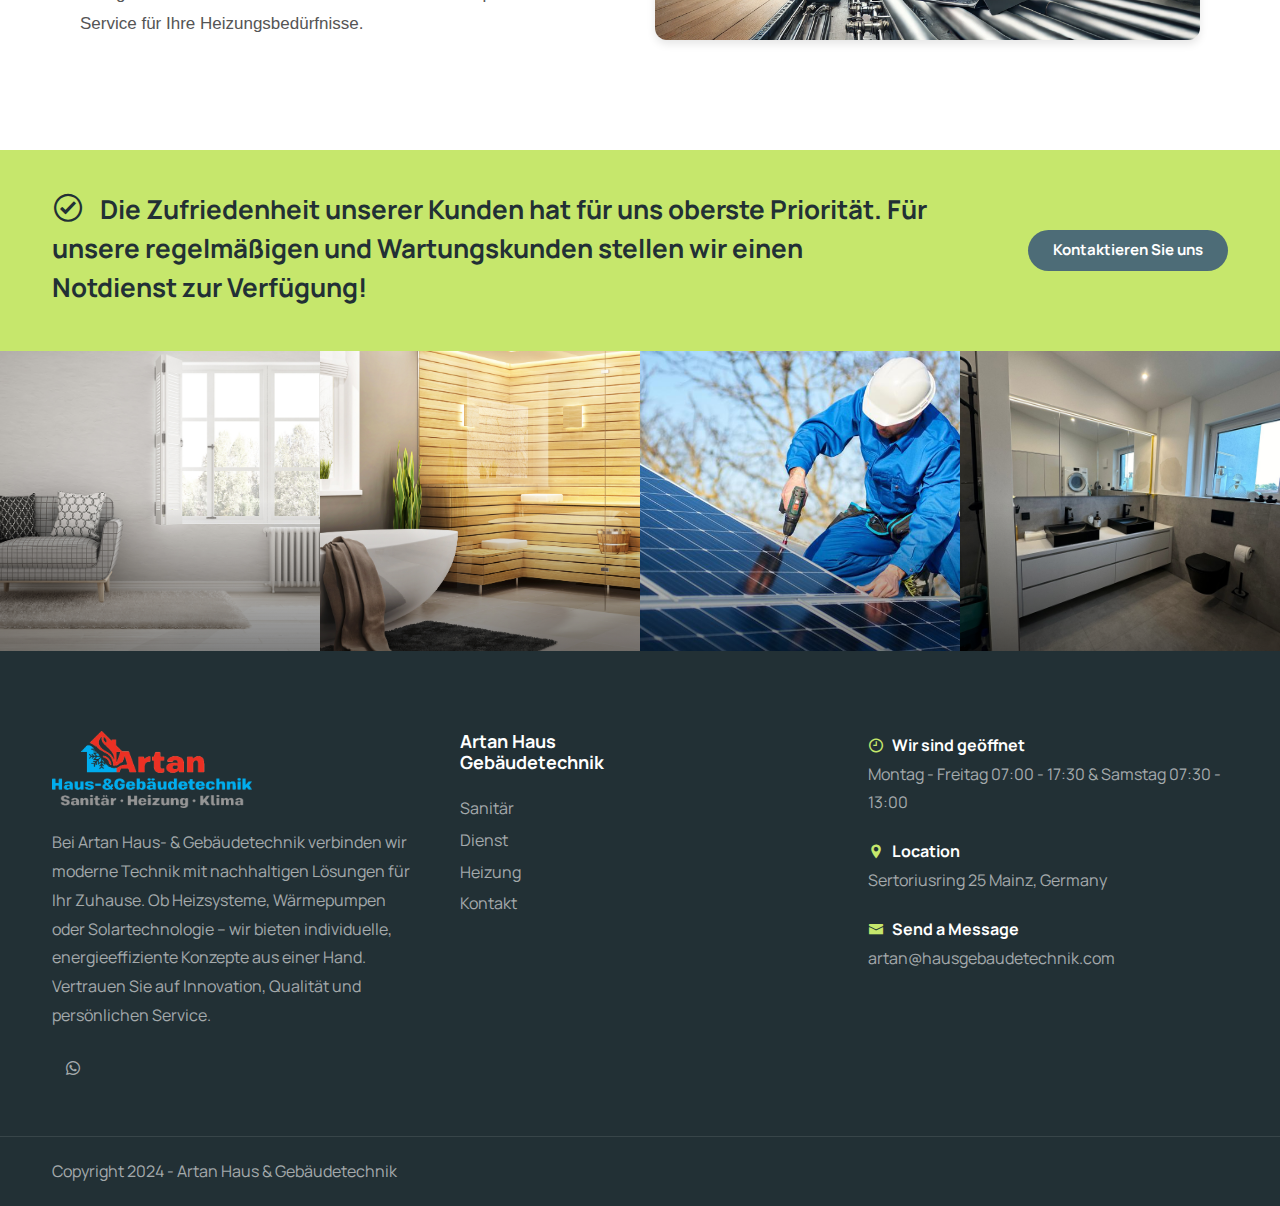
==== commit afd7a503: "Update blog-single2.html" ====
--- a/blog-single2.html
+++ b/blog-single2.html
@@ -110,7 +110,8 @@
                     <div class="row justify-content-center">
                         <div class="col-lg-8 text-center">
                             <div class="subtitle s2 text-light wow fadeInUp mb-2">Dienst</div>
-                            
+                            <img src="images/svg-color/deinst.png" alt="dienst" style="display: block; margin: 0 auto; width: 15%; max-width: 130px; height: auto;">
+
                             <h1>Unser Kundenservice Sanitär und Heizung
                             </h1>
                             <p>Unser Kundenservice für Sanitär und Heizung steht Ihnen bei Reparaturen, Installationen
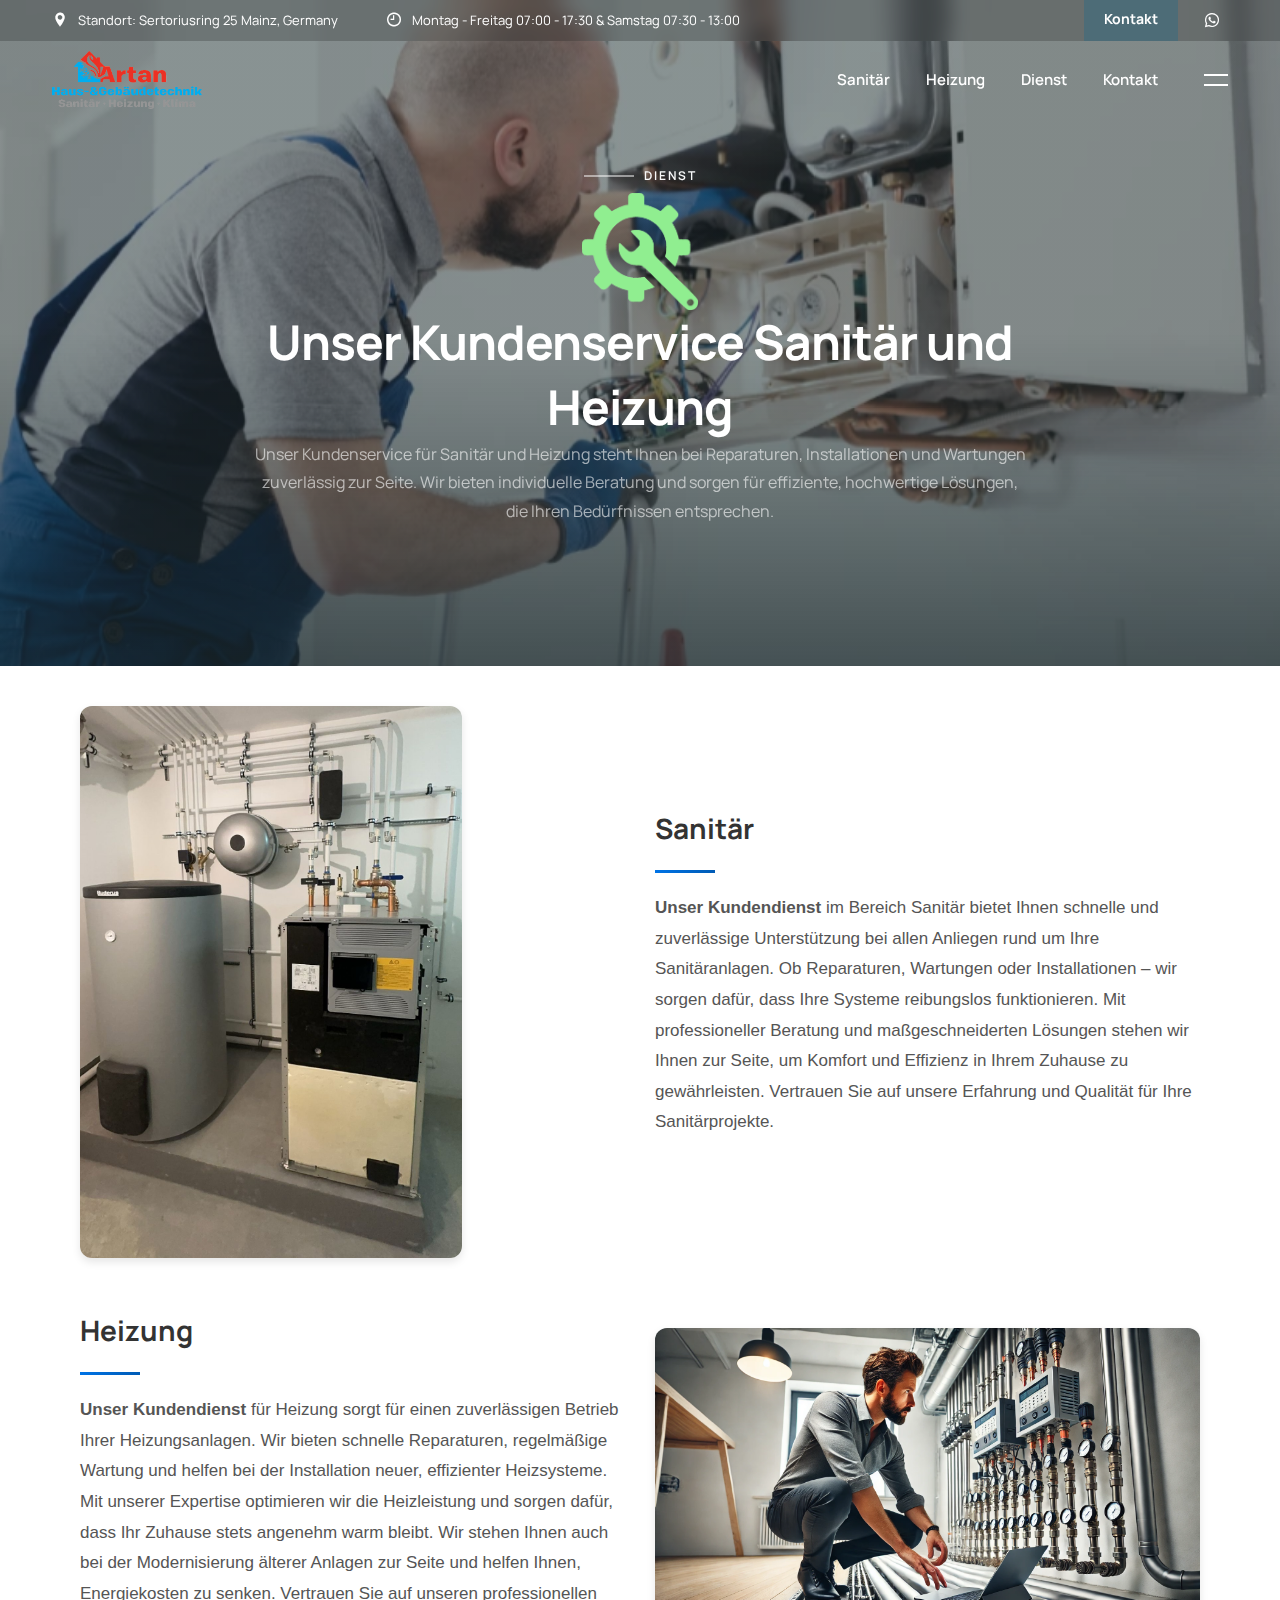
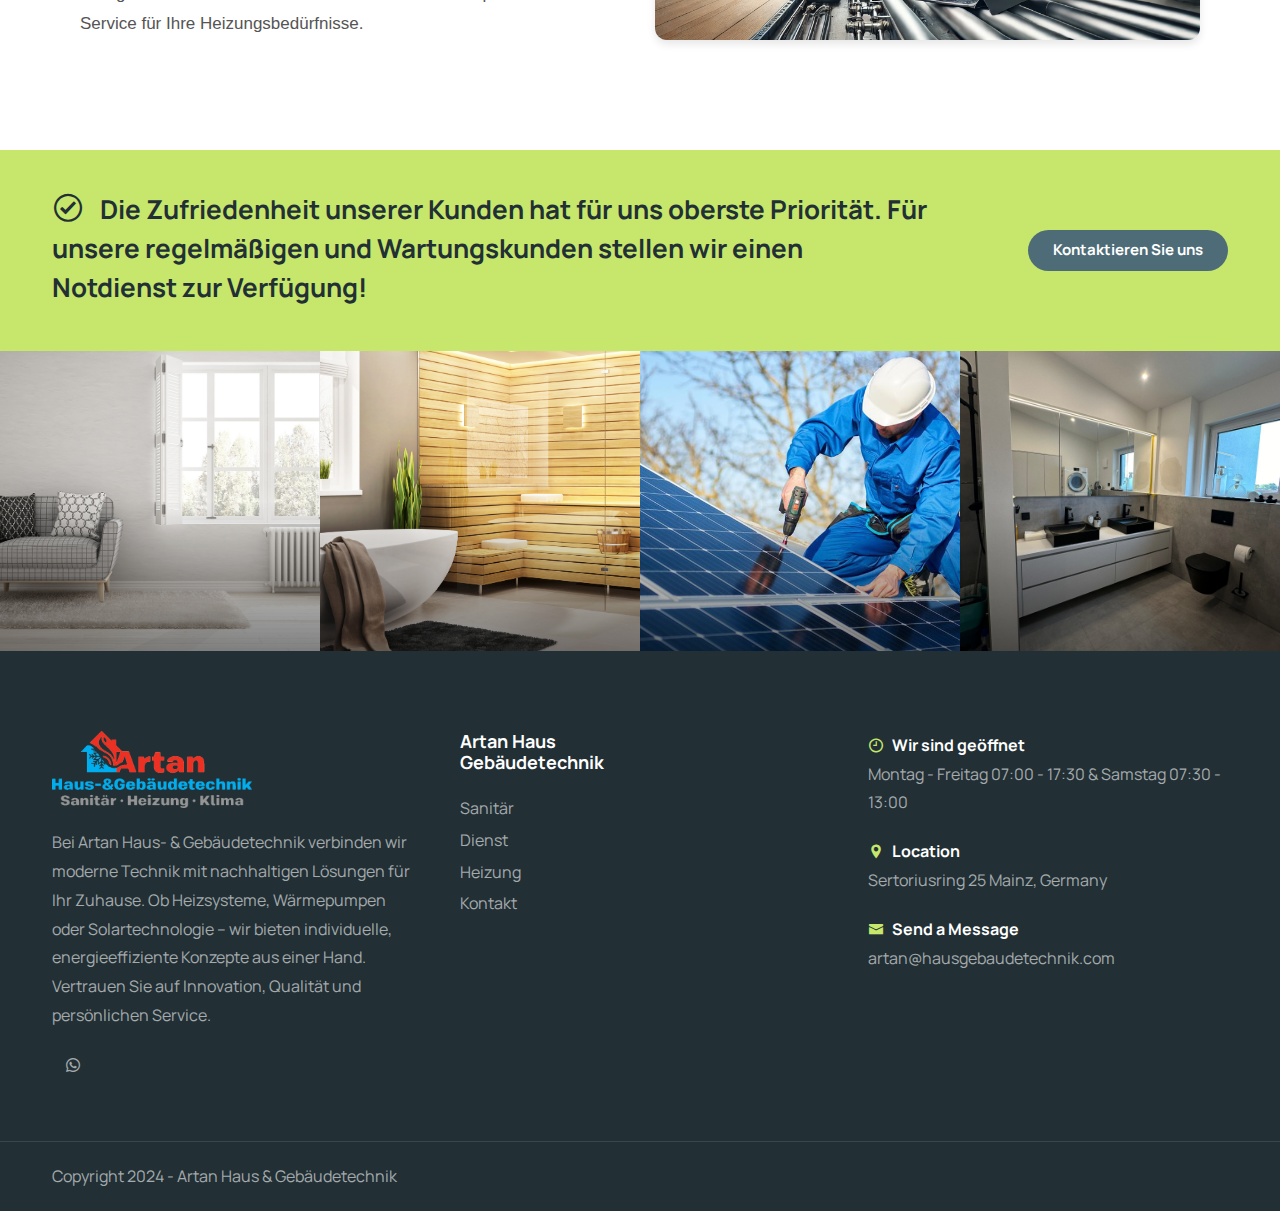
==== commit 9071e0ed: "update" ====
--- a/blog-single2.html
+++ b/blog-single2.html
@@ -51,7 +51,9 @@
                                     <a class="btn-topbar bg-color me-3" href="contact.html">Kontakt</a>
                                     <div class="social-icons">
                                        
-                                        <a href="+49 1577 9524787"><i class="fa-brands fa-whatsapp fa-lg"></i></a>
+                                        <a href="whatsapp://send?phone=4915779524787" title="Chat on WhatsApp">
+                                            <i class="fa-brands fa-whatsapp fa-lg"></i>
+                                        </a>
                                       
                                     </div>
                                 </div>
@@ -468,7 +470,9 @@
                         <div class="social-icons mb-sm-30">
 
 
-                            <a href="+49 1577 9524787"><i class="fa-brands fa-whatsapp"></i></a>
+                            <a href="whatsapp://send?phone=4915779524787" title="Chat on WhatsApp">
+                                <i class="fa-brands fa-whatsapp fa-lg"></i>
+                            </a>
 
                         </div>
                     </div>
@@ -584,8 +588,9 @@
 
             <div class="social-icons">
             
-
-                <a href="+49 1577 9524787"><i class="fa-brands fa-whatsapp"></i></a>
+                <a href="whatsapp://send?phone=4915779524787" title="Chat on WhatsApp">
+                    <i class="fa-brands fa-whatsapp fa-lg"></i>
+                </a>
             </div>
         </div>
     </div>
@@ -600,4 +605,4 @@
 
 </body>
 
-</html>
+</html>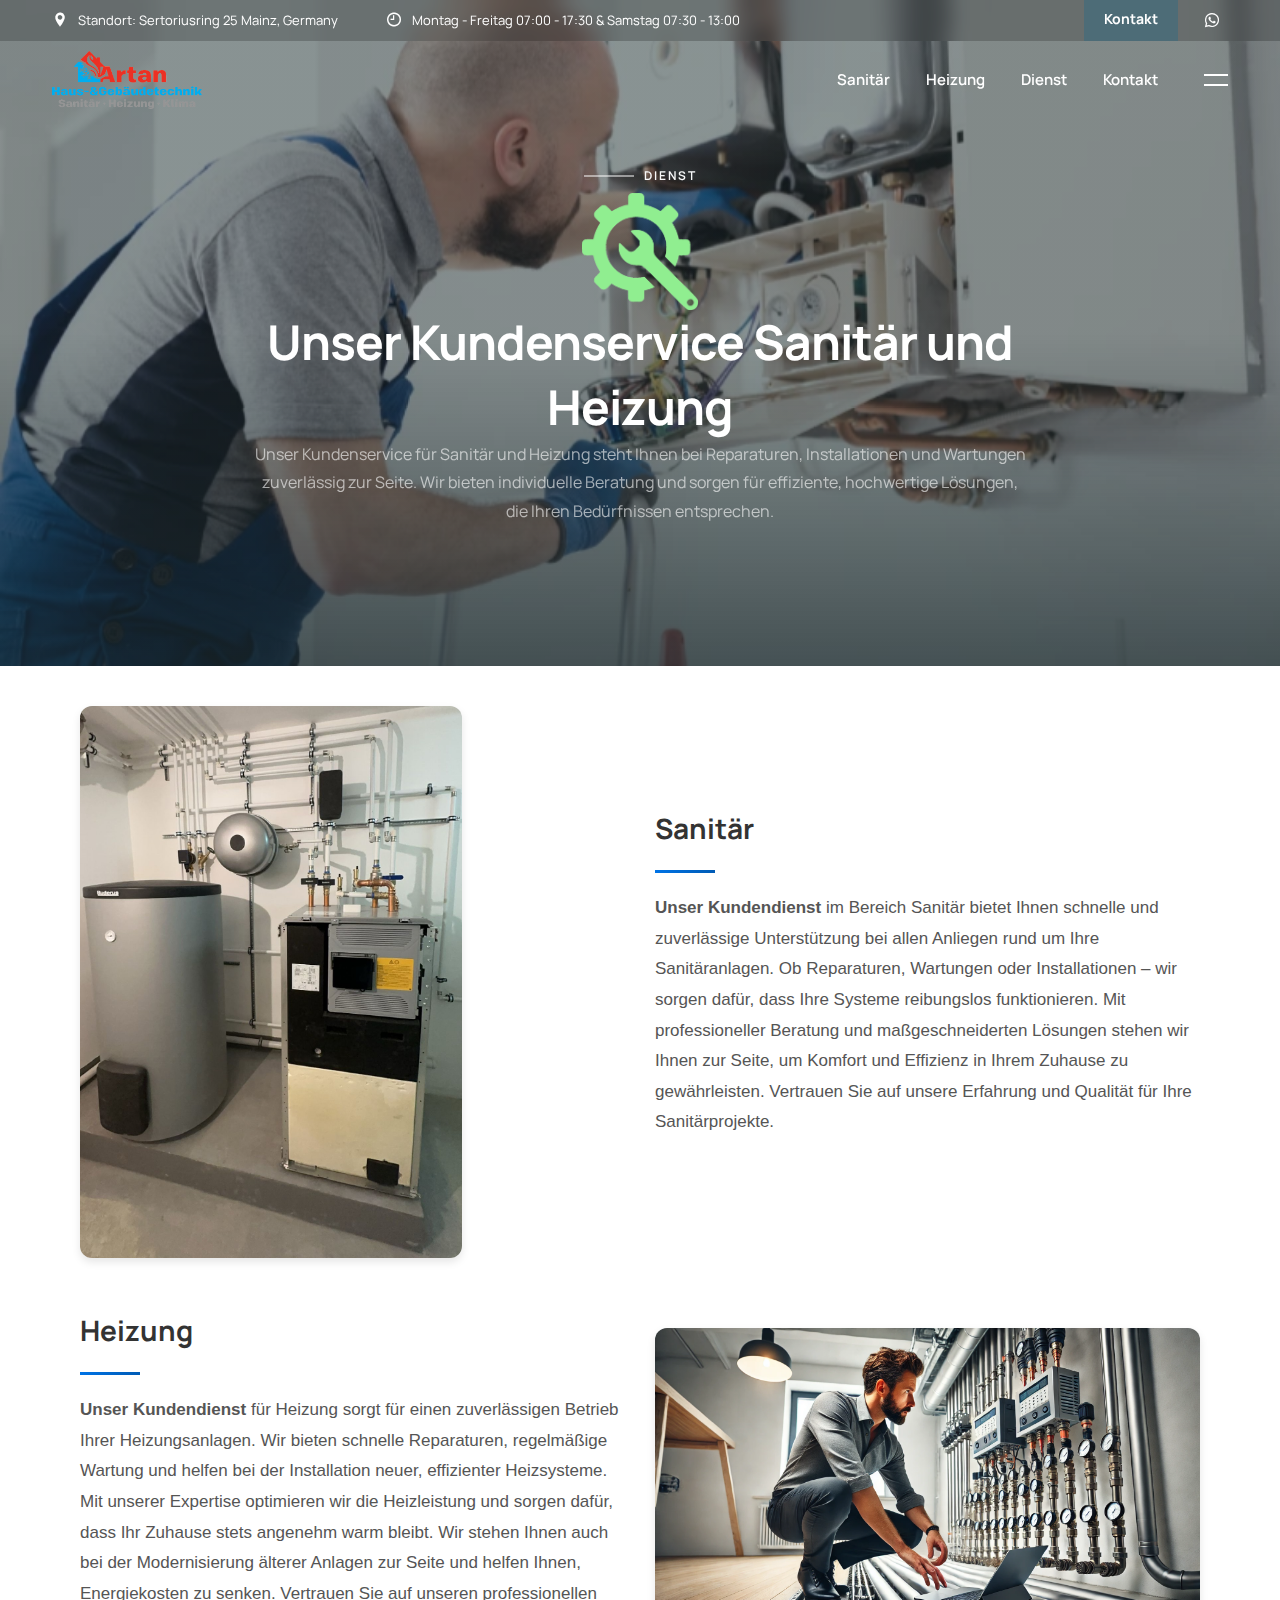
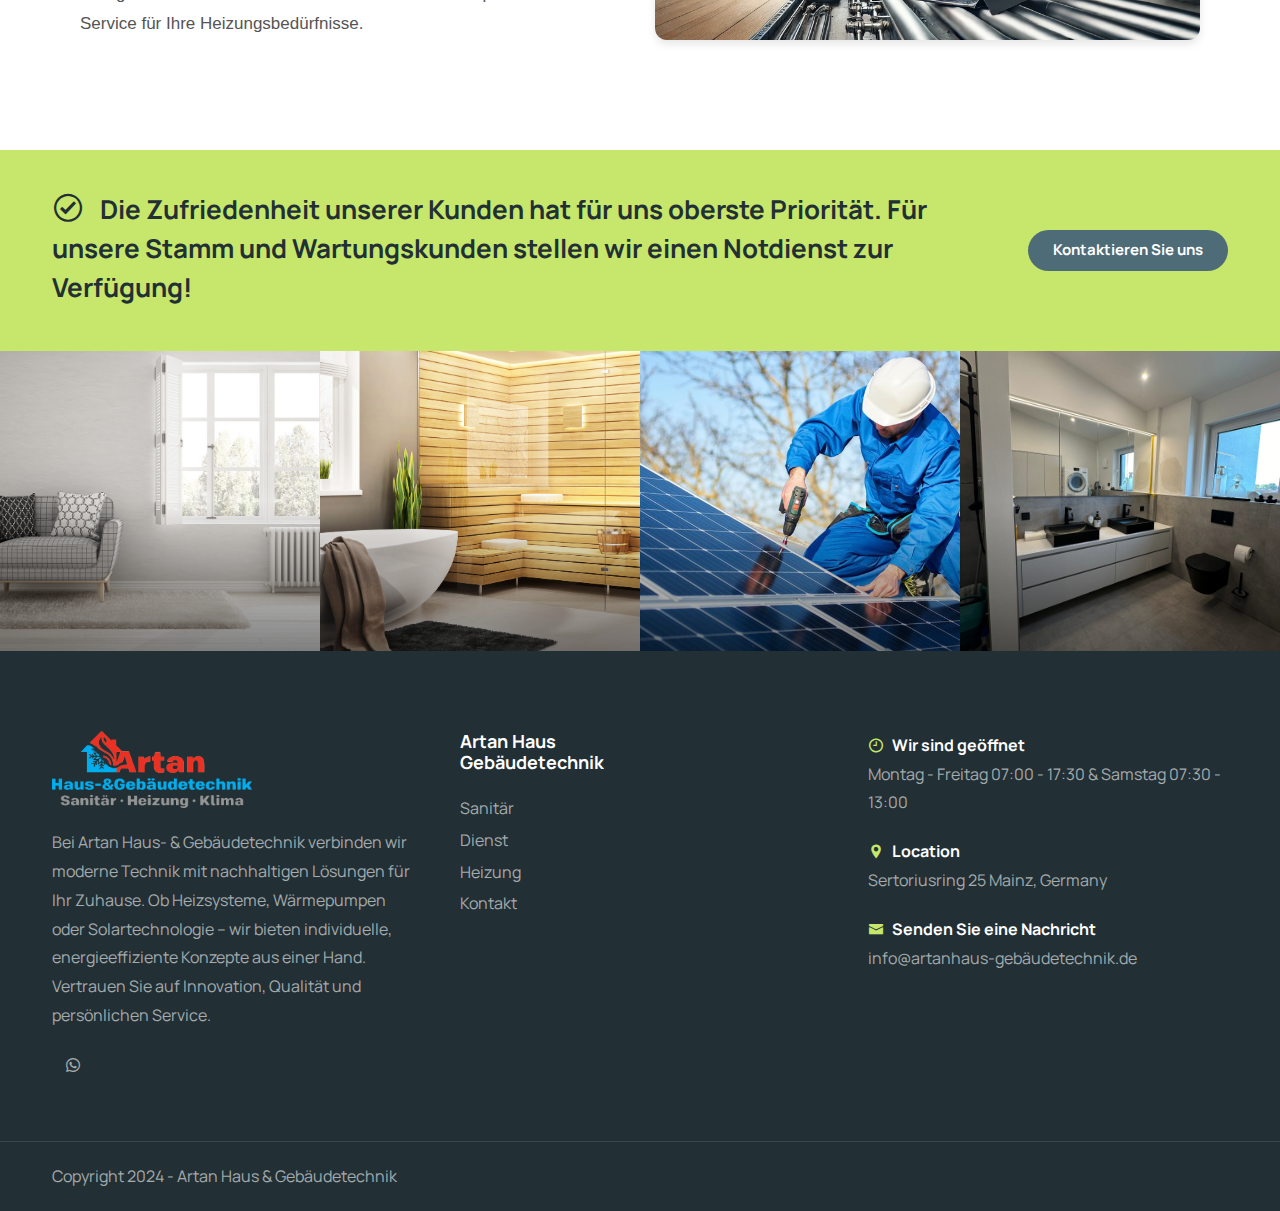
==== commit 914c2591: "halit" ====
--- a/blog-single2.html
+++ b/blog-single2.html
@@ -323,17 +323,16 @@
                     <div class="row g-4 align-items-center">
                         <div class="col-lg-9">
                             <h3 class="mb-1"><i class="icofont-check-circled fs-32 me-3"></i>Die Zufriedenheit unserer
-                                Kunden hat für uns oberste Priorität. Für unsere regelmäßigen und Wartungskunden stellen
-                                wir einen Notdienst zur Verfügung!</h3>
+                                Kunden hat für uns oberste Priorität. Für unsere Stamm und Wartungskunden stellen wir
+                                einen Notdienst zur Verfügung!</h3>
                         </div>
 
                         <div class="col-lg-3 text-lg-end text-start">
-                            <a class="btn-main" href="book-repair.html">Kontaktieren Sie uns</a>
+                            <a class="btn-main" href="contact.html">Kontaktieren Sie uns</a>
                         </div>
                     </div>
                 </div>
             </section>
-
 
             <section class="p-0">
                 <div class="container-fluid">
@@ -506,9 +505,8 @@
 
                             <div class="spacer-20"></div>
 
-                            <div class="fw-bold text-white"><i class="icofont-envelope me-2 id-color-2"></i>Send a
-                                Message</div>
-                            artan@hausgebaudetechnik.com
+                            <div class="fw-bold text-white"><i class="icofont-envelope me-2 id-color-2"></i>Senden Sie eine Nachricht</div>
+                                info@artanhaus-gebäudetechnik.de
                         </div>
                     </div>
                 </div>
@@ -577,7 +575,7 @@
             <div><i class="icofont-clock-time me-2 op-5"></i>Montag - Freitag 07:00 - 17:30 & Samstag 07:30 - 13:00
             </div>
             <div><i class="icofont-location-pin me-2 op-5"></i>Sertoriusring 25 Mainz, Germany </div>
-            <div><i class="icofont-envelope me-2 op-5"></i>artan@hausgebaudetechnik.com</div>
+            <div><i class="icofont-envelope me-2 op-5"></i> info@artanhaus-gebäudetechnik.de</div>
 
             <div class="spacer-30-line"></div>
 
